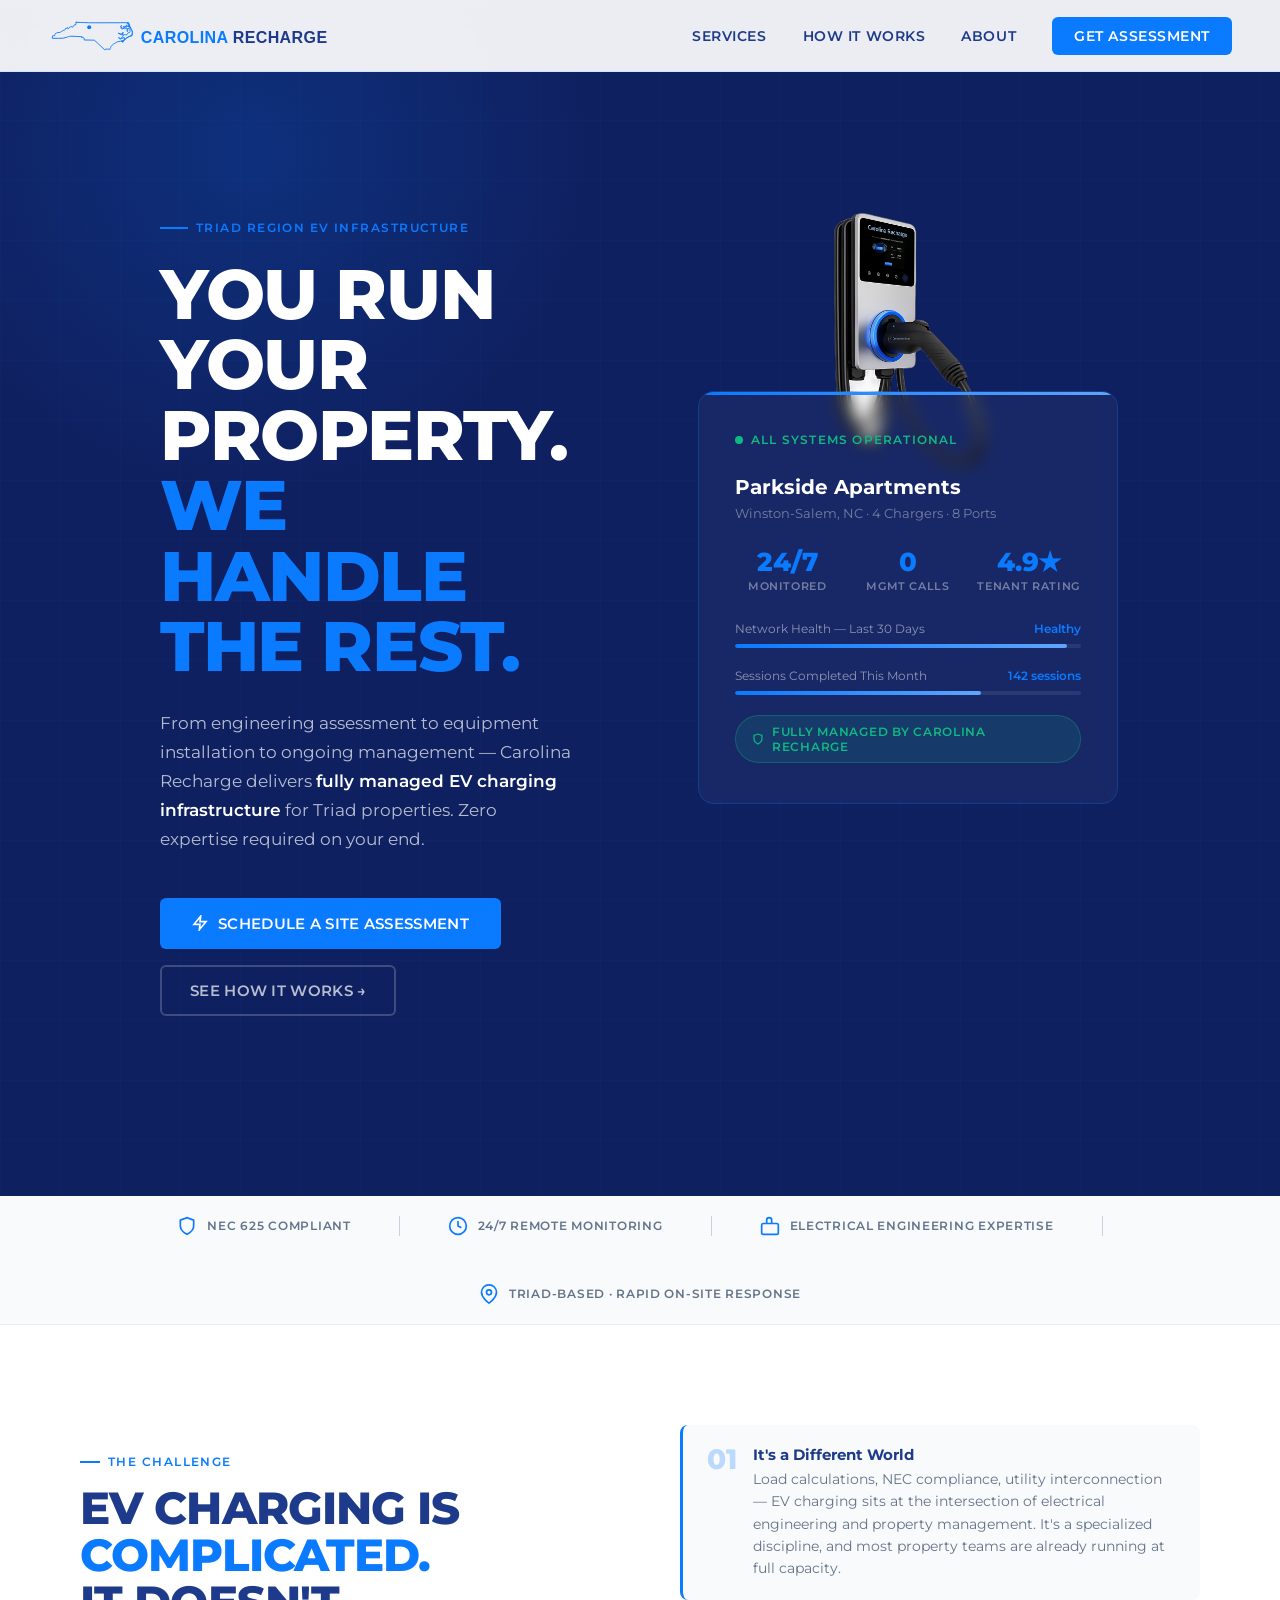
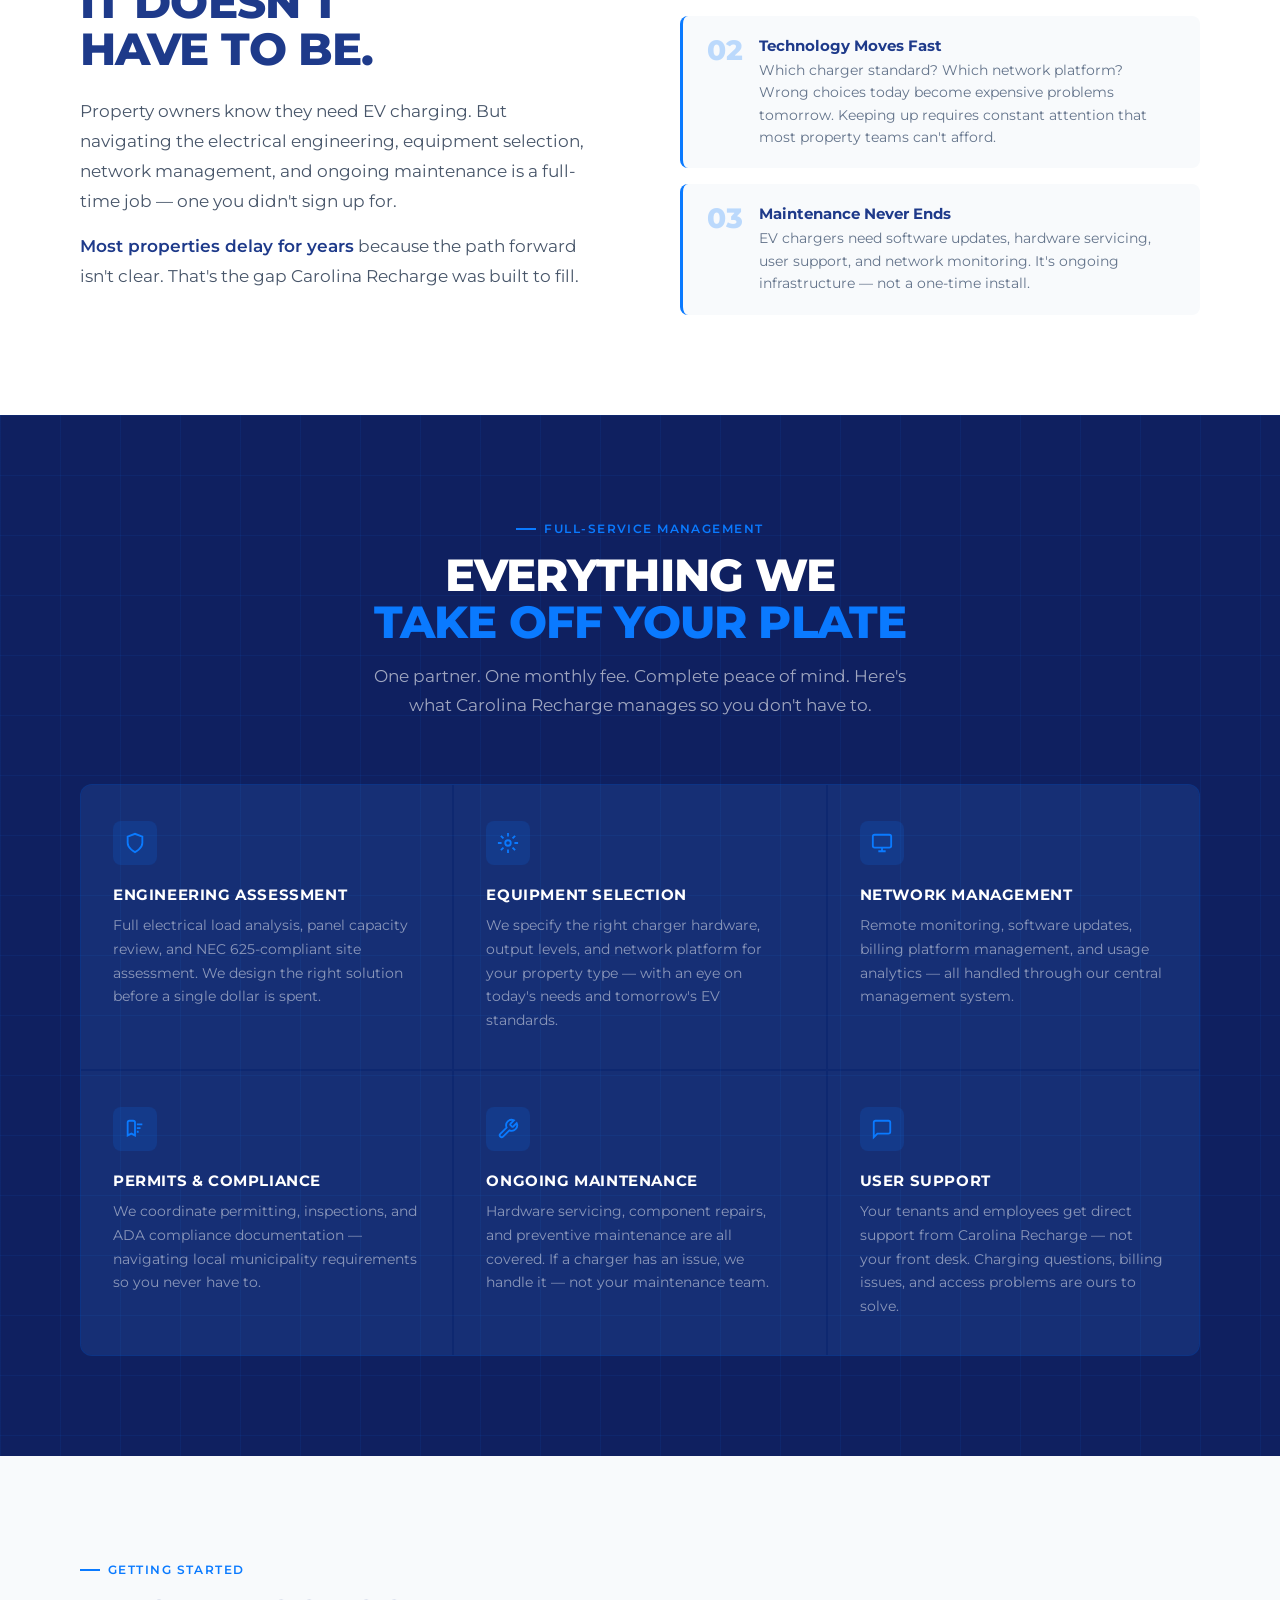
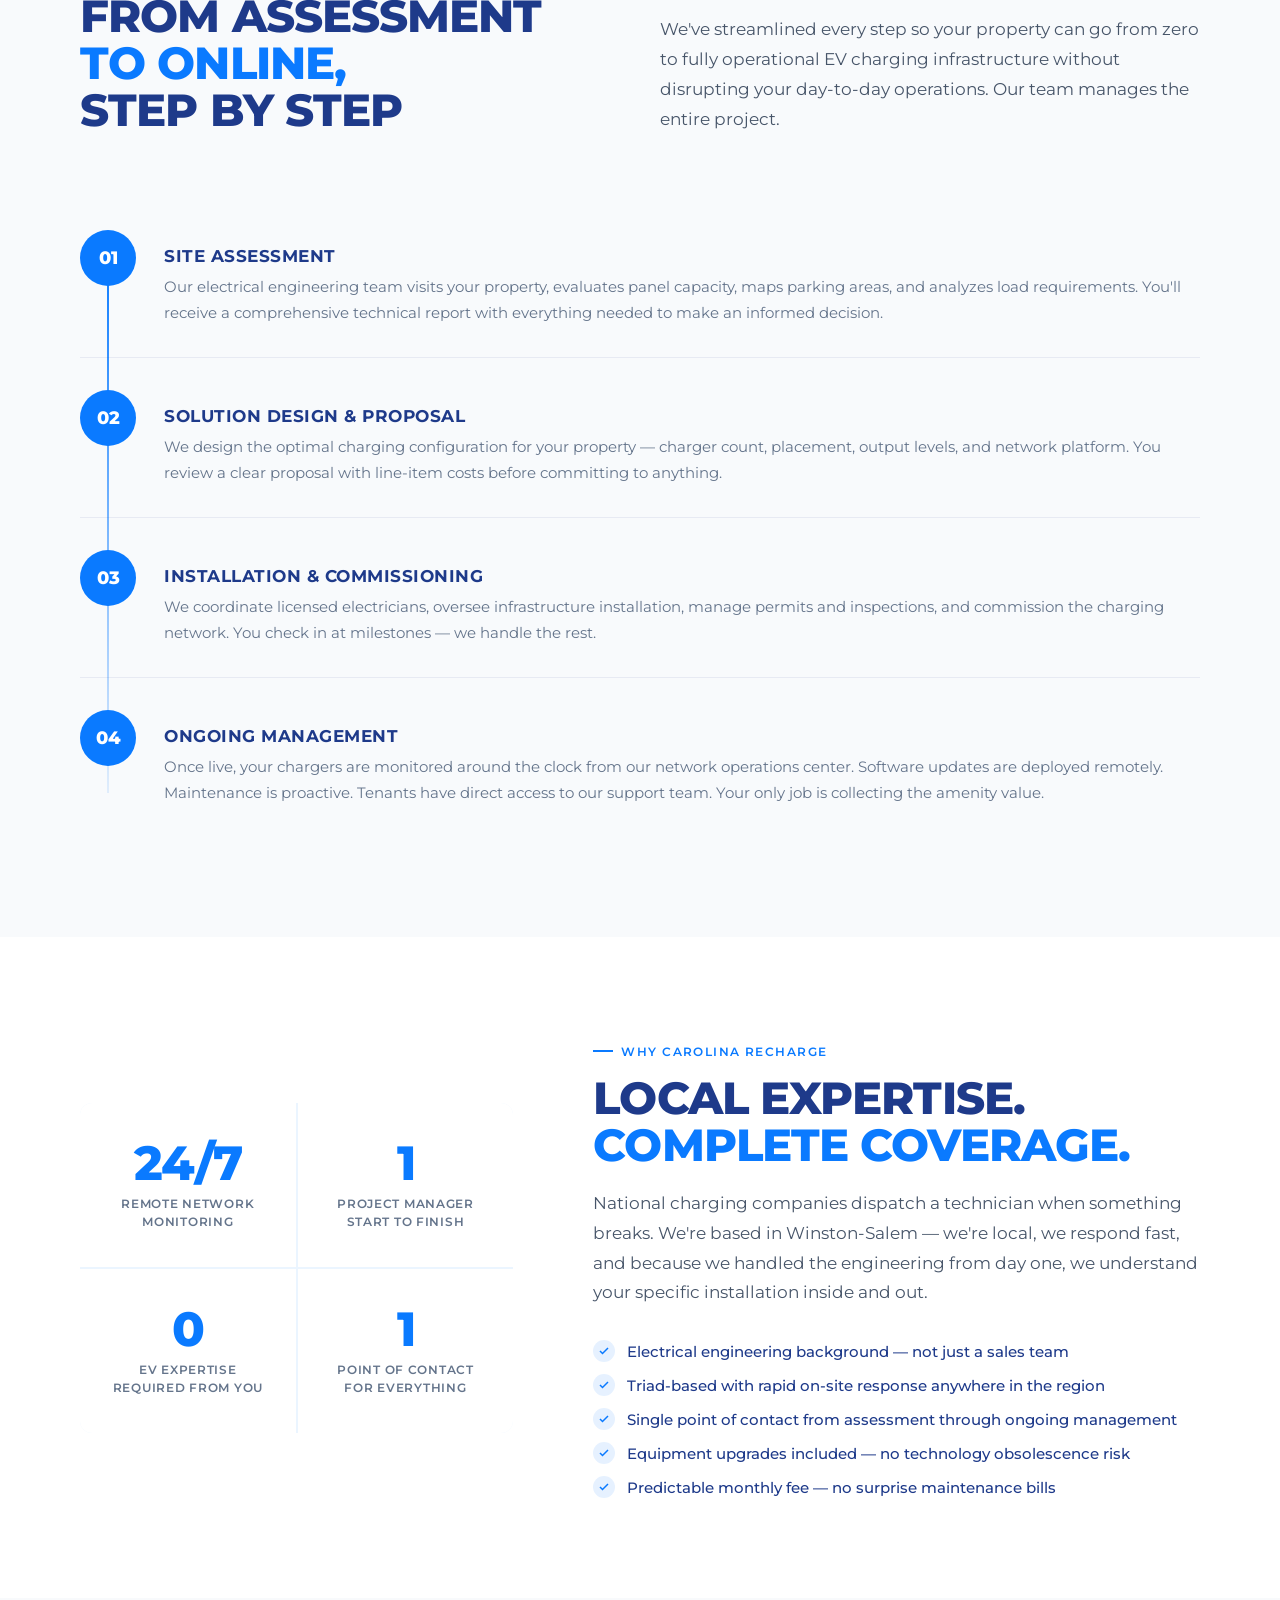
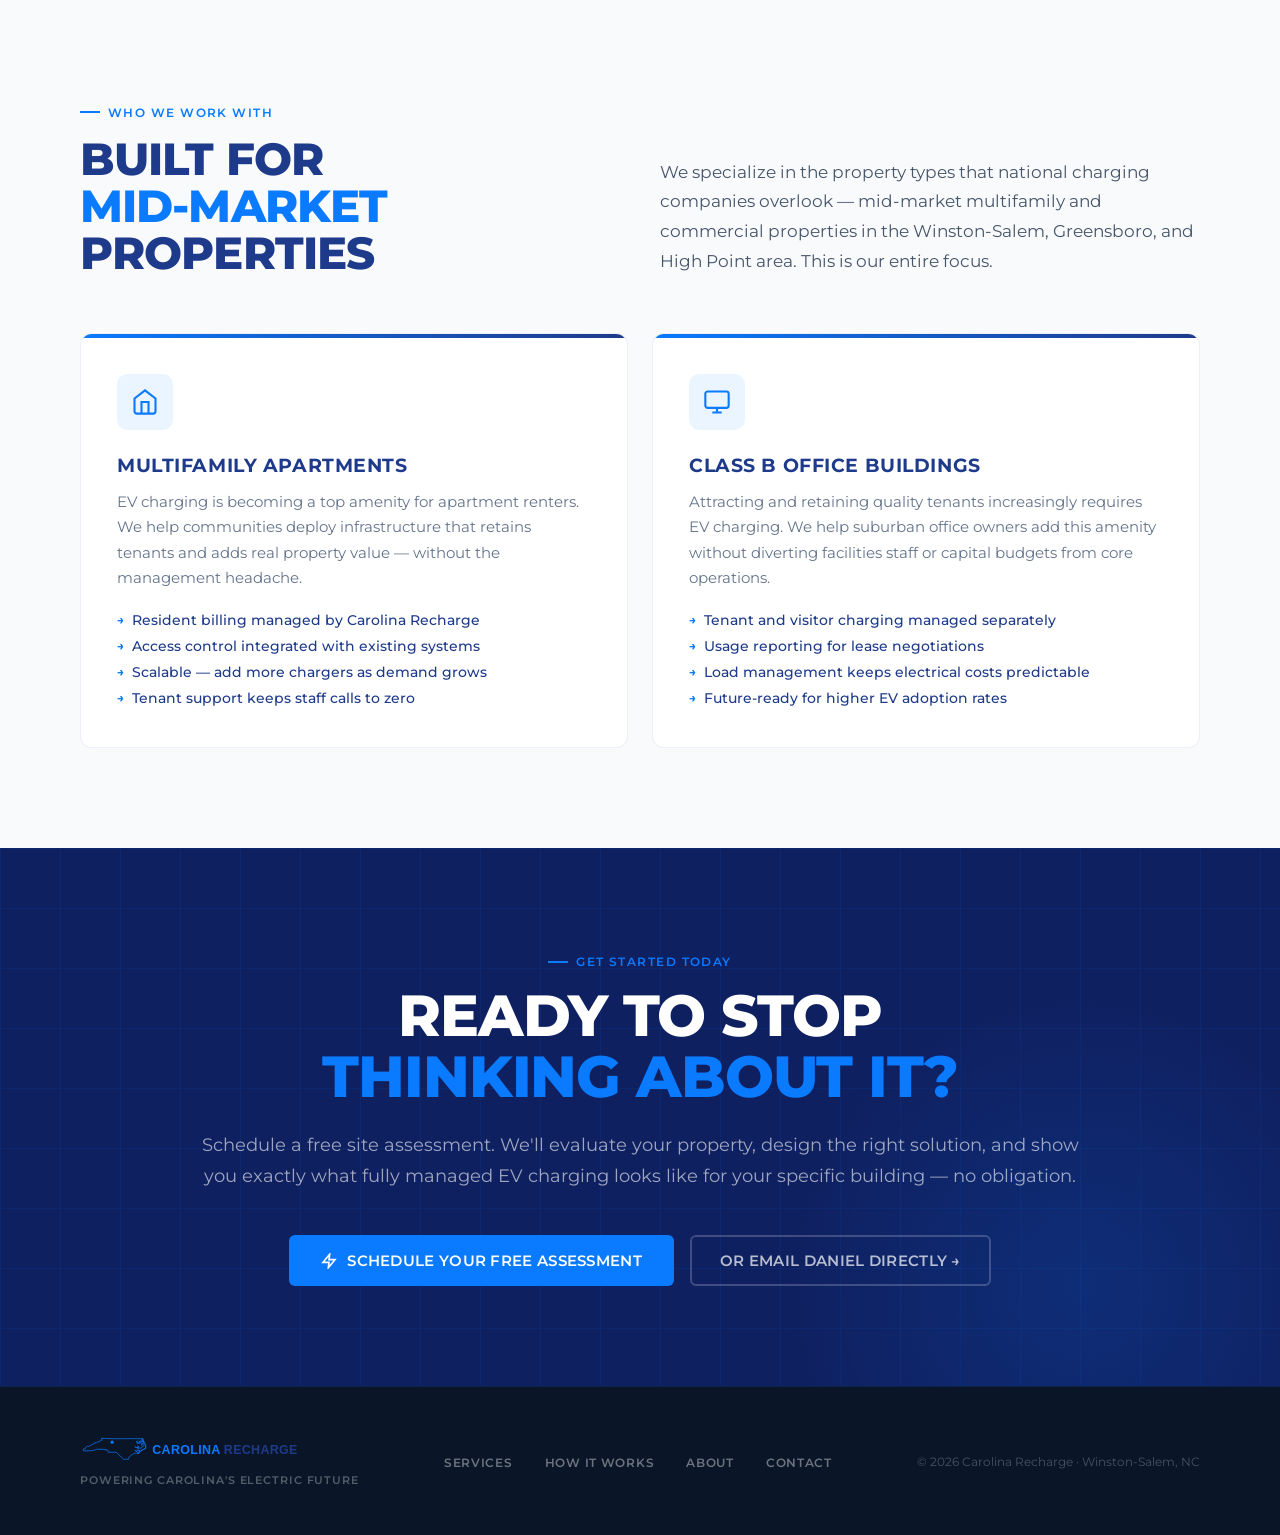
==== index.html @ 9d15b465 "Use transparent PNG charger image with real background removal Replaces the JPEG + mix-blend-mode ha" ====
<!DOCTYPE html>
<html lang="en">
<head>
<meta charset="UTF-8">
<meta name="viewport" content="width=device-width, initial-scale=1.0">
<title>Carolina Recharge — Powering Carolina's Electric Future</title>
<link rel="preconnect" href="https://fonts.googleapis.com">
<link rel="preconnect" href="https://fonts.gstatic.com" crossorigin>
<link href="https://fonts.googleapis.com/css2?family=Montserrat:wght@400;600;700;800&display=swap" rel="stylesheet">
<link rel="stylesheet" href="styles.css">
</head>
<body>

<!-- NAV -->
<nav>
  <a href="#" class="nav-logo">
    <img src="images/logo-horizontal.svg" alt="Carolina Recharge">
  </a>
  <ul class="nav-links">
    <li><a href="#services">Services</a></li>
    <li><a href="#process">How It Works</a></li>
    <li><a href="#about">About</a></li>
    <li><a href="#contact" class="nav-cta">Get Assessment</a></li>
  </ul>
</nav>

<!-- HERO -->
<section class="hero">
  <div class="hero-left">
    <div class="hero-eyebrow">Triad Region EV Infrastructure</div>
    <h1 class="hero-headline">
      You Run<br>Your Property.
      <em>We Handle<br>The Rest.</em>
    </h1>
    <p class="hero-sub">
      From engineering assessment to equipment installation to ongoing management — Carolina Recharge delivers <strong>fully managed EV charging infrastructure</strong> for Triad properties. Zero expertise required on your end.
    </p>
    <div class="hero-actions">
      <a href="#contact" class="btn-primary">
        <svg width="16" height="16" viewBox="0 0 24 24" fill="none" stroke="currentColor" stroke-width="2.5"><path d="M13 2L3 14h9l-1 8 10-12h-9l1-8z"/></svg>
        Schedule a Site Assessment
      </a>
      <a href="#process" class="btn-ghost">See How It Works →</a>
    </div>
  </div>

  <div class="hero-right">
    <div class="hero-visual">

      <img src="images/charger-unit.png" alt="" class="charger-unit-img" aria-hidden="true">

      <div class="charger-card">
        <div class="charger-status">
          <div class="status-dot"></div>
          <span class="status-label">All Systems Operational</span>
        </div>
        <div class="charger-title">Parkside Apartments</div>
        <div class="charger-address">Winston-Salem, NC · 4 Chargers · 8 Ports</div>
        <div class="charger-stats">
          <div class="stat-item">
            <div class="stat-value">24/7</div>
            <div class="stat-label">Monitored</div>
          </div>
          <div class="stat-item">
            <div class="stat-value">0</div>
            <div class="stat-label">Mgmt Calls</div>
          </div>
          <div class="stat-item">
            <div class="stat-value">4.9★</div>
            <div class="stat-label">Tenant Rating</div>
          </div>
        </div>
        <div class="charger-bar-wrap">
          <div class="bar-header">
            <span class="bar-label">Network Health — Last 30 Days</span>
            <span class="bar-val">Healthy</span>
          </div>
          <div class="bar-track"><div class="bar-fill" style="--fill-width: 96%"></div></div>
        </div>
        <div class="charger-bar-wrap">
          <div class="bar-header">
            <span class="bar-label">Sessions Completed This Month</span>
            <span class="bar-val">142 sessions</span>
          </div>
          <div class="bar-track"><div class="bar-fill" style="--fill-width: 71%; animation-delay: 1.5s"></div></div>
        </div>
        <div class="managed-badge">
          <svg width="12" height="12" viewBox="0 0 24 24" fill="none" stroke="currentColor" stroke-width="2.5"><path d="M12 22s8-4 8-10V5l-8-3-8 3v7c0 6 8 10 8 10z"/></svg>
          Fully Managed by Carolina Recharge
        </div>
      </div>

    </div>
  </div>
</section>

<!-- TRUST BAR -->
<div class="trust-bar">
  <div class="trust-item">
    <svg class="trust-icon" viewBox="0 0 24 24" fill="none" stroke="currentColor" stroke-width="2"><path d="M12 22s8-4 8-10V5l-8-3-8 3v7c0 6 8 10 8 10z"/></svg>
    <span class="trust-text">NEC 625 Compliant</span>
  </div>
  <div class="trust-divider"></div>
  <div class="trust-item">
    <svg class="trust-icon" viewBox="0 0 24 24" fill="none" stroke="currentColor" stroke-width="2"><circle cx="12" cy="12" r="10"/><path d="M12 6v6l4 2"/></svg>
    <span class="trust-text">24/7 Remote Monitoring</span>
  </div>
  <div class="trust-divider"></div>
  <div class="trust-item">
    <svg class="trust-icon" viewBox="0 0 24 24" fill="none" stroke="currentColor" stroke-width="2"><path d="M14 9V5a3 3 0 0 0-6 0v4"/><rect x="2" y="9" width="20" height="13" rx="2"/></svg>
    <span class="trust-text">Electrical Engineering Expertise</span>
  </div>
  <div class="trust-divider"></div>
  <div class="trust-item">
    <svg class="trust-icon" viewBox="0 0 24 24" fill="none" stroke="currentColor" stroke-width="2"><path d="M21 10c0 7-9 13-9 13s-9-6-9-13a9 9 0 0 1 18 0z"/><circle cx="12" cy="10" r="3"/></svg>
    <span class="trust-text">Triad-Based · Rapid On-Site Response</span>
  </div>

</div>

<!-- PROBLEM -->
<section class="problem" id="services">
  <div class="problem-inner">
    <div>
      <div class="section-eyebrow reveal">The Challenge</div>
      <h2 class="section-title reveal reveal-delay-1">EV Charging is<br><em>Complicated.</em><br>It Doesn't<br>Have to Be.</h2>
      <div class="problem-body reveal reveal-delay-2">
        <p>Property owners know they need EV charging. But navigating the electrical engineering, equipment selection, network management, and ongoing maintenance is a full-time job — one you didn't sign up for.</p>
        <p><strong>Most properties delay for years</strong> because the path forward isn't clear. That's the gap Carolina Recharge was built to fill.</p>
      </div>
    </div>
    <ul class="pain-list">
      <li class="pain-item reveal reveal-delay-1">
        <div class="pain-num">01</div>
        <div class="pain-content">
          <h4>It's a Different World</h4>
          <p>Load calculations, NEC compliance, utility interconnection — EV charging sits at the intersection of electrical engineering and property management. It's a specialized discipline, and most property teams are already running at full capacity.</p>
        </div>
      </li>
      <li class="pain-item reveal reveal-delay-2">
        <div class="pain-num">02</div>
        <div class="pain-content">
          <h4>Technology Moves Fast</h4>
          <p>Which charger standard? Which network platform? Wrong choices today become expensive problems tomorrow. Keeping up requires constant attention that most property teams can't afford.</p>
        </div>
      </li>
      <li class="pain-item reveal reveal-delay-3">
        <div class="pain-num">03</div>
        <div class="pain-content">
          <h4>Maintenance Never Ends</h4>
          <p>EV chargers need software updates, hardware servicing, user support, and network monitoring. It's ongoing infrastructure — not a one-time install.</p>
        </div>
      </li>
    </ul>
  </div>
</section>

<!-- WHAT WE HANDLE -->
<section class="handled" id="managed">
  <div class="handled-inner">
    <div class="handled-header reveal">
      <div class="section-eyebrow">Full-Service Management</div>
      <h2 class="section-title">Everything We<br><em>Take Off Your Plate</em></h2>
      <p class="handled-subtitle">One partner. One monthly fee. Complete peace of mind. Here's what Carolina Recharge manages so you don't have to.</p>
    </div>
    <div class="handled-grid">
      <div class="handle-card reveal reveal-delay-1">
        <div class="handle-icon">
          <svg width="22" height="22" viewBox="0 0 24 24" fill="none" stroke="currentColor" stroke-width="2"><path d="M12 22s8-4 8-10V5l-8-3-8 3v7c0 6 8 10 8 10z"/></svg>
        </div>
        <div class="handle-title">Engineering Assessment</div>
        <p class="handle-desc">Full electrical load analysis, panel capacity review, and NEC 625-compliant site assessment. We design the right solution before a single dollar is spent.</p>
      </div>
      <div class="handle-card reveal reveal-delay-2">
        <div class="handle-icon">
          <svg width="22" height="22" viewBox="0 0 24 24" fill="none" stroke="currentColor" stroke-width="2"><circle cx="12" cy="12" r="3"/><path d="M12 1v4M12 19v4M4.22 4.22l2.83 2.83M16.95 16.95l2.83 2.83M1 12h4M19 12h4M4.22 19.78l2.83-2.83M16.95 7.05l2.83-2.83"/></svg>
        </div>
        <div class="handle-title">Equipment Selection</div>
        <p class="handle-desc">We specify the right charger hardware, output levels, and network platform for your property type — with an eye on today's needs and tomorrow's EV standards.</p>
      </div>
      <div class="handle-card reveal reveal-delay-3">
        <div class="handle-icon">
          <svg width="22" height="22" viewBox="0 0 24 24" fill="none" stroke="currentColor" stroke-width="2"><rect x="2" y="3" width="20" height="14" rx="2"/><path d="M8 21h8M12 17v4"/></svg>
        </div>
        <div class="handle-title">Network Management</div>
        <p class="handle-desc">Remote monitoring, software updates, billing platform management, and usage analytics — all handled through our central management system.</p>
      </div>
      <div class="handle-card reveal reveal-delay-1">
        <div class="handle-icon">
          <svg width="22" height="22" viewBox="0 0 24 24" fill="none" stroke="currentColor" stroke-width="2"><path d="M14 7h6m-6 4h4m-4 4h2M10 3H6a2 2 0 0 0-2 2v14l4-2 4 2V5a2 2 0 0 0-2-2z"/></svg>
        </div>
        <div class="handle-title">Permits &amp; Compliance</div>
        <p class="handle-desc">We coordinate permitting, inspections, and ADA compliance documentation — navigating local municipality requirements so you never have to.</p>
      </div>
      <div class="handle-card reveal reveal-delay-2">
        <div class="handle-icon">
          <svg width="22" height="22" viewBox="0 0 24 24" fill="none" stroke="currentColor" stroke-width="2"><path d="M14.7 6.3a1 1 0 0 0 0 1.4l1.6 1.6a1 1 0 0 0 1.4 0l3.77-3.77a6 6 0 0 1-7.94 7.94l-6.91 6.91a2.12 2.12 0 0 1-3-3l6.91-6.91a6 6 0 0 1 7.94-7.94l-3.76 3.76z"/></svg>
        </div>
        <div class="handle-title">Ongoing Maintenance</div>
        <p class="handle-desc">Hardware servicing, component repairs, and preventive maintenance are all covered. If a charger has an issue, we handle it — not your maintenance team.</p>
      </div>
      <div class="handle-card reveal reveal-delay-3">
        <div class="handle-icon">
          <svg width="22" height="22" viewBox="0 0 24 24" fill="none" stroke="currentColor" stroke-width="2"><path d="M21 15a2 2 0 0 1-2 2H7l-4 4V5a2 2 0 0 1 2-2h14a2 2 0 0 1 2 2z"/></svg>
        </div>
        <div class="handle-title">User Support</div>
        <p class="handle-desc">Your tenants and employees get direct support from Carolina Recharge — not your front desk. Charging questions, billing issues, and access problems are ours to solve.</p>
      </div>
    </div>
  </div>
</section>

<!-- PROCESS -->
<section class="process" id="process">
  <div class="process-inner">
    <div class="process-header">
      <div>
        <div class="section-eyebrow reveal">Getting Started</div>
        <h2 class="section-title reveal reveal-delay-1">From Assessment<br><em>to Online,</em><br>Step by Step</h2>
      </div>
      <p class="process-desc reveal reveal-delay-2">
        We've streamlined every step so your property can go from zero to fully operational EV charging infrastructure without disrupting your day-to-day operations. Our team manages the entire project.
      </p>
    </div>
    <div class="steps">
      <div class="step reveal">
        <div class="step-num">01</div>
        <div class="step-content">
          <h3>Site Assessment</h3>
          <p>Our electrical engineering team visits your property, evaluates panel capacity, maps parking areas, and analyzes load requirements. You'll receive a comprehensive technical report with everything needed to make an informed decision.</p>
        </div>
      </div>
      <div class="step reveal reveal-delay-1">
        <div class="step-num">02</div>
        <div class="step-content">
          <h3>Solution Design &amp; Proposal</h3>
          <p>We design the optimal charging configuration for your property — charger count, placement, output levels, and network platform. You review a clear proposal with line-item costs before committing to anything.</p>
        </div>
      </div>
      <div class="step reveal reveal-delay-2">
        <div class="step-num">03</div>
        <div class="step-content">
          <h3>Installation &amp; Commissioning</h3>
          <p>We coordinate licensed electricians, oversee infrastructure installation, manage permits and inspections, and commission the charging network. You check in at milestones — we handle the rest.</p>
        </div>
      </div>
      <div class="step reveal reveal-delay-3">
        <div class="step-num">04</div>
        <div class="step-content">
          <h3>Ongoing Management</h3>
          <p>Once live, your chargers are monitored around the clock from our network operations center. Software updates are deployed remotely. Maintenance is proactive. Tenants have direct access to our support team. Your only job is collecting the amenity value.</p>
        </div>
      </div>
    </div>
  </div>
</section>

<!-- PROOF -->
<section class="proof">
  <div class="proof-inner">
    <div class="proof-stats reveal">
      <div class="proof-stat">
        <div class="proof-stat-val">24/7</div>
        <div class="proof-stat-label">Remote Network<br>Monitoring</div>
      </div>
      <div class="proof-stat">
        <div class="proof-stat-val">1</div>
        <div class="proof-stat-label">Project Manager<br>Start to Finish</div>
      </div>
      <div class="proof-stat">
        <div class="proof-stat-val">0</div>
        <div class="proof-stat-label">EV Expertise<br>Required From You</div>
      </div>
      <div class="proof-stat">
        <div class="proof-stat-val">1</div>
        <div class="proof-stat-label">Point of Contact<br>for Everything</div>
      </div>
    </div>
    <div class="proof-content">
      <div class="section-eyebrow reveal">Why Carolina Recharge</div>
      <h2 class="section-title reveal reveal-delay-1">Local Expertise.<br><em>Complete Coverage.</em></h2>
      <p class="proof-body reveal reveal-delay-2">
        National charging companies dispatch a technician when something breaks. We're based in Winston-Salem — we're local, we respond fast, and because we handled the engineering from day one, we understand your specific installation inside and out.
      </p>
      <ul class="proof-items reveal reveal-delay-3">
        <li class="proof-item">
          <div class="check"><svg width="12" height="12" viewBox="0 0 24 24" fill="none" stroke="currentColor" stroke-width="3"><polyline points="20 6 9 17 4 12"/></svg></div>
          Electrical engineering background — not just a sales team
        </li>
        <li class="proof-item">
          <div class="check"><svg width="12" height="12" viewBox="0 0 24 24" fill="none" stroke="currentColor" stroke-width="3"><polyline points="20 6 9 17 4 12"/></svg></div>
          Triad-based with rapid on-site response anywhere in the region
        </li>
        <li class="proof-item">
          <div class="check"><svg width="12" height="12" viewBox="0 0 24 24" fill="none" stroke="currentColor" stroke-width="3"><polyline points="20 6 9 17 4 12"/></svg></div>
          Single point of contact from assessment through ongoing management
        </li>
        <li class="proof-item">
          <div class="check"><svg width="12" height="12" viewBox="0 0 24 24" fill="none" stroke="currentColor" stroke-width="3"><polyline points="20 6 9 17 4 12"/></svg></div>
          Equipment upgrades included — no technology obsolescence risk
        </li>
        <li class="proof-item">
          <div class="check"><svg width="12" height="12" viewBox="0 0 24 24" fill="none" stroke="currentColor" stroke-width="3"><polyline points="20 6 9 17 4 12"/></svg></div>
          Predictable monthly fee — no surprise maintenance bills
        </li>
      </ul>
    </div>
  </div>
</section>

<!-- WHO WE SERVE -->
<section class="who" id="about">
  <div class="who-inner">
    <div class="who-header">
      <div>
        <div class="section-eyebrow reveal">Who We Work With</div>
        <h2 class="section-title reveal reveal-delay-1">Built for<br><em>Mid-Market</em><br>Properties</h2>
      </div>
      <p class="process-desc reveal reveal-delay-2">
        We specialize in the property types that national charging companies overlook — mid-market multifamily and commercial properties in the Winston-Salem, Greensboro, and High Point area. This is our entire focus.
      </p>
    </div>
    <div class="who-cards">
      <div class="who-card reveal">
        <div class="who-icon">
          <svg width="28" height="28" viewBox="0 0 24 24" fill="none" stroke="currentColor" stroke-width="1.8"><path d="M3 9l9-7 9 7v11a2 2 0 0 1-2 2H5a2 2 0 0 1-2-2z"/><polyline points="9 22 9 12 15 12 15 22"/></svg>
        </div>
        <h3>Multifamily Apartments</h3>
        <p>EV charging is becoming a top amenity for apartment renters. We help communities deploy infrastructure that retains tenants and adds real property value — without the management headache.</p>
        <ul class="who-features">
          <li>Resident billing managed by Carolina Recharge</li>
          <li>Access control integrated with existing systems</li>
          <li>Scalable — add more chargers as demand grows</li>
          <li>Tenant support keeps staff calls to zero</li>
        </ul>
      </div>
      <div class="who-card reveal reveal-delay-1">
        <div class="who-icon">
          <svg width="28" height="28" viewBox="0 0 24 24" fill="none" stroke="currentColor" stroke-width="1.8"><rect x="2" y="3" width="20" height="14" rx="2"/><path d="M8 21h8M12 17v4"/></svg>
        </div>
        <h3>Class B Office Buildings</h3>
        <p>Attracting and retaining quality tenants increasingly requires EV charging. We help suburban office owners add this amenity without diverting facilities staff or capital budgets from core operations.</p>
        <ul class="who-features">
          <li>Tenant and visitor charging managed separately</li>
          <li>Usage reporting for lease negotiations</li>
          <li>Load management keeps electrical costs predictable</li>
          <li>Future-ready for higher EV adoption rates</li>
        </ul>
      </div>
    </div>
  </div>
</section>

<!-- CTA -->
<section class="cta-section" id="contact">
  <div class="cta-inner">
    <div class="section-eyebrow reveal">Get Started Today</div>
    <h2 class="cta-title reveal reveal-delay-1">
      Ready to Stop<br><em>Thinking About It?</em>
    </h2>
    <p class="cta-sub reveal reveal-delay-2">
      Schedule a free site assessment. We'll evaluate your property, design the right solution, and show you exactly what fully managed EV charging looks like for your specific building — no obligation.
    </p>
    <div class="cta-actions reveal reveal-delay-3">
      <a href="mailto:daniel.black@carolinarecharge.com" class="btn-primary">
        <svg width="16" height="16" viewBox="0 0 24 24" fill="none" stroke="currentColor" stroke-width="2.5"><path d="M13 2L3 14h9l-1 8 10-12h-9l1-8z"/></svg>
        Schedule Your Free Assessment
      </a>
      <a href="mailto:daniel.black@carolinarecharge.com" class="btn-ghost">Or Email Daniel Directly →</a>
    </div>
  </div>
</section>

<!-- FOOTER -->
<footer>
  <div class="footer-logo">
    <img src="images/logo-horizontal.svg" alt="Carolina Recharge">
    <div class="footer-tagline">Powering Carolina's Electric Future</div>
  </div>
  <ul class="footer-links">
    <li><a href="#services">Services</a></li>
    <li><a href="#process">How It Works</a></li>
    <li><a href="#about">About</a></li>
    <li><a href="#contact">Contact</a></li>
  </ul>
  <div class="footer-copy">© 2026 Carolina Recharge · Winston-Salem, NC</div>
</footer>

<script>
  const reveals = document.querySelectorAll('.reveal');
  const observer = new IntersectionObserver((entries) => {
    entries.forEach(e => { if (e.isIntersecting) e.target.classList.add('visible'); });
  }, { threshold: 0.12 });
  reveals.forEach(el => observer.observe(el));

  const nav = document.querySelector('nav');
  window.addEventListener('scroll', () => {
    nav.style.boxShadow = window.scrollY > 40 ? '0 4px 24px rgba(0,0,0,0.08)' : 'none';
  });
</script>
</body>
</html>
---- styles.css ----
:root {
  --color-electric-blue: #0A7AFF;
  --color-deep-navy:     #1E3A8A;
  --color-white:         #FFFFFF;
  --color-cloud-white:   #F8FAFC;
  --color-slate-gray:    #64748B;
  --color-energy-green:  #10B981;
  --color-charge-orange: #F59E0B;
  --navy-dark:           #0F2060;
  --grid-line:           rgba(10, 122, 255, 0.08);
}

* { margin: 0; padding: 0; box-sizing: border-box; }
html { scroll-behavior: smooth; }
body {
  font-family: 'Montserrat', Inter, Arial, sans-serif;
  background: var(--color-white);
  color: var(--color-deep-navy);
  overflow-x: hidden;
}

/* ── NAV ── */
nav {
  position: fixed;
  top: 0; left: 0; right: 0;
  z-index: 100;
  padding: 0 48px;
  height: 72px;
  display: flex;
  align-items: center;
  justify-content: space-between;
  background: rgba(255,255,255,0.92);
  backdrop-filter: blur(12px);
  border-bottom: 1px solid rgba(10,122,255,0.1);
  transition: box-shadow 0.3s;
}
.nav-logo { display: flex; align-items: center; text-decoration: none; }
.nav-logo img { height: 36px; width: auto; }
.nav-links { display: flex; align-items: center; gap: 36px; list-style: none; }
.nav-links a {
  font-family: 'Montserrat', sans-serif;
  font-weight: 600;
  font-size: 14px;
  letter-spacing: 0.04em;
  text-transform: uppercase;
  color: var(--color-deep-navy);
  text-decoration: none;
  transition: color 0.2s;
}
.nav-links a:hover { color: var(--color-electric-blue); }
.nav-cta {
  background: var(--color-electric-blue) !important;
  color: var(--color-white) !important;
  padding: 10px 22px;
  border-radius: 6px;
}
.nav-cta:hover { background: var(--color-deep-navy) !important; color: var(--color-white) !important; }

/* ── HERO ── */
.hero {
  min-height: 100vh;
  background: var(--navy-dark);
  display: grid;
  grid-template-columns: 1fr 1fr;
  position: relative;
  overflow: hidden;
}
.hero::before {
  content: '';
  position: absolute; inset: 0;
  background-image:
    linear-gradient(var(--grid-line) 1px, transparent 1px),
    linear-gradient(90deg, var(--grid-line) 1px, transparent 1px);
  background-size: 60px 60px;
  opacity: 0.6;
}
.hero::after {
  content: '';
  position: absolute;
  top: -200px; left: -100px;
  width: 700px; height: 700px;
  background: radial-gradient(circle, rgba(10,122,255,0.18) 0%, transparent 70%);
  pointer-events: none;
}
.hero-left {
  display: flex;
  flex-direction: column;
  justify-content: center;
  padding: 120px 64px 80px 80px;
  position: relative;
  z-index: 2;
}
.hero-eyebrow {
  display: inline-flex;
  align-items: center;
  gap: 8px;
  font-size: 12px;
  font-weight: 600;
  letter-spacing: 0.12em;
  text-transform: uppercase;
  color: var(--color-electric-blue);
  margin-bottom: 24px;
  opacity: 0;
  animation: fadeUp 0.6s ease forwards 0.2s;
}
.hero-eyebrow::before {
  content: '';
  display: block;
  width: 28px; height: 2px;
  background: var(--color-electric-blue);
}
.hero-headline {
  font-family: 'Montserrat', sans-serif;
  font-weight: 800;
  font-size: clamp(44px, 5.5vw, 80px);
  line-height: 1.0;
  color: var(--color-white);
  text-transform: uppercase;
  letter-spacing: -0.02em;
  margin-bottom: 28px;
  opacity: 0;
  animation: fadeUp 0.7s ease forwards 0.35s;
}
.hero-headline em { font-style: normal; color: var(--color-electric-blue); display: block; }
.hero-sub {
  font-size: 17px;
  font-weight: 400;
  line-height: 1.7;
  color: rgba(255,255,255,0.7);
  max-width: 440px;
  margin-bottom: 44px;
  opacity: 0;
  animation: fadeUp 0.7s ease forwards 0.5s;
}
.hero-sub strong { color: var(--color-white); font-weight: 600; }
.hero-actions {
  display: flex;
  gap: 16px;
  flex-wrap: wrap;
  opacity: 0;
  animation: fadeUp 0.7s ease forwards 0.65s;
}
.btn-primary {
  display: inline-flex;
  align-items: center;
  gap: 10px;
  background: var(--color-electric-blue);
  color: var(--color-white);
  padding: 16px 32px;
  font-family: 'Montserrat', sans-serif;
  font-weight: 600;
  font-size: 15px;
  letter-spacing: 0.02em;
  text-transform: uppercase;
  text-decoration: none;
  border-radius: 6px;
  border: none;
  cursor: pointer;
  transition: all 0.2s;
}
.btn-primary:hover {
  background: var(--color-deep-navy);
  transform: translateY(-2px);
  box-shadow: 0 8px 32px rgba(10,122,255,0.35);
}
.btn-ghost {
  display: inline-flex;
  align-items: center;
  gap: 10px;
  background: transparent;
  color: rgba(255,255,255,0.7);
  padding: 14px 28px;
  font-family: 'Montserrat', sans-serif;
  font-weight: 600;
  font-size: 15px;
  letter-spacing: 0.02em;
  text-transform: uppercase;
  text-decoration: none;
  border: 2px solid rgba(255,255,255,0.2);
  border-radius: 6px;
  transition: all 0.2s;
}
.btn-ghost:hover { border-color: rgba(255,255,255,0.5); color: var(--color-white); }

/* Hero right panel */
.hero-right {
  position: relative;
  z-index: 2;
  display: flex;
  align-items: center;
  justify-content: center;
  padding: 80px 48px 80px 24px;
  overflow: visible;
}
.hero-visual {
  position: relative;
  width: 100%;
  max-width: 420px;
  opacity: 0;
  animation: fadeIn 1s ease forwards 0.8s;
  overflow: visible;
}
.charger-unit-img {
  position: absolute;
  top: -180px;
  left: 50%;
  transform: translateX(-50%);
  width: 260px;
  z-index: 0;
  pointer-events: none;
  opacity: 0;
  animation: fadeIn 1s ease forwards 1.4s;
}
.charger-card {
  background: rgba(255,255,255,0.04);
  border: 1px solid rgba(10,122,255,0.25);
  border-radius: 16px;
  padding: 40px 36px;
  backdrop-filter: blur(8px);
  position: relative;
  z-index: 1;
  overflow: hidden;
}
.charger-card::before {
  content: '';
  position: absolute;
  top: 0; left: 0; right: 0;
  height: 3px;
  background: linear-gradient(90deg, var(--color-electric-blue), #60a5fa);
}
.charger-status { display: flex; align-items: center; gap: 8px; margin-bottom: 28px; }
.status-dot {
  width: 8px; height: 8px;
  background: var(--color-energy-green);
  border-radius: 50%;
  animation: pulse 2s ease infinite;
}
.status-label {
  font-size: 12px; font-weight: 600;
  letter-spacing: 0.1em; text-transform: uppercase;
  color: var(--color-energy-green);
}
.charger-title { font-weight: 700; font-size: 20px; color: var(--color-white); margin-bottom: 6px; }
.charger-address { font-size: 13px; color: rgba(255,255,255,0.4); margin-bottom: 28px; }
.charger-stats { display: grid; grid-template-columns: 1fr 1fr 1fr; gap: 16px; margin-bottom: 28px; }
.stat-item { text-align: center; }
.stat-value {
  font-size: 26px; font-weight: 800;
  color: var(--color-electric-blue);
  line-height: 1; margin-bottom: 4px; letter-spacing: -0.02em;
}
.stat-label { font-size: 11px; color: rgba(255,255,255,0.4); text-transform: uppercase; letter-spacing: 0.06em; font-weight: 600; }
.charger-bar-wrap { margin-bottom: 20px; }
.bar-header { display: flex; justify-content: space-between; margin-bottom: 8px; }
.bar-label { font-size: 12px; color: rgba(255,255,255,0.5); font-weight: 400; }
.bar-val { font-size: 12px; color: var(--color-electric-blue); font-weight: 600; }
.bar-track { height: 4px; background: rgba(255,255,255,0.08); border-radius: 2px; overflow: hidden; }
.bar-fill {
  height: 100%;
  background: linear-gradient(90deg, var(--color-electric-blue), #60a5fa);
  border-radius: 2px;
  animation: fillBar 2s ease forwards 1.2s;
  width: 0;
}
.managed-badge {
  display: inline-flex;
  align-items: center;
  gap: 8px;
  background: rgba(16,185,129,0.12);
  border: 1px solid rgba(16,185,129,0.3);
  border-radius: 100px;
  padding: 8px 16px;
  font-size: 12px; font-weight: 600;
  color: var(--color-energy-green);
  letter-spacing: 0.06em; text-transform: uppercase;
}

/* ── TRUST BAR ── */
.trust-bar {
  background: var(--color-cloud-white);
  border-bottom: 1px solid rgba(30,58,138,0.08);
  padding: 20px 80px;
  display: flex;
  align-items: center;
  justify-content: center;
  gap: 48px;
  flex-wrap: wrap;
}
.trust-item { display: flex; align-items: center; gap: 10px; white-space: nowrap; flex-shrink: 0; }
.trust-icon { width: 20px; height: 20px; color: var(--color-electric-blue); }
.trust-text { font-size: 12px; font-weight: 600; letter-spacing: 0.06em; text-transform: uppercase; color: var(--color-slate-gray); }
.trust-divider { width: 1px; height: 20px; background: rgba(100,116,139,0.3); flex-shrink: 0; }

/* ── SECTIONS SHARED ── */
section { padding: 100px 80px; }
.section-eyebrow {
  display: inline-flex;
  align-items: center;
  gap: 8px;
  font-size: 12px; font-weight: 600;
  letter-spacing: 0.12em; text-transform: uppercase;
  color: var(--color-electric-blue);
  margin-bottom: 16px;
}
.section-eyebrow::before { content: ''; display: block; width: 20px; height: 2px; background: var(--color-electric-blue); }
.section-title {
  font-family: 'Montserrat', sans-serif;
  font-weight: 800;
  font-size: clamp(32px, 3.5vw, 52px);
  line-height: 1.05;
  text-transform: uppercase;
  color: var(--color-deep-navy);
  letter-spacing: -0.02em;
}
.section-title em { font-style: normal; color: var(--color-electric-blue); }

/* ── PROBLEM ── */
.problem { background: var(--color-white); }
.problem-inner {
  max-width: 1200px; margin: 0 auto;
  display: grid; grid-template-columns: 1fr 1fr;
  gap: 80px; align-items: center;
}
.problem-body { font-size: 17px; font-weight: 400; line-height: 1.75; color: #475569; margin-top: 24px; }
.problem-body p + p { margin-top: 16px; }
.problem-body strong { color: var(--color-deep-navy); font-weight: 600; }
.pain-list { list-style: none; display: flex; flex-direction: column; gap: 16px; }
.pain-item {
  display: flex; gap: 16px; align-items: flex-start;
  padding: 20px 24px;
  background: var(--color-cloud-white);
  border-radius: 8px;
  border-left: 3px solid var(--color-electric-blue);
}
.pain-num { font-size: 28px; font-weight: 800; color: var(--color-electric-blue); opacity: 0.25; line-height: 1; flex-shrink: 0; }
.pain-content h4 { font-size: 15px; font-weight: 700; color: var(--color-deep-navy); margin-bottom: 4px; }
.pain-content p { font-size: 14px; color: var(--color-slate-gray); line-height: 1.6; font-weight: 400; }

/* ── HANDLED ── */
.handled { background: var(--navy-dark); position: relative; overflow: hidden; }
.handled::before {
  content: ''; position: absolute; inset: 0;
  background-image:
    linear-gradient(var(--grid-line) 1px, transparent 1px),
    linear-gradient(90deg, var(--grid-line) 1px, transparent 1px);
  background-size: 60px 60px;
}
.handled-inner { max-width: 1200px; margin: 0 auto; position: relative; z-index: 2; }
.handled-header { text-align: center; margin-bottom: 64px; }
.handled-header .section-title { color: var(--color-white); }
.handled-header .section-eyebrow { justify-content: center; }
.handled-subtitle {
  margin-top: 16px; font-size: 17px; font-weight: 400;
  color: rgba(255,255,255,0.6);
  max-width: 560px; margin-left: auto; margin-right: auto; line-height: 1.7;
}
.handled-grid {
  display: grid; grid-template-columns: repeat(3, 1fr);
  gap: 2px;
  background: rgba(10,122,255,0.1);
  border: 1px solid rgba(10,122,255,0.15);
  border-radius: 12px; overflow: hidden;
}
.handle-card {
  background: rgba(255,255,255,0.03);
  padding: 36px 32px;
  transition: background 0.25s;
  position: relative; overflow: hidden;
}
.handle-card::after {
  content: ''; position: absolute; bottom: 0; left: 0; right: 0;
  height: 2px;
  background: linear-gradient(90deg, var(--color-electric-blue), transparent);
  opacity: 0; transition: opacity 0.25s;
}
.handle-card:hover { background: rgba(10,122,255,0.08); }
.handle-card:hover::after { opacity: 1; }
.handle-icon {
  width: 44px; height: 44px;
  background: rgba(10,122,255,0.15);
  border-radius: 8px;
  display: flex; align-items: center; justify-content: center;
  margin-bottom: 20px; color: var(--color-electric-blue);
}
.handle-title { font-size: 15px; font-weight: 700; color: var(--color-white); text-transform: uppercase; letter-spacing: 0.04em; margin-bottom: 10px; }
.handle-desc { font-size: 14px; font-weight: 400; line-height: 1.7; color: rgba(255,255,255,0.5); }

/* ── PROCESS ── */
.process { background: var(--color-cloud-white); }
.process-inner { max-width: 1200px; margin: 0 auto; }
.process-header { margin-bottom: 64px; display: grid; grid-template-columns: 1fr 1fr; gap: 40px; align-items: end; }
.process-desc { font-size: 17px; font-weight: 400; line-height: 1.75; color: #475569; }
.steps { display: flex; flex-direction: column; position: relative; }
.steps::before {
  content: ''; position: absolute;
  left: 27px; top: 44px; bottom: 44px;
  width: 2px;
  background: linear-gradient(180deg, var(--color-electric-blue) 0%, rgba(10,122,255,0.1) 100%);
}
.step {
  display: grid; grid-template-columns: 56px 1fr;
  gap: 28px; align-items: flex-start;
  padding: 32px 0;
  border-bottom: 1px solid rgba(30,58,138,0.08);
  position: relative;
}
.step:last-child { border-bottom: none; }
.step-num {
  width: 56px; height: 56px;
  background: var(--color-electric-blue);
  border-radius: 50%;
  display: flex; align-items: center; justify-content: center;
  font-size: 18px; font-weight: 800;
  color: var(--color-white);
  flex-shrink: 0; position: relative; z-index: 1;
}
.step-content h3 {
  font-size: 17px; font-weight: 700;
  text-transform: uppercase;
  color: var(--color-deep-navy);
  letter-spacing: 0.03em; margin-bottom: 8px; margin-top: 16px;
}
.step-content p { font-size: 15px; font-weight: 400; line-height: 1.7; color: var(--color-slate-gray); }

/* ── PROOF ── */
.proof { background: var(--color-white); }
.proof-inner {
  max-width: 1200px; margin: 0 auto;
  display: grid; grid-template-columns: 1fr 1.4fr;
  gap: 80px; align-items: center;
}
.proof-stats {
  display: grid; grid-template-columns: 1fr 1fr;
  gap: 2px;
  background: rgba(10,122,255,0.08);
  border-radius: 12px; overflow: hidden;
}
.proof-stat { background: var(--color-white); padding: 36px 28px; text-align: center; }
.proof-stat-val { font-size: 48px; font-weight: 800; color: var(--color-electric-blue); line-height: 1; margin-bottom: 8px; letter-spacing: -0.03em; }
.proof-stat-label { font-size: 12px; font-weight: 600; color: var(--color-slate-gray); text-transform: uppercase; letter-spacing: 0.06em; line-height: 1.5; }
.proof-content .section-title { margin-bottom: 20px; }
.proof-body { font-size: 17px; font-weight: 400; color: #475569; line-height: 1.75; margin-bottom: 32px; }
.proof-items { display: flex; flex-direction: column; gap: 12px; }
.proof-item { display: flex; align-items: center; gap: 12px; font-size: 15px; color: var(--color-deep-navy); font-weight: 500; }
.check {
  width: 22px; height: 22px;
  background: rgba(10,122,255,0.1);
  border-radius: 50%;
  display: flex; align-items: center; justify-content: center;
  flex-shrink: 0; color: var(--color-electric-blue);
}

/* ── WHO WE SERVE ── */
.who { background: var(--color-cloud-white); }
.who-inner { max-width: 1200px; margin: 0 auto; }
.who-header { display: grid; grid-template-columns: 1fr 1fr; gap: 40px; align-items: end; margin-bottom: 56px; }
.who-cards { display: grid; grid-template-columns: 1fr 1fr; gap: 24px; }
.who-card {
  background: var(--color-white);
  border-radius: 12px; padding: 40px 36px;
  border: 1px solid rgba(30,58,138,0.08);
  position: relative; overflow: hidden;
  transition: box-shadow 0.25s, transform 0.25s;
}
.who-card:hover { box-shadow: 0 12px 48px rgba(10,122,255,0.1); transform: translateY(-4px); }
.who-card::before {
  content: ''; position: absolute; top: 0; left: 0; right: 0;
  height: 4px;
  background: linear-gradient(90deg, var(--color-electric-blue), var(--color-deep-navy));
}
.who-icon {
  width: 56px; height: 56px;
  background: rgba(10,122,255,0.08);
  border-radius: 10px;
  display: flex; align-items: center; justify-content: center;
  margin-bottom: 24px; color: var(--color-electric-blue);
}
.who-card h3 { font-size: 19px; font-weight: 700; text-transform: uppercase; color: var(--color-deep-navy); letter-spacing: 0.03em; margin-bottom: 12px; }
.who-card p { font-size: 15px; font-weight: 400; line-height: 1.7; color: var(--color-slate-gray); margin-bottom: 20px; }
.who-features { list-style: none; display: flex; flex-direction: column; gap: 8px; }
.who-features li { font-size: 14px; color: var(--color-deep-navy); font-weight: 500; display: flex; align-items: center; gap: 8px; }
.who-features li::before { content: '→'; color: var(--color-electric-blue); font-weight: 700; font-size: 12px; }

/* ── CTA ── */
.cta-section { background: var(--navy-dark); position: relative; overflow: hidden; }
.cta-section::before {
  content: ''; position: absolute; inset: 0;
  background-image:
    linear-gradient(var(--grid-line) 1px, transparent 1px),
    linear-gradient(90deg, var(--grid-line) 1px, transparent 1px);
  background-size: 60px 60px;
}
.cta-section::after {
  content: ''; position: absolute; bottom: -200px; right: -100px;
  width: 600px; height: 600px;
  background: radial-gradient(circle, rgba(10,122,255,0.15) 0%, transparent 70%);
  pointer-events: none;
}
.cta-inner { max-width: 900px; margin: 0 auto; text-align: center; position: relative; z-index: 2; }
.cta-inner .section-eyebrow { justify-content: center; }
.cta-title {
  font-weight: 800;
  font-size: clamp(36px, 4.5vw, 64px);
  line-height: 1.05; text-transform: uppercase;
  color: var(--color-white); letter-spacing: -0.02em; margin-bottom: 24px;
}
.cta-title em { font-style: normal; color: var(--color-electric-blue); }
.cta-sub { font-size: 18px; font-weight: 400; color: rgba(255,255,255,0.6); margin-bottom: 44px; line-height: 1.7; }
.cta-actions { display: flex; gap: 16px; justify-content: center; flex-wrap: wrap; }

/* ── FOOTER ── */
footer {
  background: #0a1628;
  padding: 48px 80px;
  display: flex; align-items: center; justify-content: space-between;
  border-top: 1px solid rgba(10,122,255,0.15);
}
.footer-logo img { height: 28px; width: auto; }
.footer-tagline { font-size: 11px; color: rgba(255,255,255,0.3); letter-spacing: 0.08em; text-transform: uppercase; margin-top: 6px; font-weight: 600; }
.footer-links { display: flex; gap: 32px; list-style: none; }
.footer-links a { font-size: 12px; color: rgba(255,255,255,0.4); text-decoration: none; font-weight: 600; letter-spacing: 0.06em; text-transform: uppercase; transition: color 0.2s; }
.footer-links a:hover { color: var(--color-electric-blue); }
.footer-copy { font-size: 12px; color: rgba(255,255,255,0.25); font-weight: 400; }

/* ── ANIMATIONS ── */
@keyframes fadeUp {
  from { opacity: 0; transform: translateY(24px); }
  to   { opacity: 1; transform: translateY(0); }
}
@keyframes fadeIn {
  from { opacity: 0; }
  to   { opacity: 1; }
}
@keyframes float {
  0%, 100% { transform: translateY(0); }
  50%       { transform: translateY(-10px); }
}
@keyframes pulse {
  0%, 100% { opacity: 1; box-shadow: 0 0 0 0 rgba(16,185,129,0.4); }
  50%       { opacity: 0.8; box-shadow: 0 0 0 6px rgba(16,185,129,0); }
}
@keyframes fillBar {
  to { width: var(--fill-width, 75%); }
}

/* Scroll reveal */
.reveal { opacity: 0; transform: translateY(32px); transition: opacity 0.7s ease, transform 0.7s ease; }
.reveal.visible { opacity: 1; transform: translateY(0); }
.reveal-delay-1 { transition-delay: 0.1s; }
.reveal-delay-2 { transition-delay: 0.2s; }
.reveal-delay-3 { transition-delay: 0.3s; }
.reveal-delay-4 { transition-delay: 0.4s; }
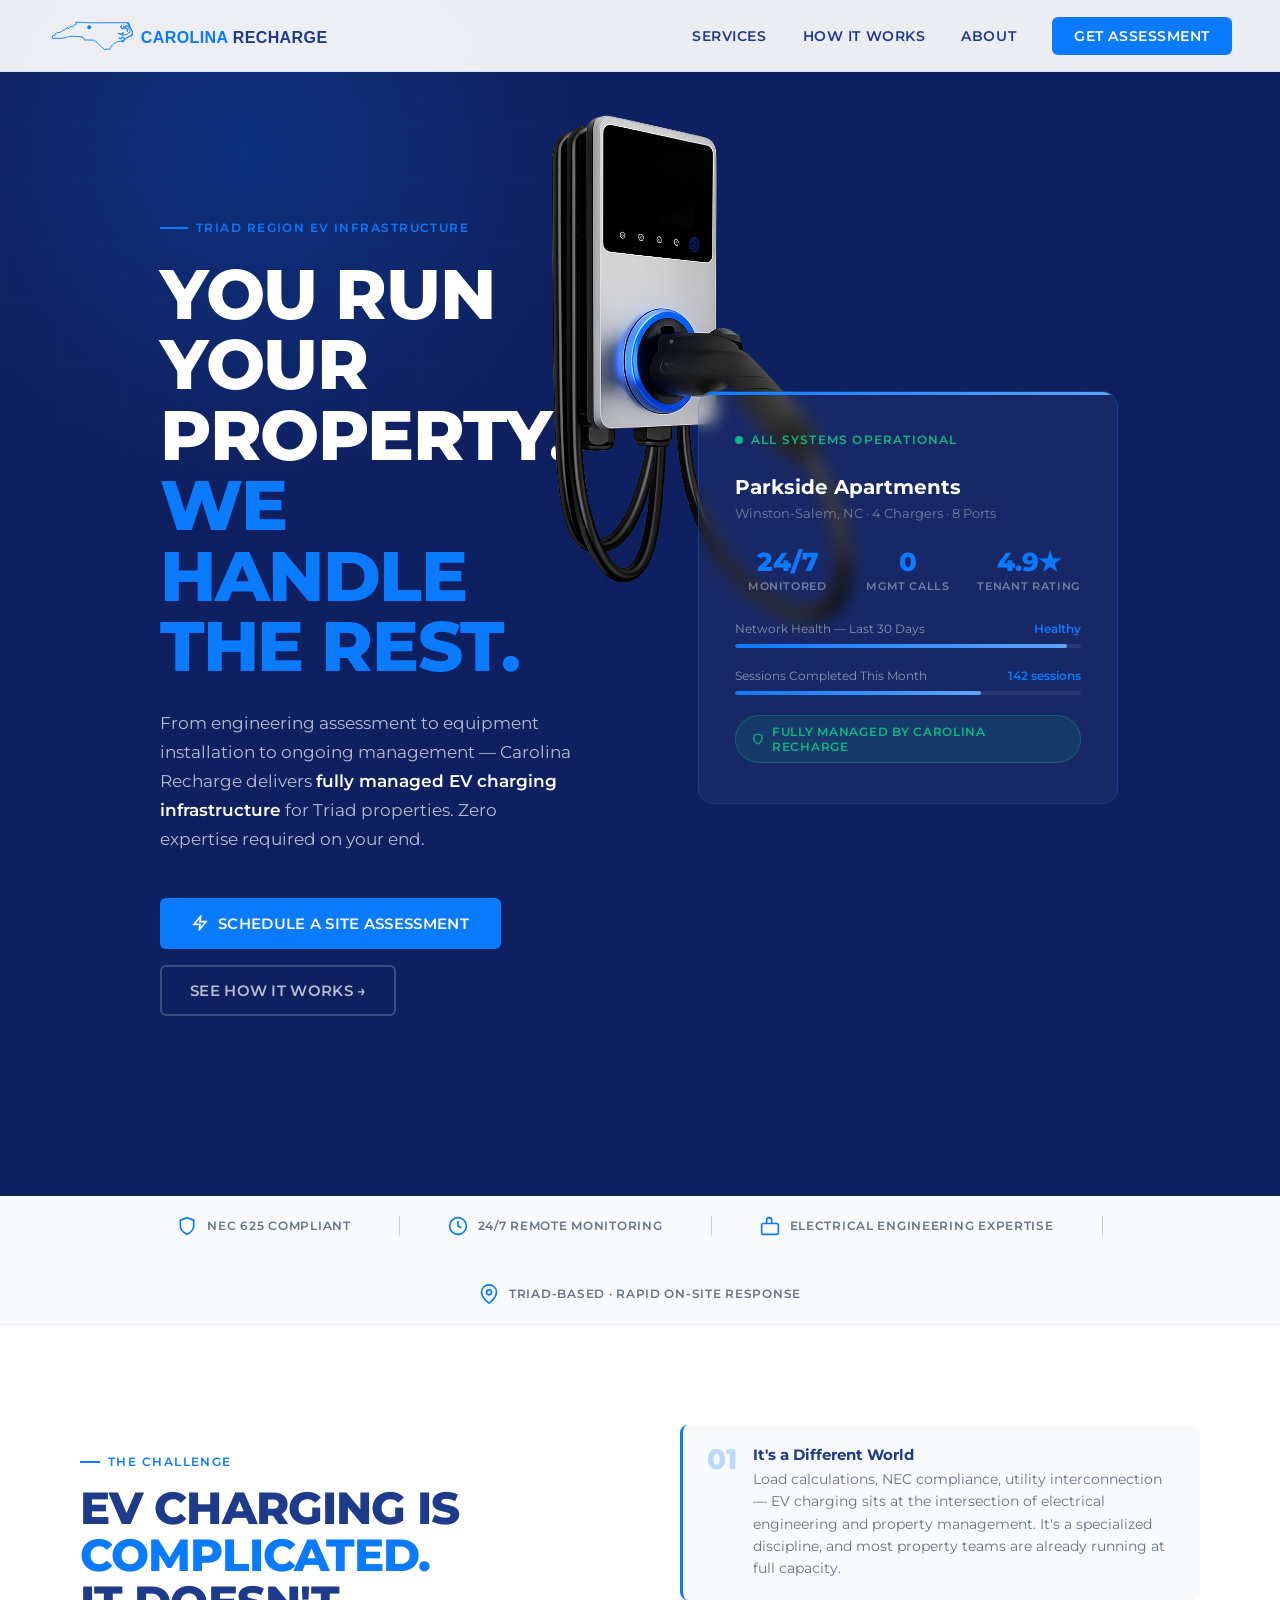
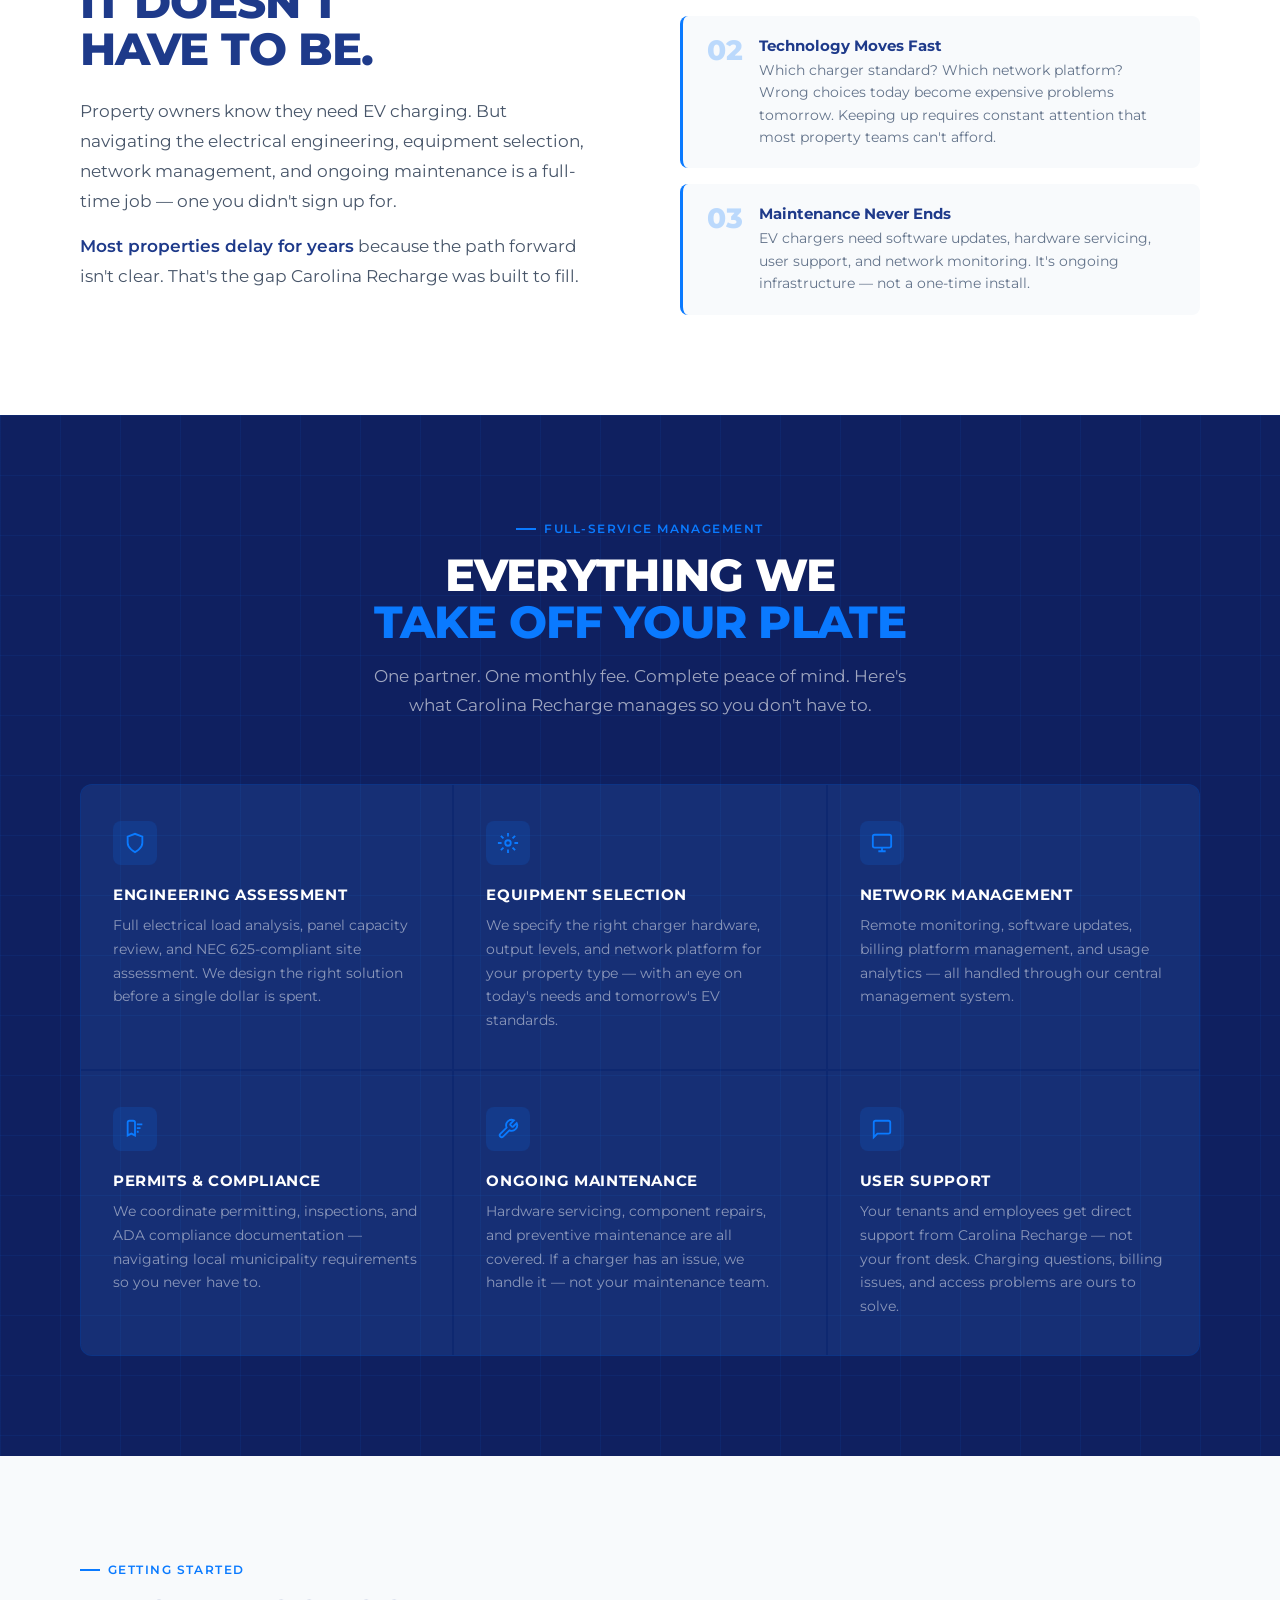
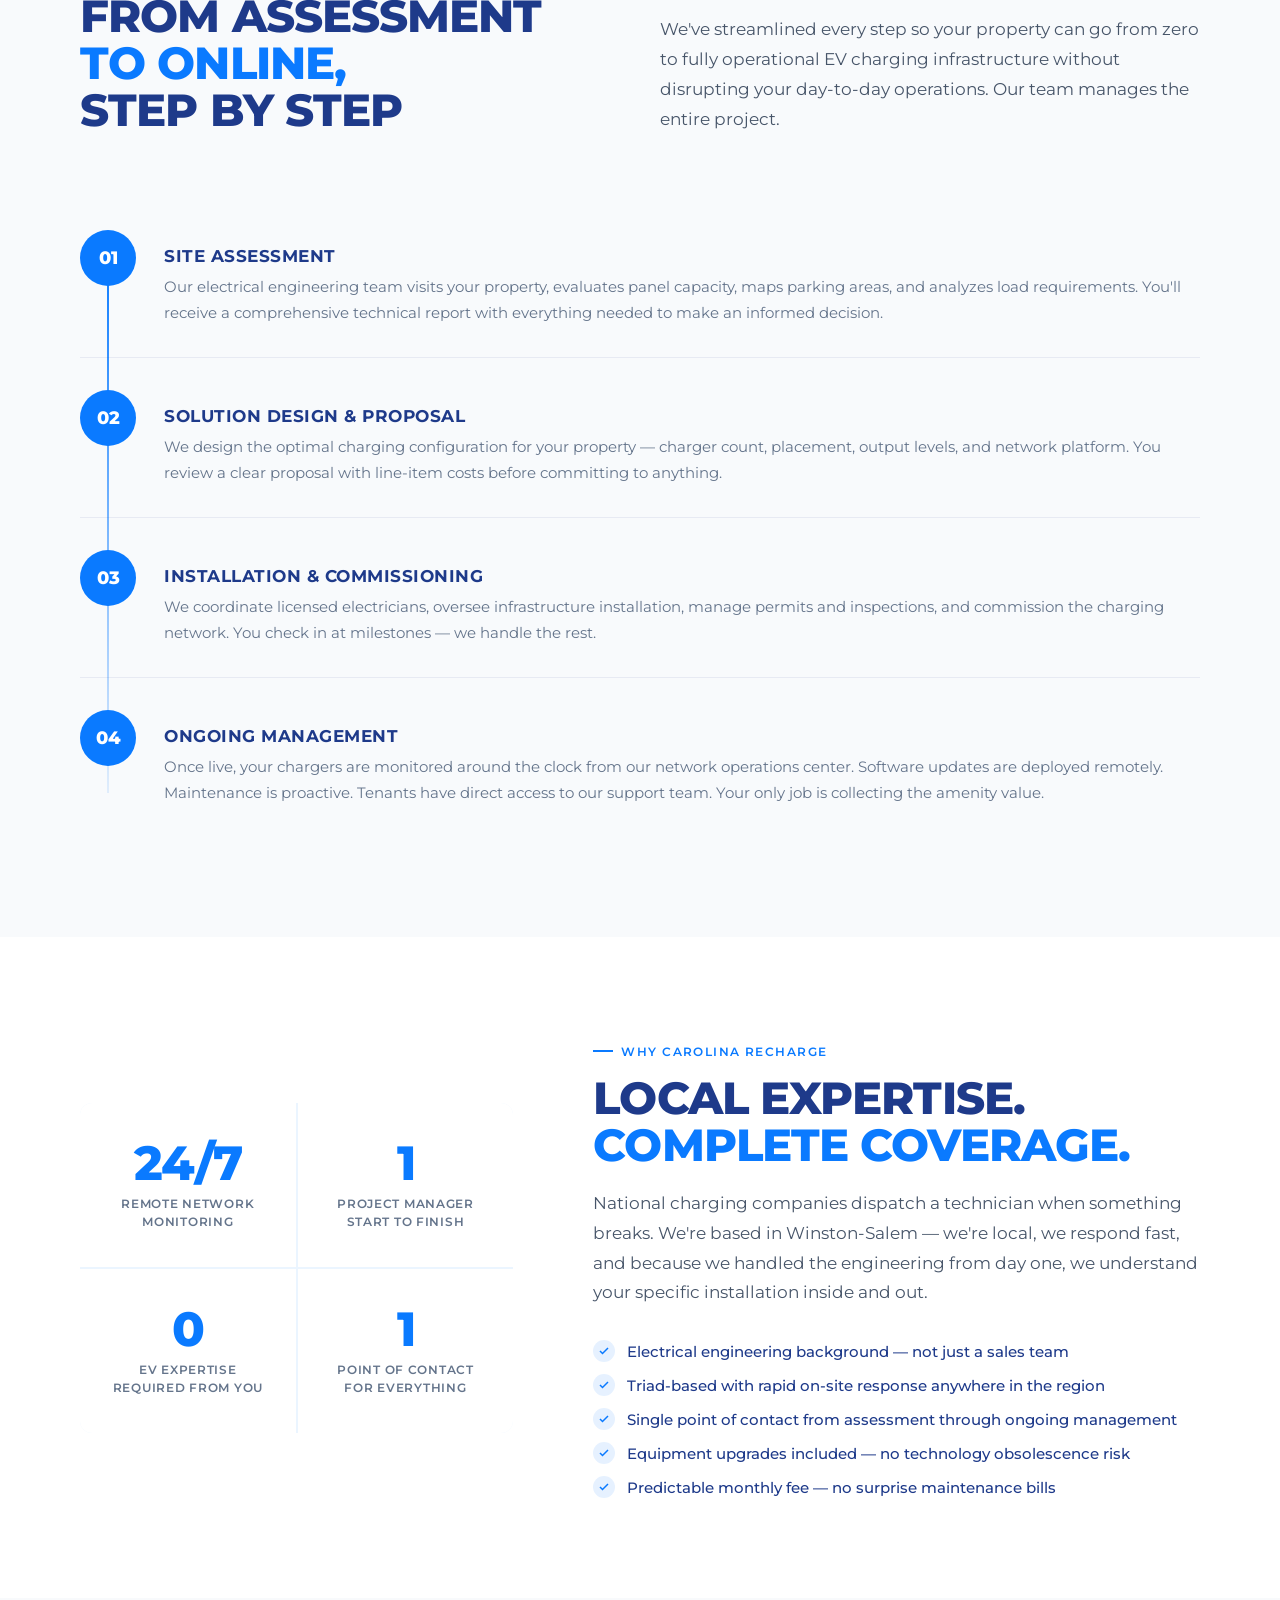
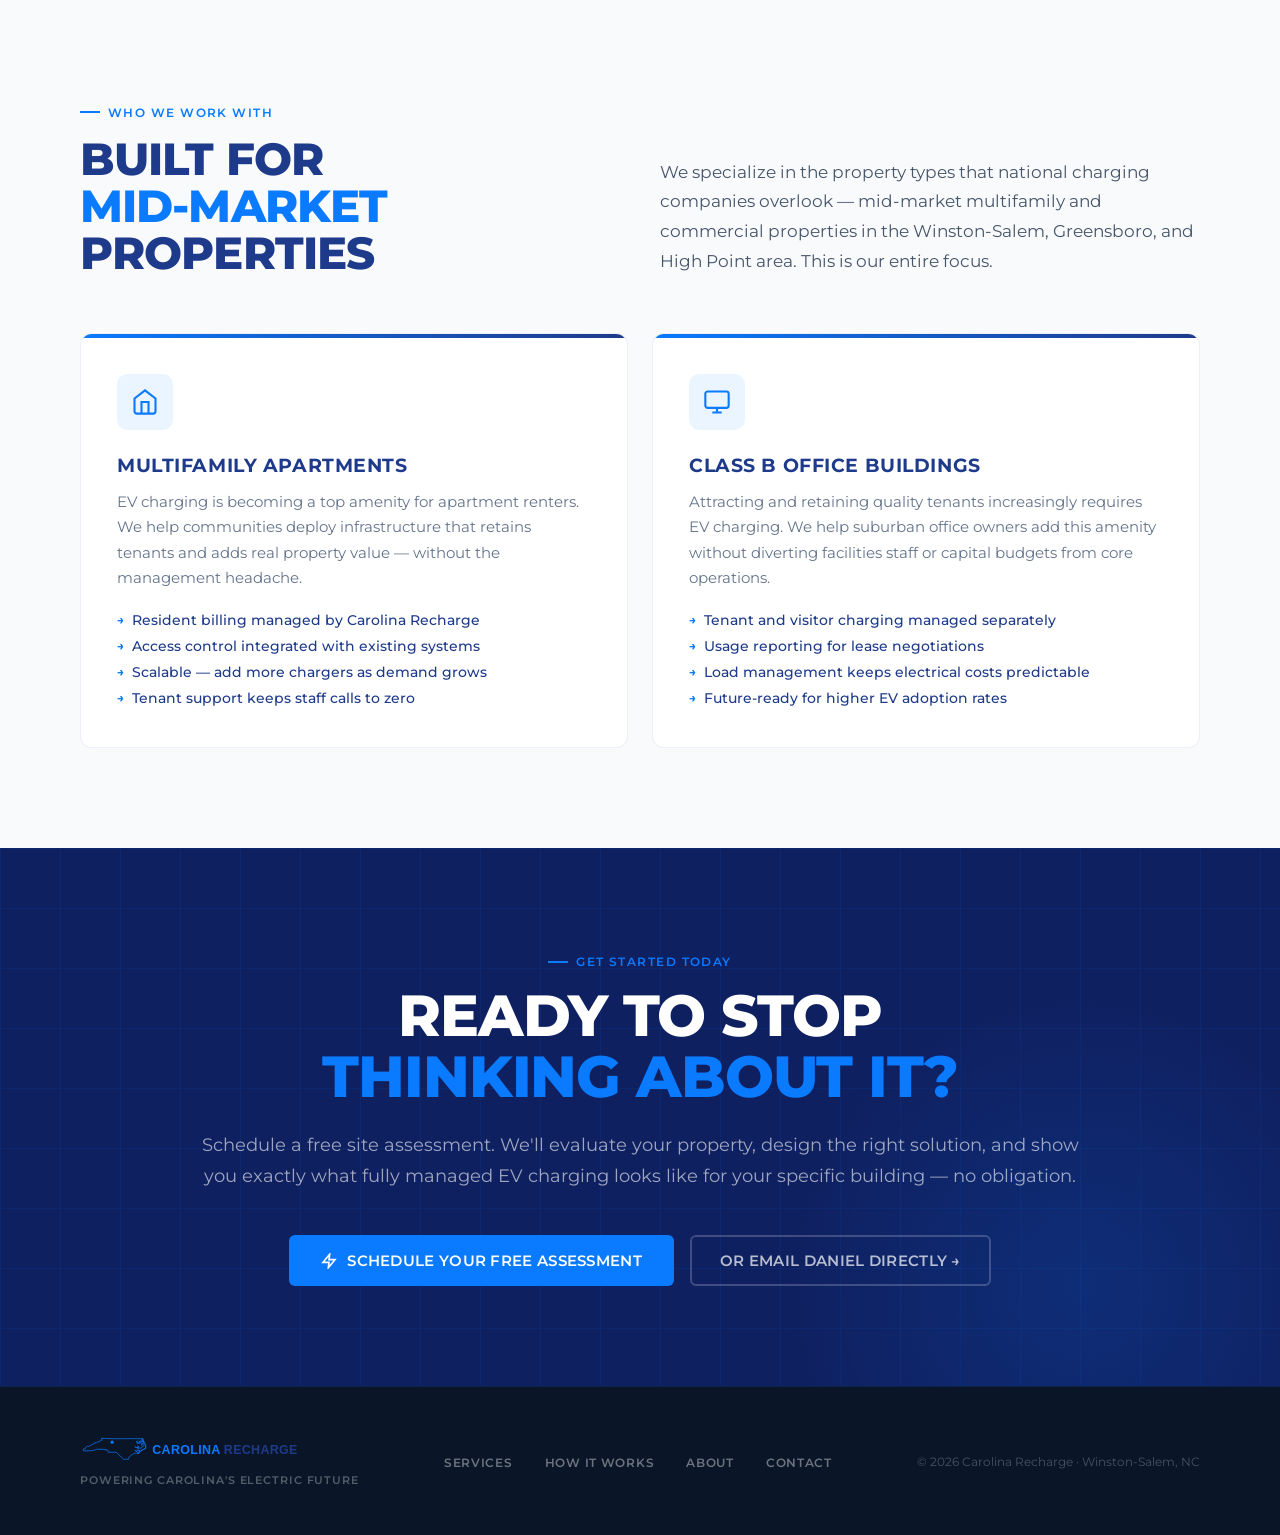
==== commit 56aaffcb: "Switch charger image to wall-charger.png https://claude.ai/code/session_01S3ttFJa6kh2sc9DhVtathg" ====
--- a/index.html
+++ b/index.html
@@ -47,7 +47,7 @@
   <div class="hero-right">
     <div class="hero-visual">
 
-      <img src="images/charger-unit.png" alt="" class="charger-unit-img" aria-hidden="true">
+      <img src="images/wall-charger.png" alt="" class="charger-unit-img" aria-hidden="true">
 
       <div class="charger-card">
         <div class="charger-status">
--- a/styles.css
+++ b/styles.css
@@ -202,10 +202,10 @@
 }
 .charger-unit-img {
   position: absolute;
-  top: -180px;
+  top: -280px;
   left: 50%;
-  transform: translateX(-50%);
-  width: 260px;
+  transform: translateX(-90%);
+  width: 520px;
   z-index: 0;
   pointer-events: none;
   opacity: 0;
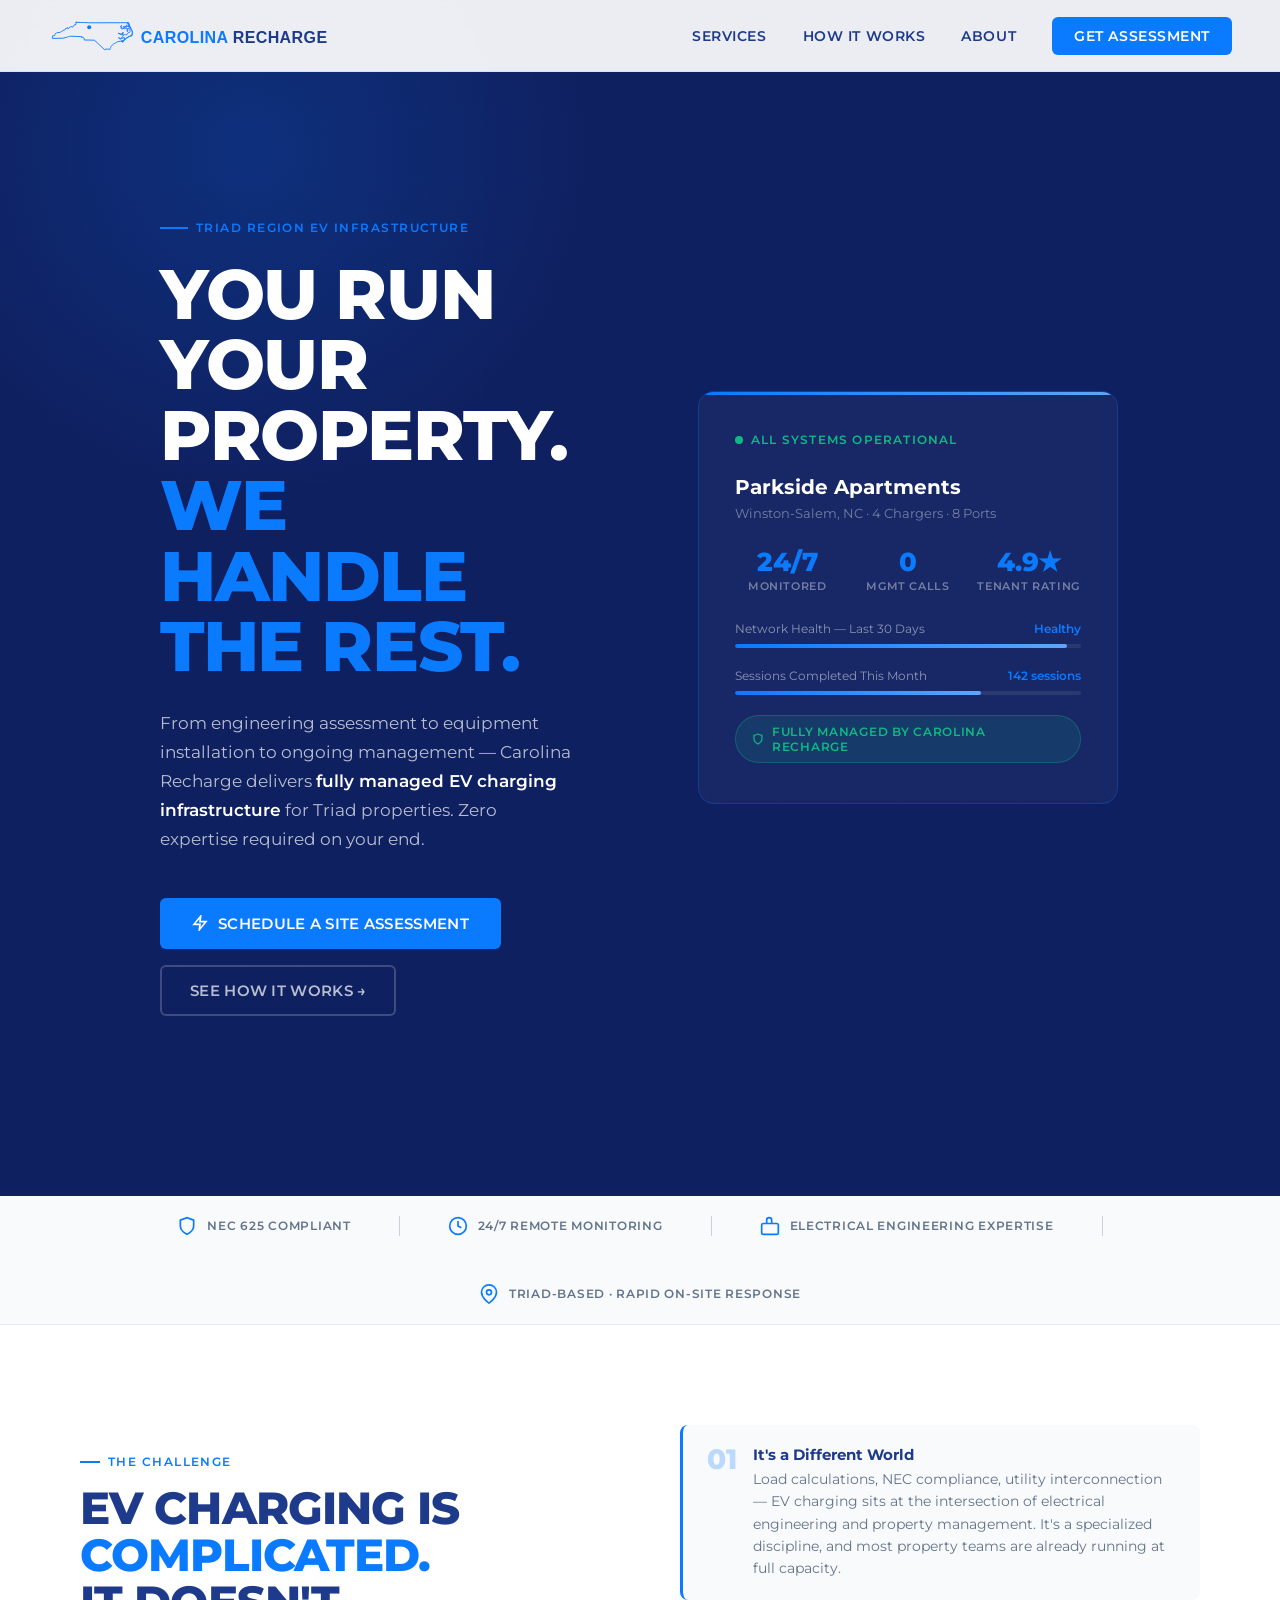
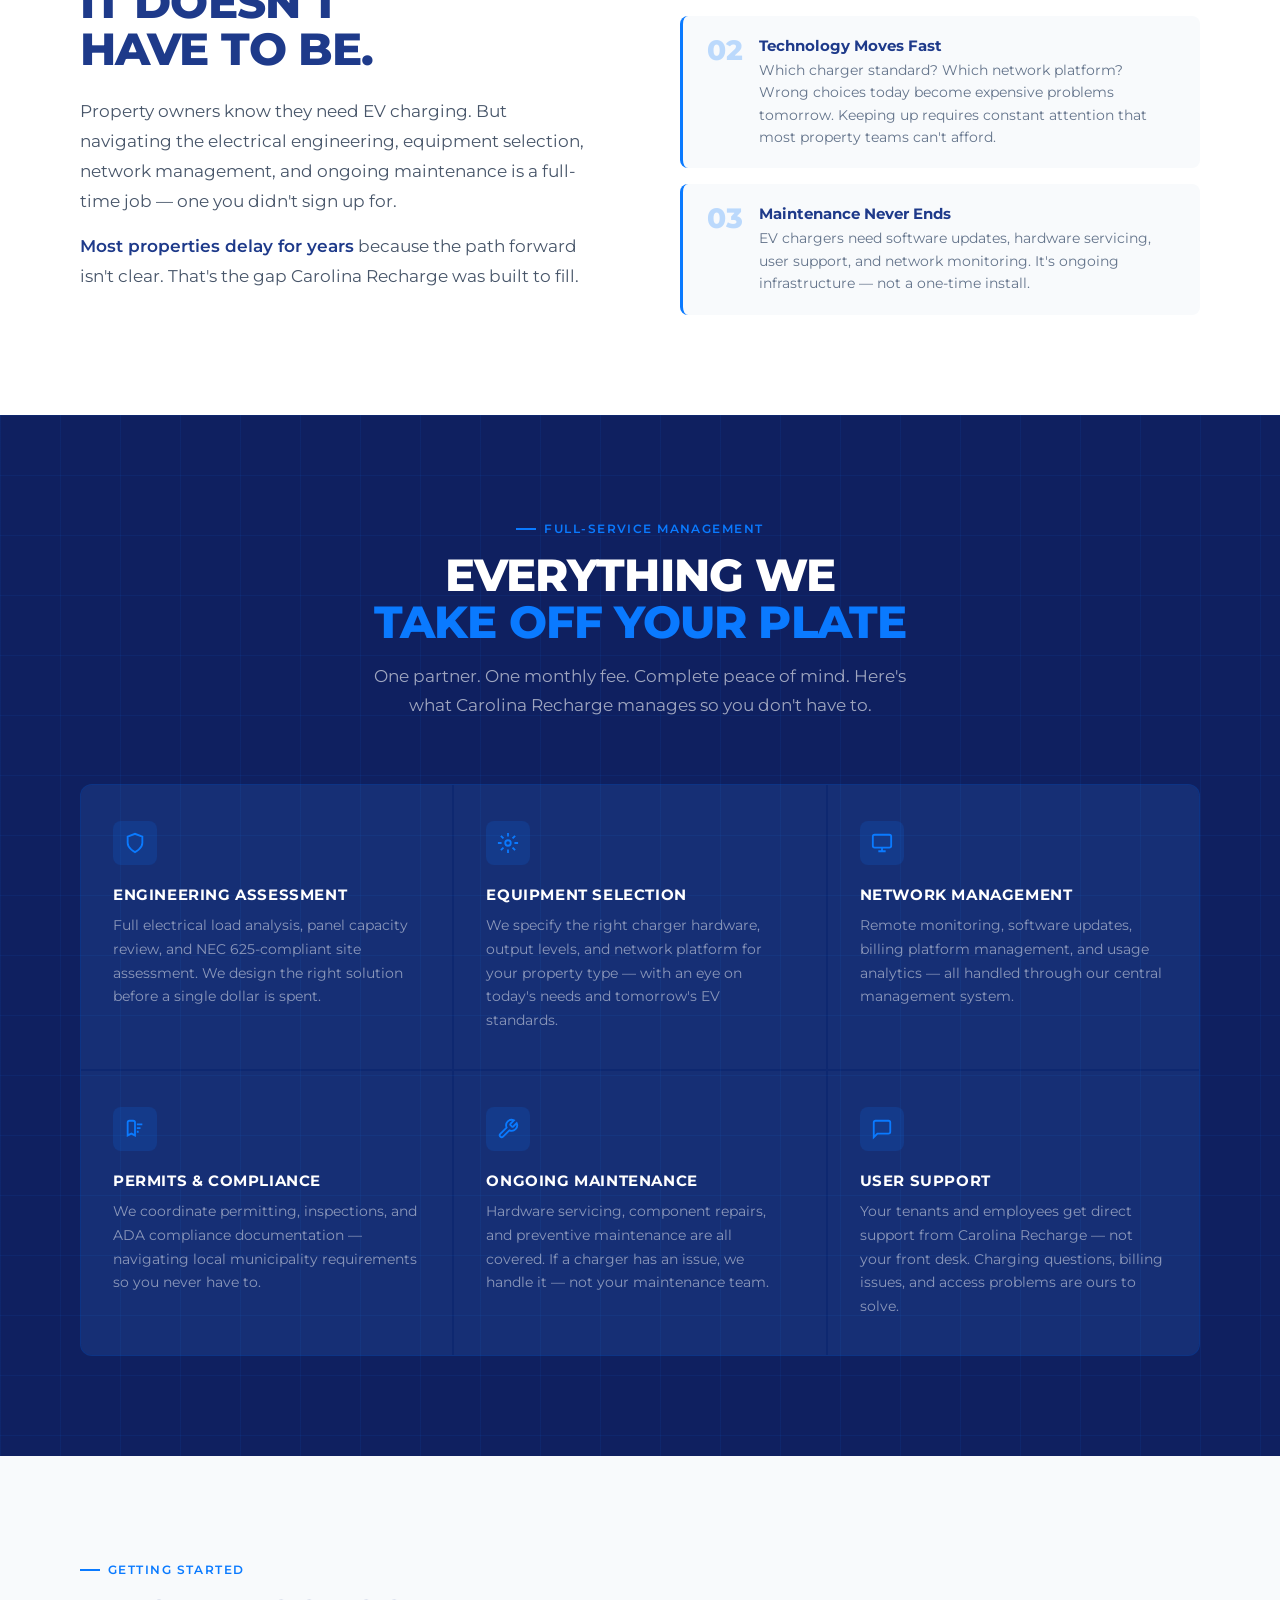
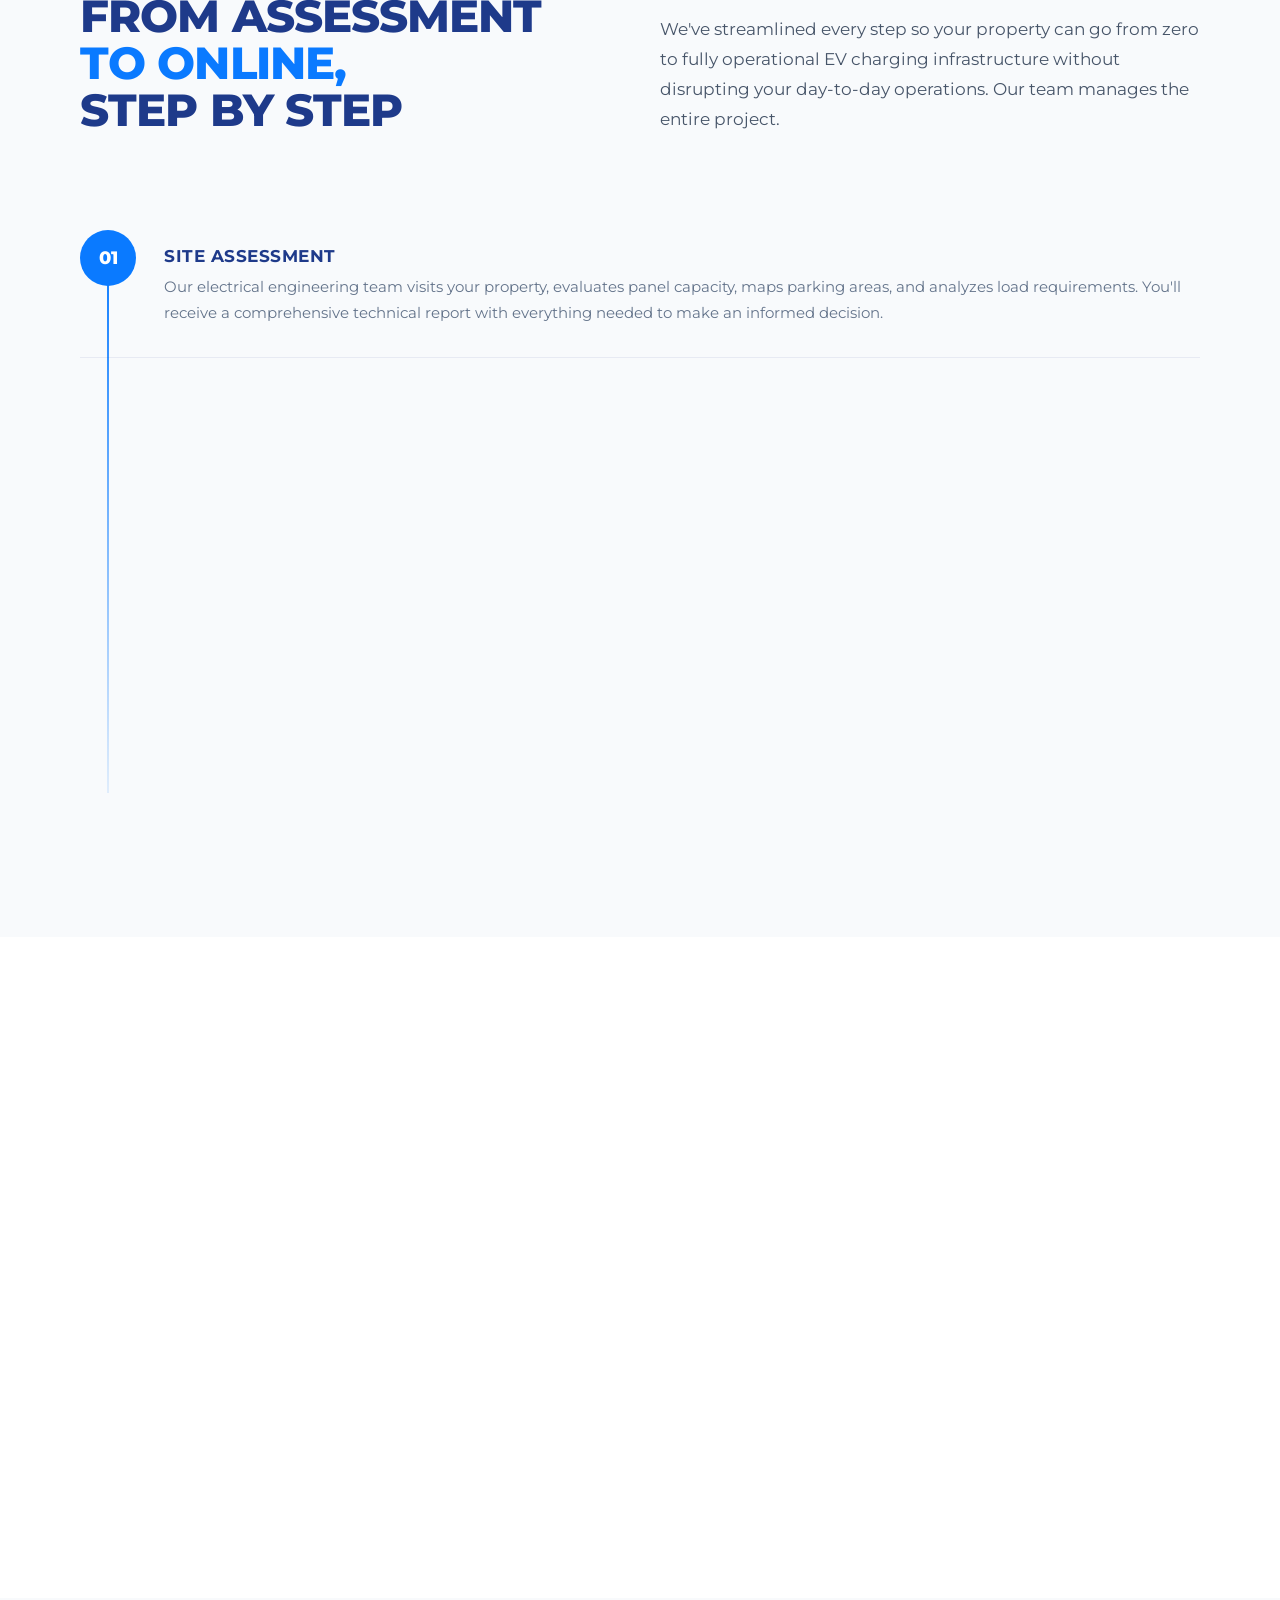
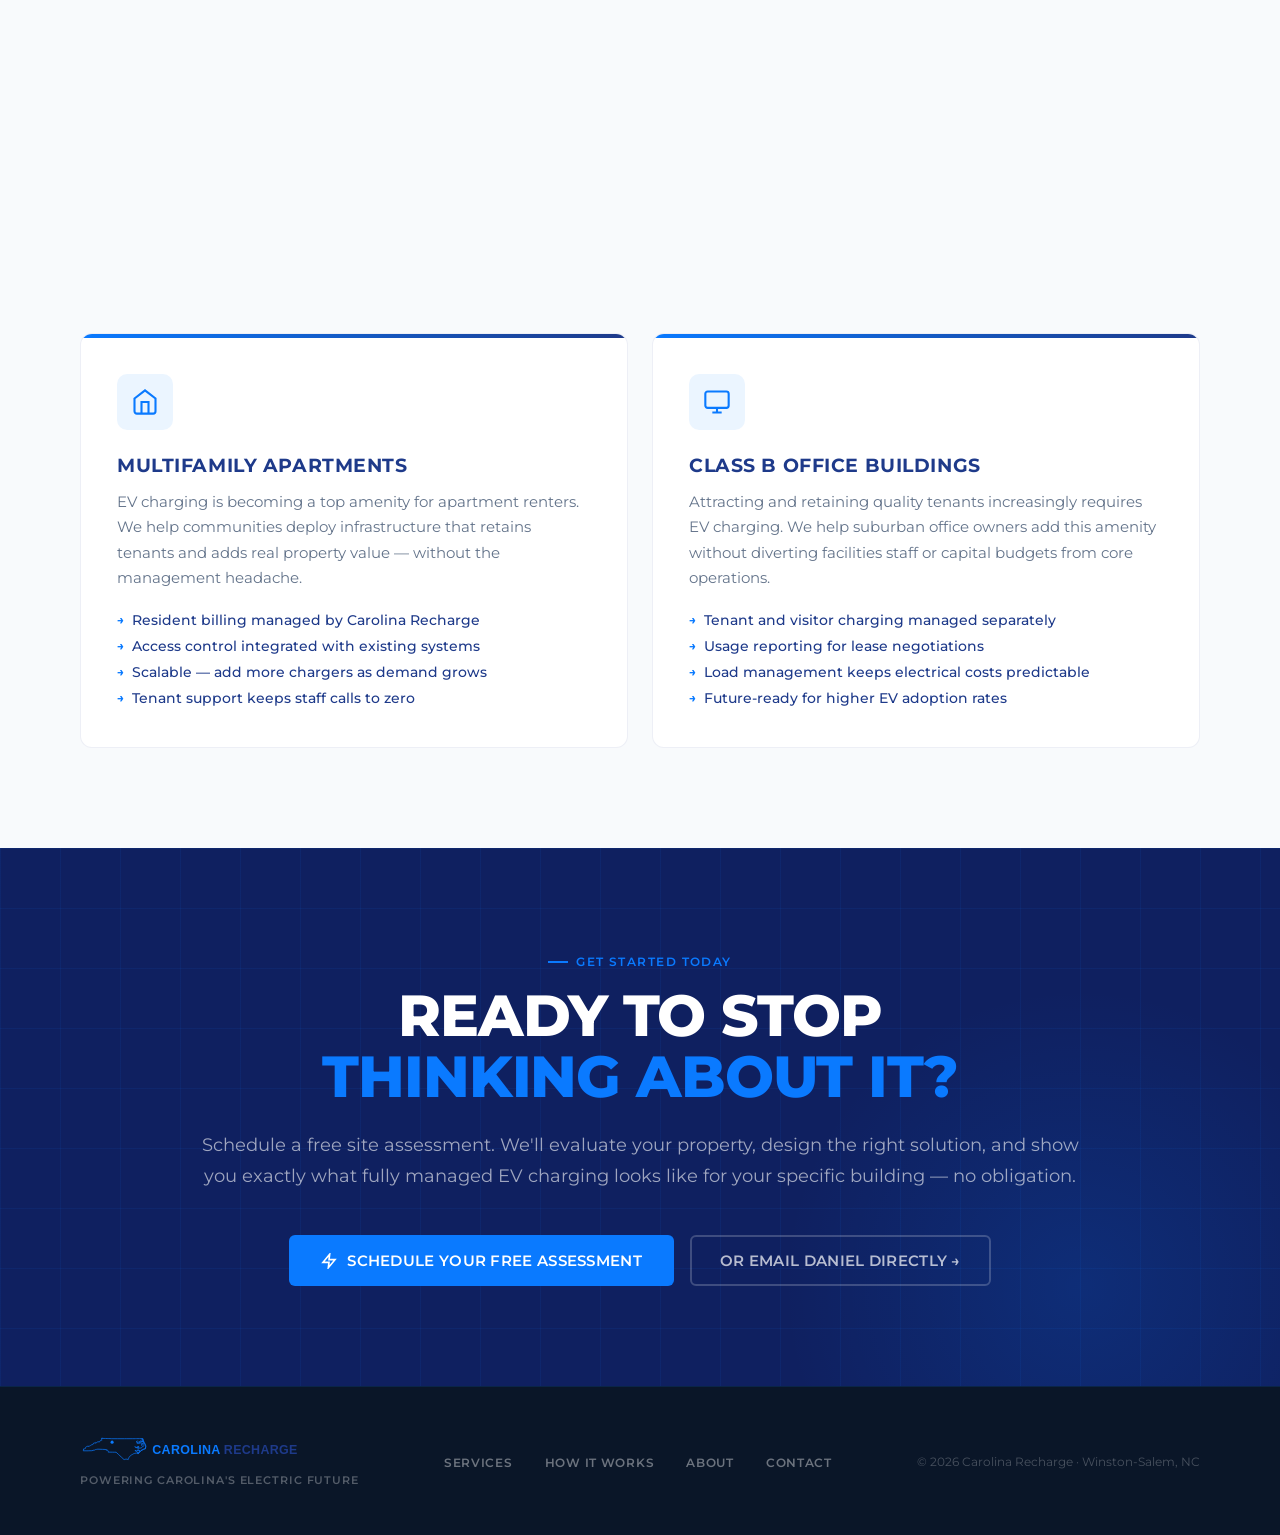
==== commit 916107be: "Replace hero wall-charger.png with parking-garage photo background Removes the wall-charger.png imag" ====
--- a/index.html
+++ b/index.html
@@ -46,8 +46,6 @@
 
   <div class="hero-right">
     <div class="hero-visual">
-
-      <img src="images/wall-charger.png" alt="" class="charger-unit-img" aria-hidden="true">
 
       <div class="charger-card">
         <div class="charger-status">
--- a/styles.css
+++ b/styles.css
@@ -59,7 +59,12 @@
 /* ── HERO ── */
 .hero {
   min-height: 100vh;
-  background: var(--navy-dark);
+  background-color: var(--navy-dark);
+  background-image:
+    linear-gradient(to right, rgba(15,32,96,0.90) 0%, rgba(15,32,96,0.70) 52%, rgba(15,32,96,0.45) 100%),
+    url('images/hero-bg.jpg');
+  background-size: cover;
+  background-position: center;
   display: grid;
   grid-template-columns: 1fr 1fr;
   position: relative;
@@ -72,7 +77,7 @@
     linear-gradient(var(--grid-line) 1px, transparent 1px),
     linear-gradient(90deg, var(--grid-line) 1px, transparent 1px);
   background-size: 60px 60px;
-  opacity: 0.6;
+  opacity: 0.25;
 }
 .hero::after {
   content: '';
@@ -199,17 +204,6 @@
   opacity: 0;
   animation: fadeIn 1s ease forwards 0.8s;
   overflow: visible;
-}
-.charger-unit-img {
-  position: absolute;
-  top: -280px;
-  left: 50%;
-  transform: translateX(-90%);
-  width: 520px;
-  z-index: 0;
-  pointer-events: none;
-  opacity: 0;
-  animation: fadeIn 1s ease forwards 1.4s;
 }
 .charger-card {
   background: rgba(255,255,255,0.04);
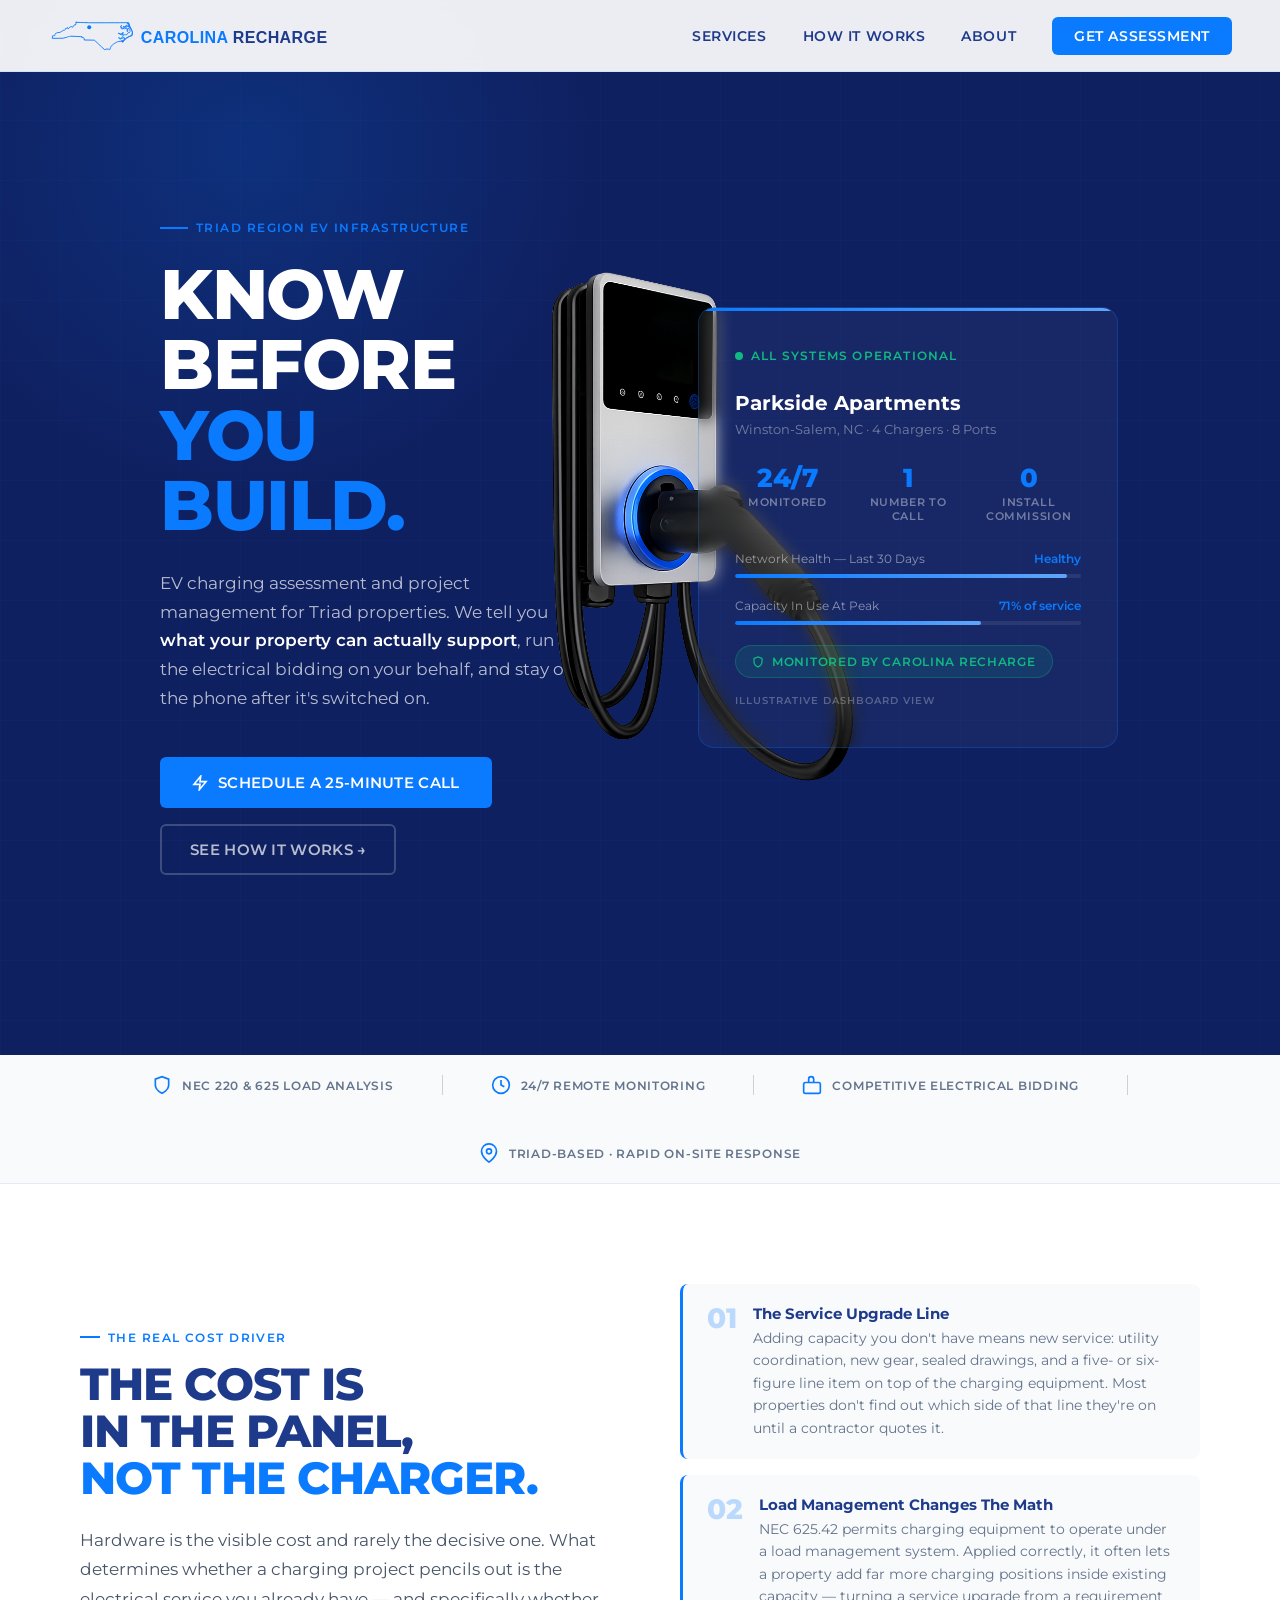
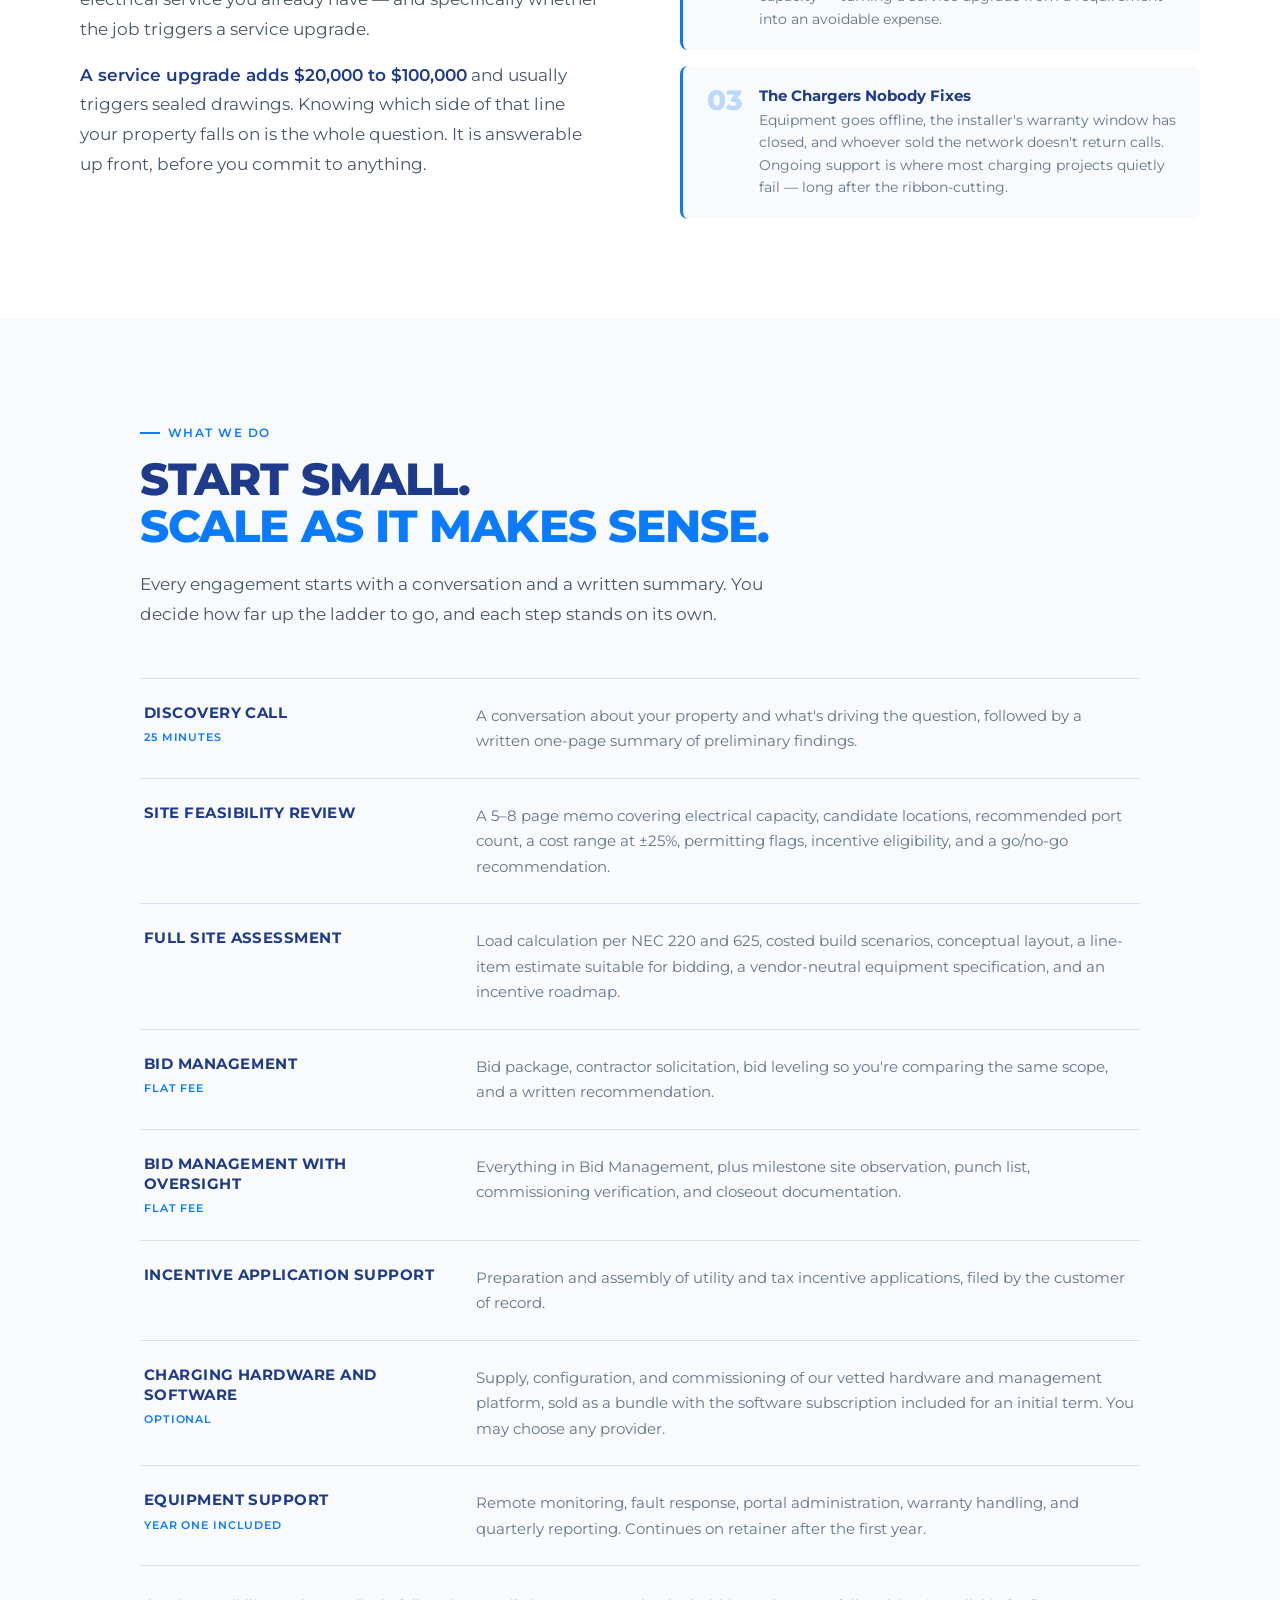
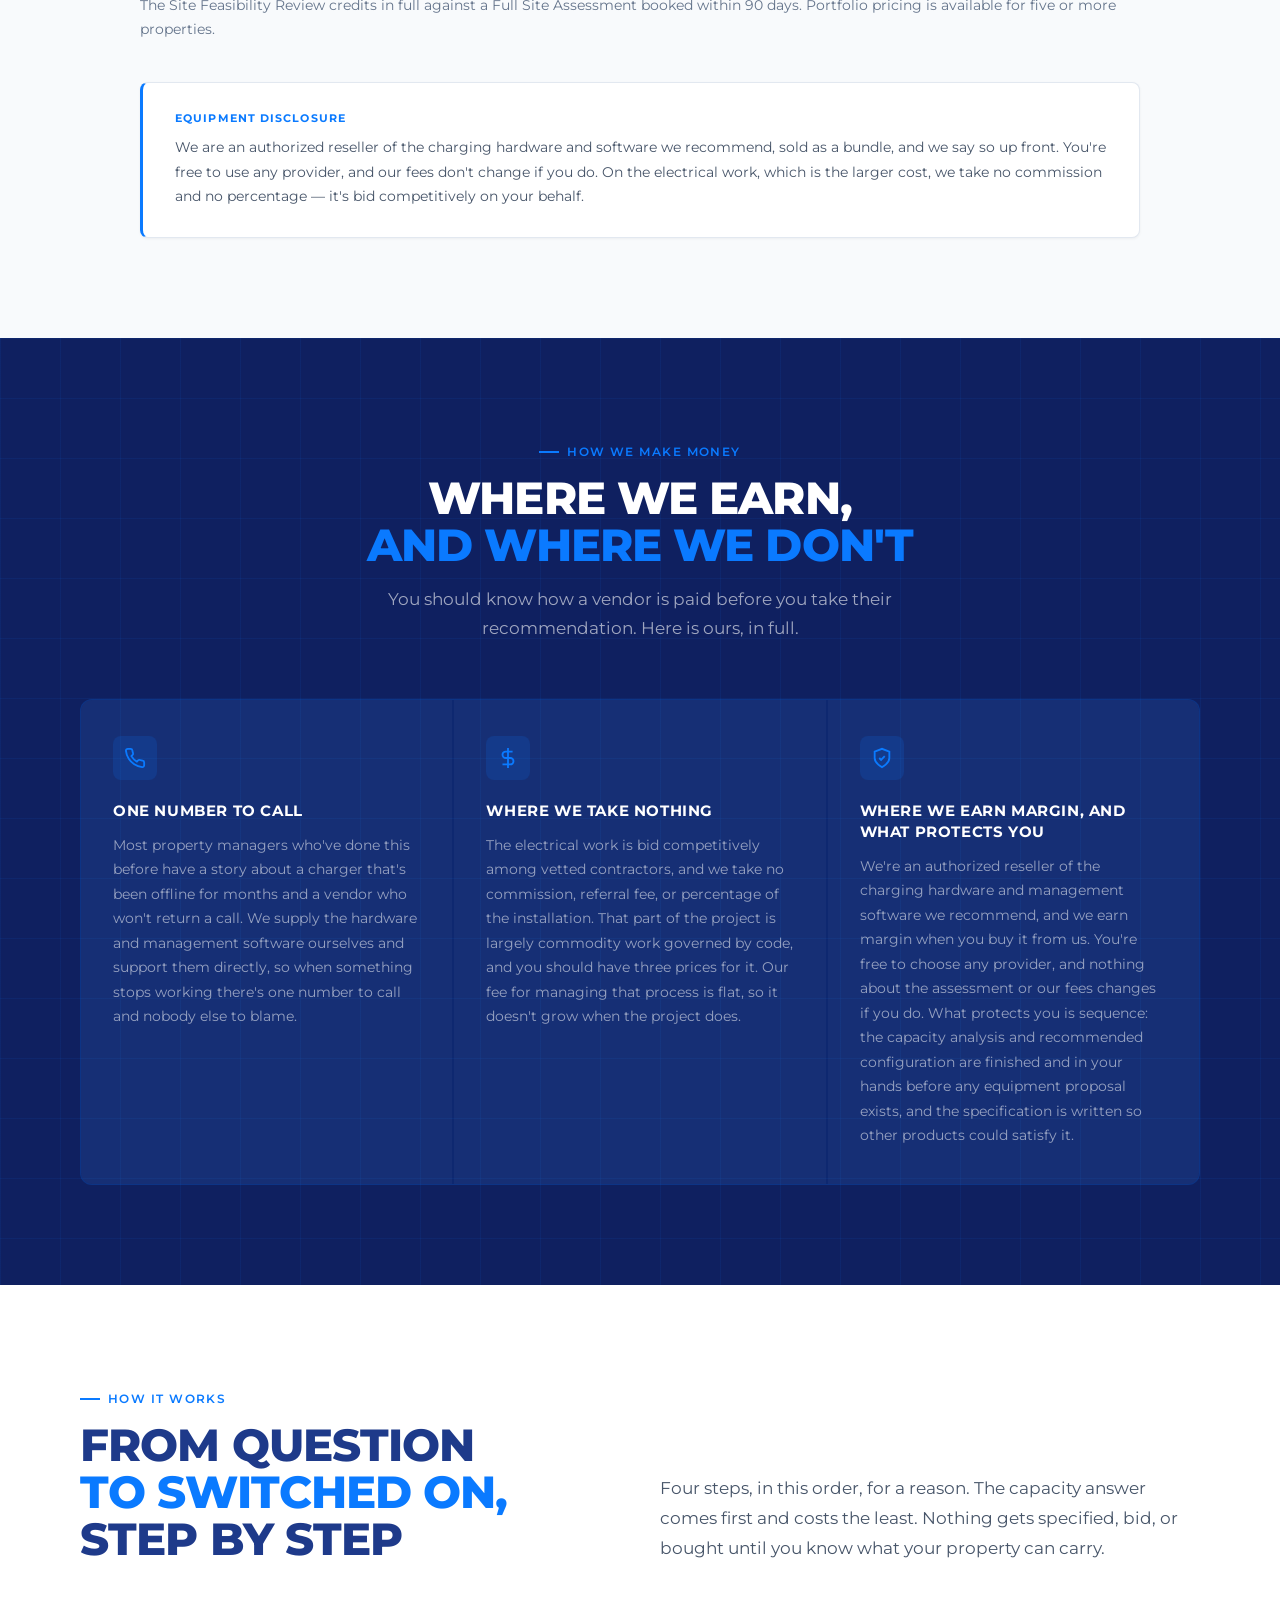
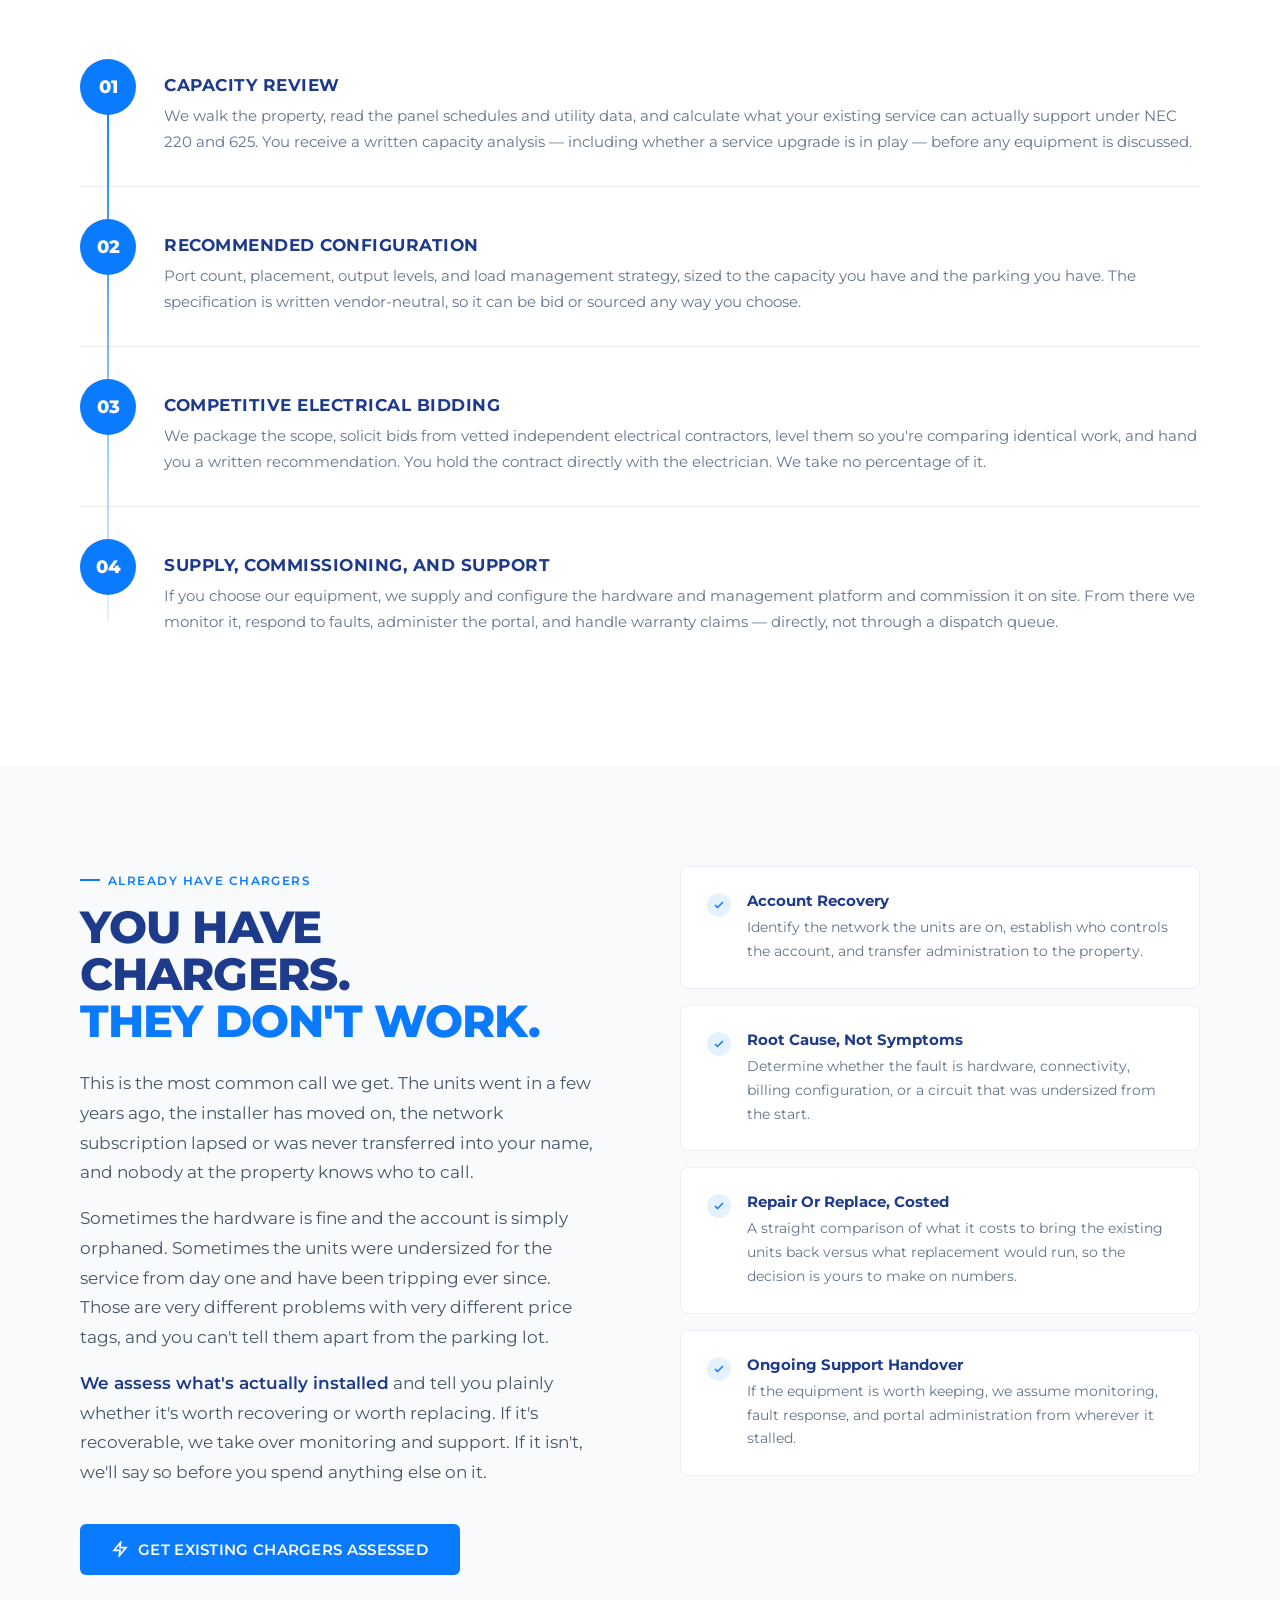
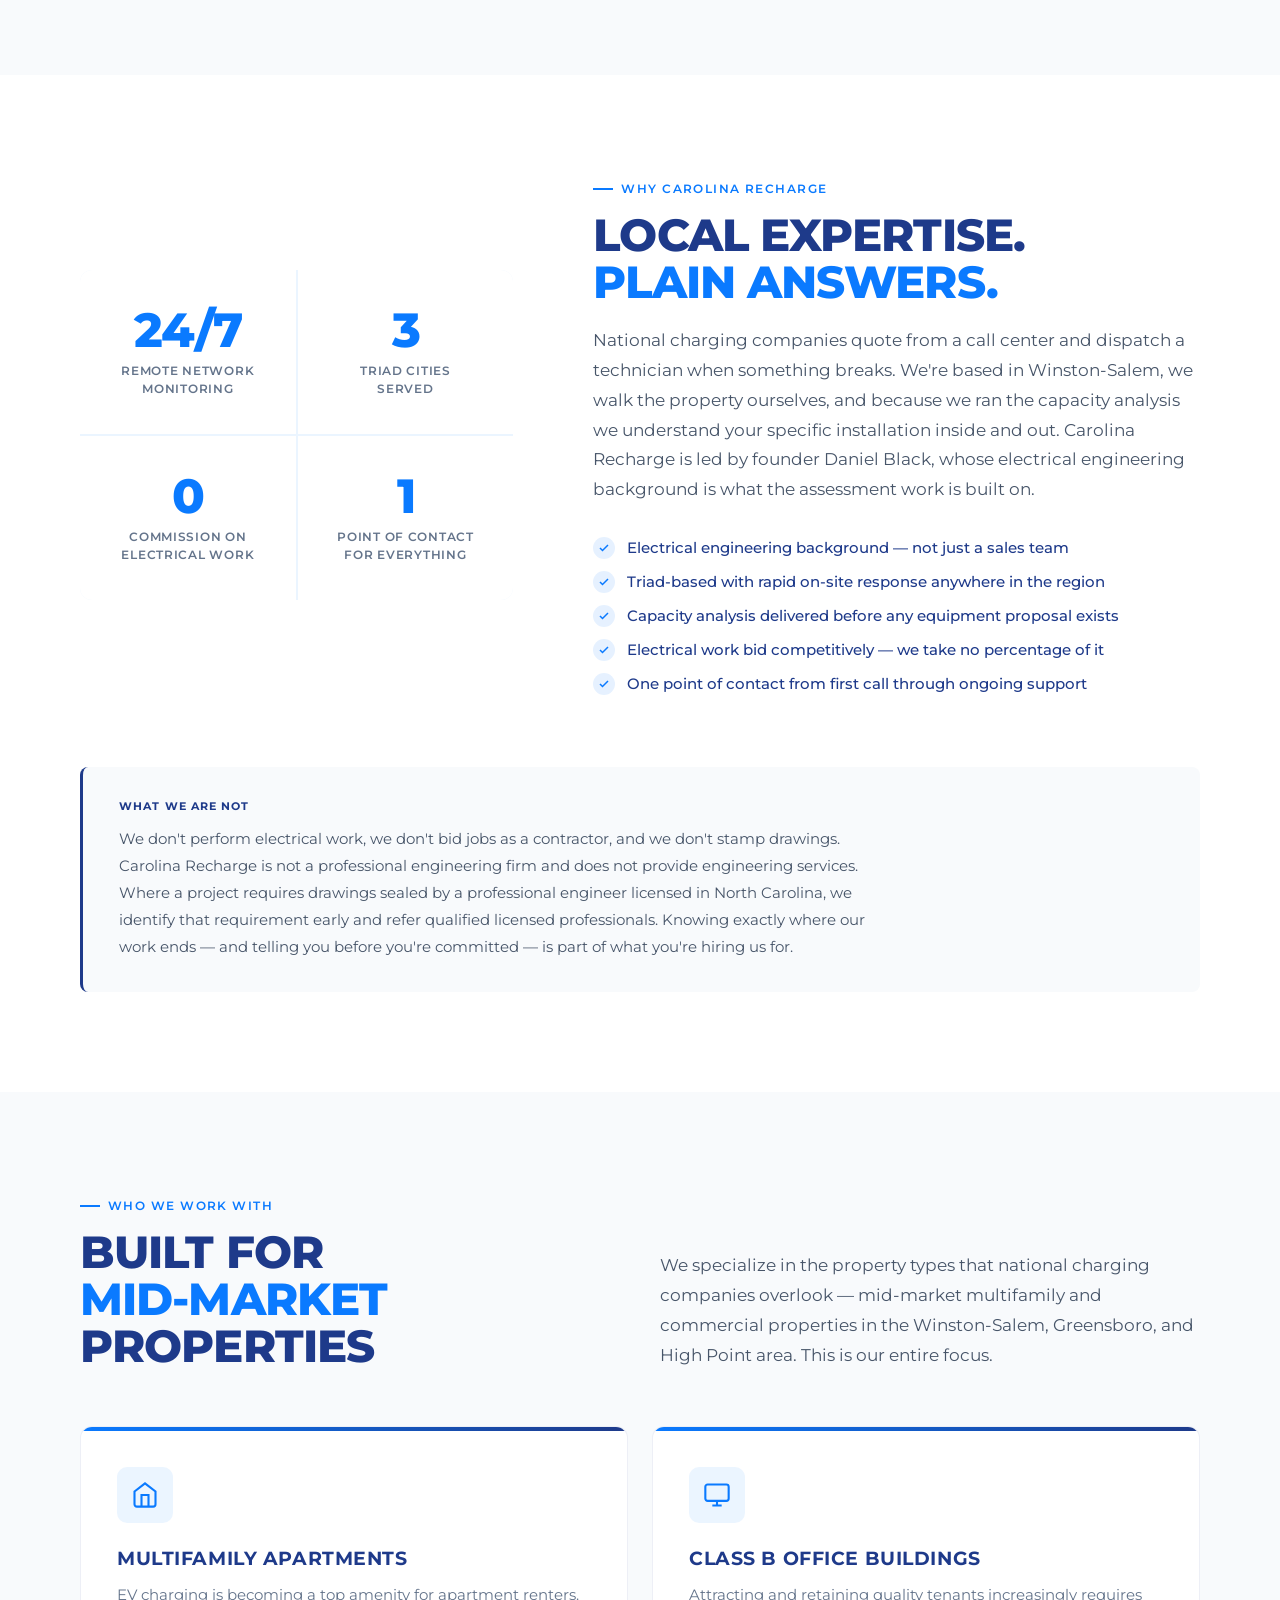
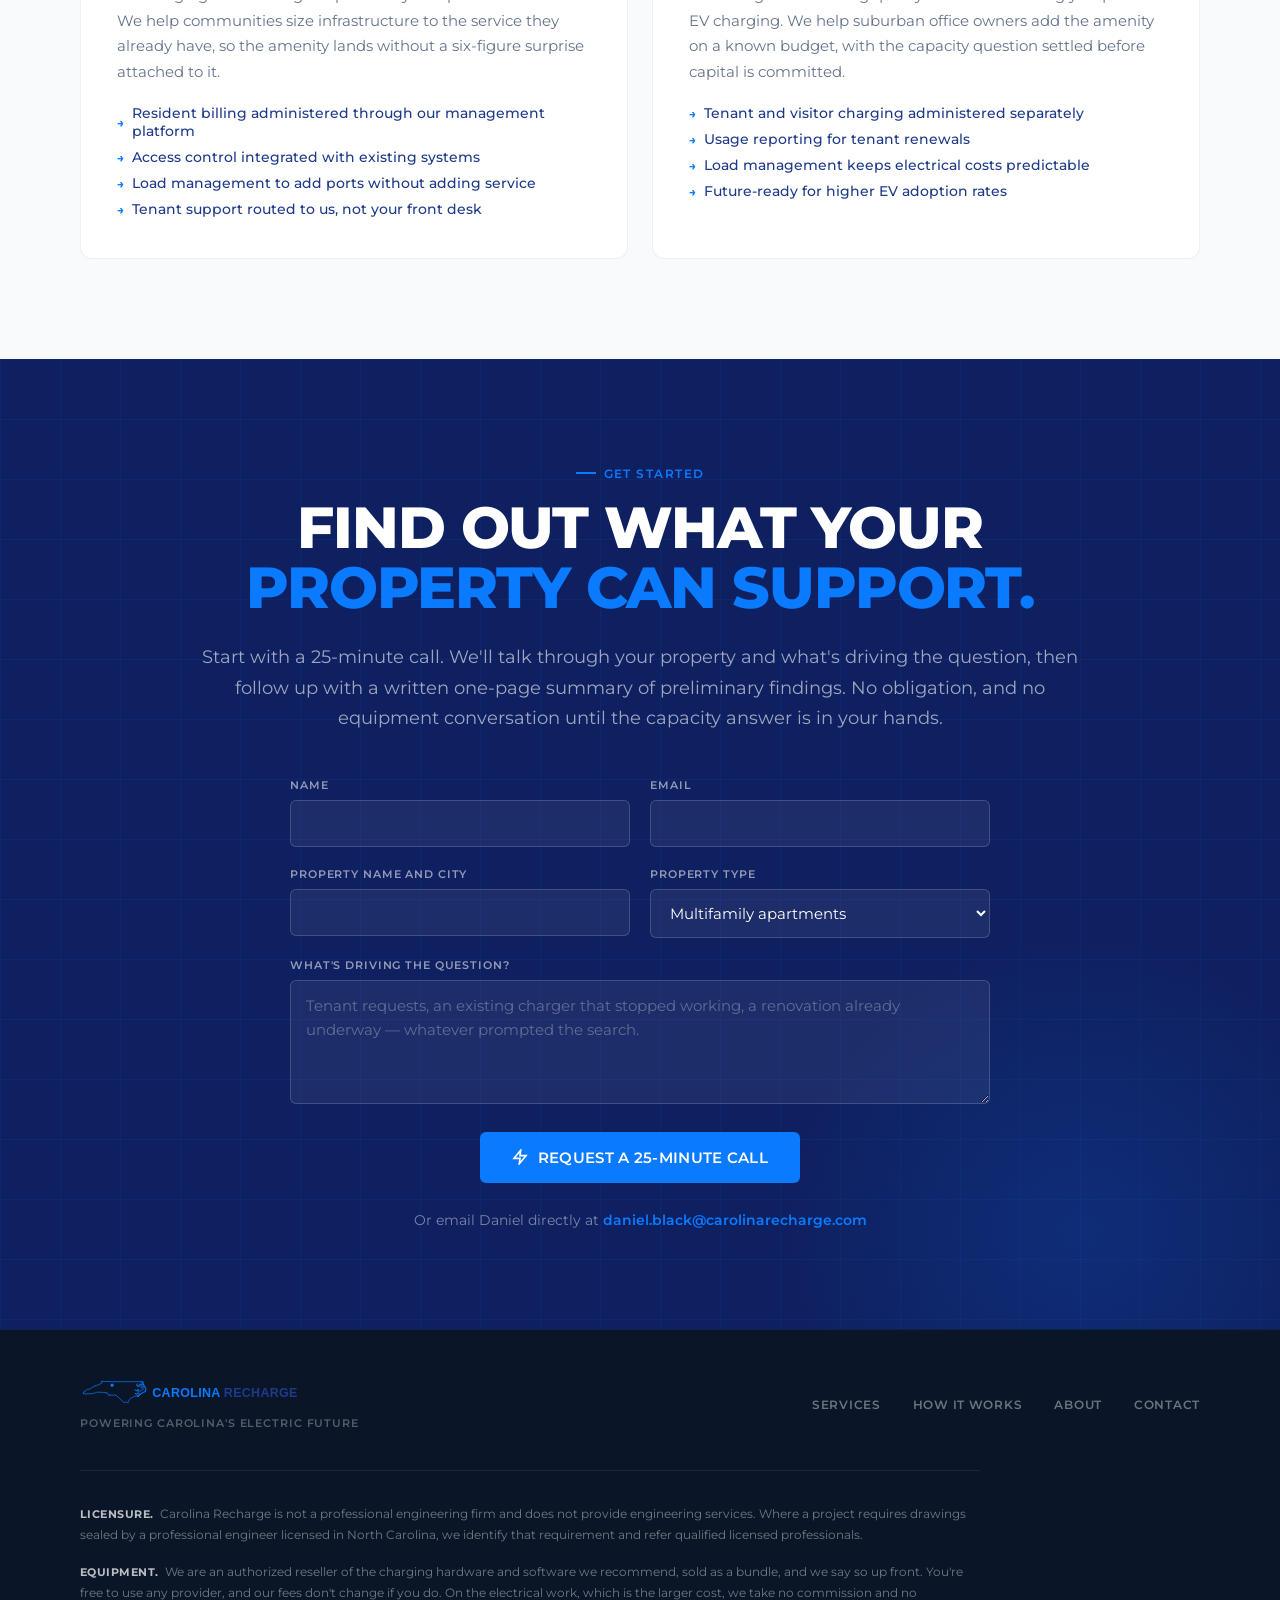
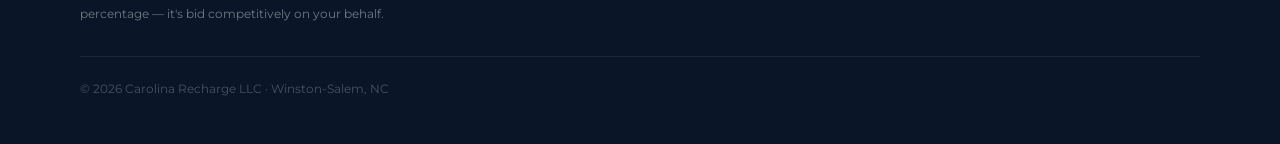
==== commit 088e408e: "Update site for revised business model The site advertised engineering services, was built on the re" ====
--- a/index.html
+++ b/index.html
@@ -4,6 +4,7 @@
 <meta charset="UTF-8">
 <meta name="viewport" content="width=device-width, initial-scale=1.0">
 <title>Carolina Recharge — Powering Carolina's Electric Future</title>
+<meta name="description" content="EV charging assessment and project management for Triad properties. We tell you what your property can actually support, run the electrical bidding on your behalf, and stay on the phone after it's switched on.">
 <link rel="preconnect" href="https://fonts.googleapis.com">
 <link rel="preconnect" href="https://fonts.gstatic.com" crossorigin>
 <link href="https://fonts.googleapis.com/css2?family=Montserrat:wght@400;600;700;800&display=swap" rel="stylesheet">
@@ -29,16 +30,16 @@
   <div class="hero-left">
     <div class="hero-eyebrow">Triad Region EV Infrastructure</div>
     <h1 class="hero-headline">
-      You Run<br>Your Property.
-      <em>We Handle<br>The Rest.</em>
+      Know Before<br>
+      <em>You Build.</em>
     </h1>
     <p class="hero-sub">
-      From engineering assessment to equipment installation to ongoing management — Carolina Recharge delivers <strong>fully managed EV charging infrastructure</strong> for Triad properties. Zero expertise required on your end.
+      EV charging assessment and project management for Triad properties. We tell you <strong>what your property can actually support</strong>, run the electrical bidding on your behalf, and stay on the phone after it's switched on.
     </p>
     <div class="hero-actions">
       <a href="#contact" class="btn-primary">
         <svg width="16" height="16" viewBox="0 0 24 24" fill="none" stroke="currentColor" stroke-width="2.5"><path d="M13 2L3 14h9l-1 8 10-12h-9l1-8z"/></svg>
-        Schedule a Site Assessment
+        Schedule a 25-Minute Call
       </a>
       <a href="#process" class="btn-ghost">See How It Works →</a>
     </div>
@@ -46,6 +47,8 @@
 
   <div class="hero-right">
     <div class="hero-visual">
+
+      <img src="images/wall-charger.png" alt="" class="charger-unit-img" aria-hidden="true">
 
       <div class="charger-card">
         <div class="charger-status">
@@ -60,12 +63,12 @@
             <div class="stat-label">Monitored</div>
           </div>
           <div class="stat-item">
-            <div class="stat-value">0</div>
-            <div class="stat-label">Mgmt Calls</div>
+            <div class="stat-value">1</div>
+            <div class="stat-label">Number To Call</div>
           </div>
           <div class="stat-item">
-            <div class="stat-value">4.9★</div>
-            <div class="stat-label">Tenant Rating</div>
+            <div class="stat-value">0</div>
+            <div class="stat-label">Install Commission</div>
           </div>
         </div>
         <div class="charger-bar-wrap">
@@ -77,15 +80,16 @@
         </div>
         <div class="charger-bar-wrap">
           <div class="bar-header">
-            <span class="bar-label">Sessions Completed This Month</span>
-            <span class="bar-val">142 sessions</span>
+            <span class="bar-label">Capacity In Use At Peak</span>
+            <span class="bar-val">71% of service</span>
           </div>
           <div class="bar-track"><div class="bar-fill" style="--fill-width: 71%; animation-delay: 1.5s"></div></div>
         </div>
         <div class="managed-badge">
           <svg width="12" height="12" viewBox="0 0 24 24" fill="none" stroke="currentColor" stroke-width="2.5"><path d="M12 22s8-4 8-10V5l-8-3-8 3v7c0 6 8 10 8 10z"/></svg>
-          Fully Managed by Carolina Recharge
-        </div>
+          Monitored by Carolina Recharge
+        </div>
+        <div class="charger-note">Illustrative dashboard view</div>
       </div>
 
     </div>
@@ -96,7 +100,7 @@
 <div class="trust-bar">
   <div class="trust-item">
     <svg class="trust-icon" viewBox="0 0 24 24" fill="none" stroke="currentColor" stroke-width="2"><path d="M12 22s8-4 8-10V5l-8-3-8 3v7c0 6 8 10 8 10z"/></svg>
-    <span class="trust-text">NEC 625 Compliant</span>
+    <span class="trust-text">NEC 220 &amp; 625 Load Analysis</span>
   </div>
   <div class="trust-divider"></div>
   <div class="trust-item">
@@ -106,7 +110,7 @@
   <div class="trust-divider"></div>
   <div class="trust-item">
     <svg class="trust-icon" viewBox="0 0 24 24" fill="none" stroke="currentColor" stroke-width="2"><path d="M14 9V5a3 3 0 0 0-6 0v4"/><rect x="2" y="9" width="20" height="13" rx="2"/></svg>
-    <span class="trust-text">Electrical Engineering Expertise</span>
+    <span class="trust-text">Competitive Electrical Bidding</span>
   </div>
   <div class="trust-divider"></div>
   <div class="trust-item">
@@ -117,92 +121,124 @@
 </div>
 
 <!-- PROBLEM -->
-<section class="problem" id="services">
+<section class="problem">
   <div class="problem-inner">
     <div>
-      <div class="section-eyebrow reveal">The Challenge</div>
-      <h2 class="section-title reveal reveal-delay-1">EV Charging is<br><em>Complicated.</em><br>It Doesn't<br>Have to Be.</h2>
+      <div class="section-eyebrow reveal">The Real Cost Driver</div>
+      <h2 class="section-title reveal reveal-delay-1">The Cost Is<br>In The Panel,<br><em>Not The Charger.</em></h2>
       <div class="problem-body reveal reveal-delay-2">
-        <p>Property owners know they need EV charging. But navigating the electrical engineering, equipment selection, network management, and ongoing maintenance is a full-time job — one you didn't sign up for.</p>
-        <p><strong>Most properties delay for years</strong> because the path forward isn't clear. That's the gap Carolina Recharge was built to fill.</p>
+        <p>Hardware is the visible cost and rarely the decisive one. What determines whether a charging project pencils out is the electrical service you already have — and specifically whether the job triggers a service upgrade.</p>
+        <p><strong>A service upgrade adds $20,000 to $100,000</strong> and usually triggers sealed drawings. Knowing which side of that line your property falls on is the whole question. It is answerable up front, before you commit to anything.</p>
       </div>
     </div>
     <ul class="pain-list">
       <li class="pain-item reveal reveal-delay-1">
         <div class="pain-num">01</div>
         <div class="pain-content">
-          <h4>It's a Different World</h4>
-          <p>Load calculations, NEC compliance, utility interconnection — EV charging sits at the intersection of electrical engineering and property management. It's a specialized discipline, and most property teams are already running at full capacity.</p>
+          <h4>The Service Upgrade Line</h4>
+          <p>Adding capacity you don't have means new service: utility coordination, new gear, sealed drawings, and a five- or six-figure line item on top of the charging equipment. Most properties don't find out which side of that line they're on until a contractor quotes it.</p>
         </div>
       </li>
       <li class="pain-item reveal reveal-delay-2">
         <div class="pain-num">02</div>
         <div class="pain-content">
-          <h4>Technology Moves Fast</h4>
-          <p>Which charger standard? Which network platform? Wrong choices today become expensive problems tomorrow. Keeping up requires constant attention that most property teams can't afford.</p>
+          <h4>Load Management Changes The Math</h4>
+          <p>NEC 625.42 permits charging equipment to operate under a load management system. Applied correctly, it often lets a property add far more charging positions inside existing capacity — turning a service upgrade from a requirement into an avoidable expense.</p>
         </div>
       </li>
       <li class="pain-item reveal reveal-delay-3">
         <div class="pain-num">03</div>
         <div class="pain-content">
-          <h4>Maintenance Never Ends</h4>
-          <p>EV chargers need software updates, hardware servicing, user support, and network monitoring. It's ongoing infrastructure — not a one-time install.</p>
+          <h4>The Chargers Nobody Fixes</h4>
+          <p>Equipment goes offline, the installer's warranty window has closed, and whoever sold the network doesn't return calls. Ongoing support is where most charging projects quietly fail — long after the ribbon-cutting.</p>
         </div>
       </li>
     </ul>
   </div>
 </section>
 
-<!-- WHAT WE HANDLE -->
-<section class="handled" id="managed">
-  <div class="handled-inner">
-    <div class="handled-header reveal">
-      <div class="section-eyebrow">Full-Service Management</div>
-      <h2 class="section-title">Everything We<br><em>Take Off Your Plate</em></h2>
-      <p class="handled-subtitle">One partner. One monthly fee. Complete peace of mind. Here's what Carolina Recharge manages so you don't have to.</p>
-    </div>
-    <div class="handled-grid">
-      <div class="handle-card reveal reveal-delay-1">
-        <div class="handle-icon">
-          <svg width="22" height="22" viewBox="0 0 24 24" fill="none" stroke="currentColor" stroke-width="2"><path d="M12 22s8-4 8-10V5l-8-3-8 3v7c0 6 8 10 8 10z"/></svg>
-        </div>
-        <div class="handle-title">Engineering Assessment</div>
-        <p class="handle-desc">Full electrical load analysis, panel capacity review, and NEC 625-compliant site assessment. We design the right solution before a single dollar is spent.</p>
-      </div>
-      <div class="handle-card reveal reveal-delay-2">
-        <div class="handle-icon">
-          <svg width="22" height="22" viewBox="0 0 24 24" fill="none" stroke="currentColor" stroke-width="2"><circle cx="12" cy="12" r="3"/><path d="M12 1v4M12 19v4M4.22 4.22l2.83 2.83M16.95 16.95l2.83 2.83M1 12h4M19 12h4M4.22 19.78l2.83-2.83M16.95 7.05l2.83-2.83"/></svg>
-        </div>
-        <div class="handle-title">Equipment Selection</div>
-        <p class="handle-desc">We specify the right charger hardware, output levels, and network platform for your property type — with an eye on today's needs and tomorrow's EV standards.</p>
-      </div>
-      <div class="handle-card reveal reveal-delay-3">
-        <div class="handle-icon">
-          <svg width="22" height="22" viewBox="0 0 24 24" fill="none" stroke="currentColor" stroke-width="2"><rect x="2" y="3" width="20" height="14" rx="2"/><path d="M8 21h8M12 17v4"/></svg>
-        </div>
-        <div class="handle-title">Network Management</div>
-        <p class="handle-desc">Remote monitoring, software updates, billing platform management, and usage analytics — all handled through our central management system.</p>
-      </div>
-      <div class="handle-card reveal reveal-delay-1">
-        <div class="handle-icon">
-          <svg width="22" height="22" viewBox="0 0 24 24" fill="none" stroke="currentColor" stroke-width="2"><path d="M14 7h6m-6 4h4m-4 4h2M10 3H6a2 2 0 0 0-2 2v14l4-2 4 2V5a2 2 0 0 0-2-2z"/></svg>
-        </div>
-        <div class="handle-title">Permits &amp; Compliance</div>
-        <p class="handle-desc">We coordinate permitting, inspections, and ADA compliance documentation — navigating local municipality requirements so you never have to.</p>
-      </div>
-      <div class="handle-card reveal reveal-delay-2">
-        <div class="handle-icon">
-          <svg width="22" height="22" viewBox="0 0 24 24" fill="none" stroke="currentColor" stroke-width="2"><path d="M14.7 6.3a1 1 0 0 0 0 1.4l1.6 1.6a1 1 0 0 0 1.4 0l3.77-3.77a6 6 0 0 1-7.94 7.94l-6.91 6.91a2.12 2.12 0 0 1-3-3l6.91-6.91a6 6 0 0 1 7.94-7.94l-3.76 3.76z"/></svg>
-        </div>
-        <div class="handle-title">Ongoing Maintenance</div>
-        <p class="handle-desc">Hardware servicing, component repairs, and preventive maintenance are all covered. If a charger has an issue, we handle it — not your maintenance team.</p>
-      </div>
-      <div class="handle-card reveal reveal-delay-3">
-        <div class="handle-icon">
-          <svg width="22" height="22" viewBox="0 0 24 24" fill="none" stroke="currentColor" stroke-width="2"><path d="M21 15a2 2 0 0 1-2 2H7l-4 4V5a2 2 0 0 1 2-2h14a2 2 0 0 1 2 2z"/></svg>
-        </div>
-        <div class="handle-title">User Support</div>
-        <p class="handle-desc">Your tenants and employees get direct support from Carolina Recharge — not your front desk. Charging questions, billing issues, and access problems are ours to solve.</p>
+<!-- SERVICE LADDER -->
+<section class="ladder" id="services">
+  <div class="ladder-inner">
+    <div class="ladder-header reveal">
+      <div class="section-eyebrow">What We Do</div>
+      <h2 class="section-title">Start Small.<br><em>Scale As It Makes Sense.</em></h2>
+      <p class="ladder-subtitle">Every engagement starts with a conversation and a written summary. You decide how far up the ladder to go, and each step stands on its own.</p>
+    </div>
+
+    <ul class="ladder-list">
+      <li class="ladder-row reveal">
+        <div class="ladder-name">Discovery Call<span class="ladder-meta">25 minutes</span></div>
+        <p class="ladder-desc">A conversation about your property and what's driving the question, followed by a written one-page summary of preliminary findings.</p>
+      </li>
+      <li class="ladder-row reveal">
+        <div class="ladder-name">Site Feasibility Review</div>
+        <p class="ladder-desc">A 5–8 page memo covering electrical capacity, candidate locations, recommended port count, a cost range at ±25%, permitting flags, incentive eligibility, and a go/no-go recommendation.</p>
+      </li>
+      <li class="ladder-row reveal">
+        <div class="ladder-name">Full Site Assessment</div>
+        <p class="ladder-desc">Load calculation per NEC 220 and 625, costed build scenarios, conceptual layout, a line-item estimate suitable for bidding, a vendor-neutral equipment specification, and an incentive roadmap.</p>
+      </li>
+      <li class="ladder-row reveal">
+        <div class="ladder-name">Bid Management<span class="ladder-meta">Flat fee</span></div>
+        <p class="ladder-desc">Bid package, contractor solicitation, bid leveling so you're comparing the same scope, and a written recommendation.</p>
+      </li>
+      <li class="ladder-row reveal">
+        <div class="ladder-name">Bid Management with Oversight<span class="ladder-meta">Flat fee</span></div>
+        <p class="ladder-desc">Everything in Bid Management, plus milestone site observation, punch list, commissioning verification, and closeout documentation.</p>
+      </li>
+      <li class="ladder-row reveal">
+        <div class="ladder-name">Incentive Application Support</div>
+        <p class="ladder-desc">Preparation and assembly of utility and tax incentive applications, filed by the customer of record.</p>
+      </li>
+      <li class="ladder-row reveal">
+        <div class="ladder-name">Charging Hardware and Software<span class="ladder-meta">Optional</span></div>
+        <p class="ladder-desc">Supply, configuration, and commissioning of our vetted hardware and management platform, sold as a bundle with the software subscription included for an initial term. You may choose any provider.</p>
+      </li>
+      <li class="ladder-row reveal">
+        <div class="ladder-name">Equipment Support<span class="ladder-meta">Year one included</span></div>
+        <p class="ladder-desc">Remote monitoring, fault response, portal administration, warranty handling, and quarterly reporting. Continues on retainer after the first year.</p>
+      </li>
+    </ul>
+
+    <p class="ladder-note reveal">The Site Feasibility Review credits in full against a Full Site Assessment booked within 90 days. Portfolio pricing is available for five or more properties.</p>
+
+    <div class="disclosure reveal">
+      <div class="disclosure-label">Equipment Disclosure</div>
+      <p>We are an authorized reseller of the charging hardware and software we recommend, sold as a bundle, and we say so up front. You're free to use any provider, and our fees don't change if you do. On the electrical work, which is the larger cost, we take no commission and no percentage — it's bid competitively on your behalf.</p>
+    </div>
+  </div>
+</section>
+
+<!-- POSITIONING -->
+<section class="positioning">
+  <div class="positioning-inner">
+    <div class="positioning-header reveal">
+      <div class="section-eyebrow">How We Make Money</div>
+      <h2 class="section-title">Where We Earn,<br><em>And Where We Don't</em></h2>
+      <p class="positioning-subtitle">You should know how a vendor is paid before you take their recommendation. Here is ours, in full.</p>
+    </div>
+    <div class="positioning-grid">
+      <div class="position-card reveal reveal-delay-1">
+        <div class="position-icon">
+          <svg width="22" height="22" viewBox="0 0 24 24" fill="none" stroke="currentColor" stroke-width="2"><path d="M22 16.92v3a2 2 0 0 1-2.18 2 19.79 19.79 0 0 1-8.63-3.07 19.5 19.5 0 0 1-6-6 19.79 19.79 0 0 1-3.07-8.67A2 2 0 0 1 4.11 2h3a2 2 0 0 1 2 1.72c.13.96.36 1.9.7 2.81a2 2 0 0 1-.45 2.11L8.09 9.91a16 16 0 0 0 6 6l1.27-1.27a2 2 0 0 1 2.11-.45c.9.34 1.85.57 2.81.7A2 2 0 0 1 22 16.92z"/></svg>
+        </div>
+        <h3>One Number To Call</h3>
+        <p>Most property managers who've done this before have a story about a charger that's been offline for months and a vendor who won't return a call. We supply the hardware and management software ourselves and support them directly, so when something stops working there's one number to call and nobody else to blame.</p>
+      </div>
+      <div class="position-card reveal reveal-delay-2">
+        <div class="position-icon">
+          <svg width="22" height="22" viewBox="0 0 24 24" fill="none" stroke="currentColor" stroke-width="2"><path d="M12 1v22M17 5H9.5a3.5 3.5 0 0 0 0 7h5a3.5 3.5 0 0 1 0 7H6"/></svg>
+        </div>
+        <h3>Where We Take Nothing</h3>
+        <p>The electrical work is bid competitively among vetted contractors, and we take no commission, referral fee, or percentage of the installation. That part of the project is largely commodity work governed by code, and you should have three prices for it. Our fee for managing that process is flat, so it doesn't grow when the project does.</p>
+      </div>
+      <div class="position-card reveal reveal-delay-3">
+        <div class="position-icon">
+          <svg width="22" height="22" viewBox="0 0 24 24" fill="none" stroke="currentColor" stroke-width="2"><path d="M12 22s8-4 8-10V5l-8-3-8 3v7c0 6 8 10 8 10z"/><polyline points="9 12 11 14 15 10"/></svg>
+        </div>
+        <h3>Where We Earn Margin, And What Protects You</h3>
+        <p>We're an authorized reseller of the charging hardware and management software we recommend, and we earn margin when you buy it from us. You're free to choose any provider, and nothing about the assessment or our fees changes if you do. What protects you is sequence: the capacity analysis and recommended configuration are finished and in your hands before any equipment proposal exists, and the specification is written so other products could satisfy it.</p>
       </div>
     </div>
   </div>
@@ -213,48 +249,97 @@
   <div class="process-inner">
     <div class="process-header">
       <div>
-        <div class="section-eyebrow reveal">Getting Started</div>
-        <h2 class="section-title reveal reveal-delay-1">From Assessment<br><em>to Online,</em><br>Step by Step</h2>
+        <div class="section-eyebrow reveal">How It Works</div>
+        <h2 class="section-title reveal reveal-delay-1">From Question<br><em>to Switched On,</em><br>Step by Step</h2>
       </div>
       <p class="process-desc reveal reveal-delay-2">
-        We've streamlined every step so your property can go from zero to fully operational EV charging infrastructure without disrupting your day-to-day operations. Our team manages the entire project.
+        Four steps, in this order, for a reason. The capacity answer comes first and costs the least. Nothing gets specified, bid, or bought until you know what your property can carry.
       </p>
     </div>
     <div class="steps">
       <div class="step reveal">
         <div class="step-num">01</div>
         <div class="step-content">
-          <h3>Site Assessment</h3>
-          <p>Our electrical engineering team visits your property, evaluates panel capacity, maps parking areas, and analyzes load requirements. You'll receive a comprehensive technical report with everything needed to make an informed decision.</p>
+          <h3>Capacity Review</h3>
+          <p>We walk the property, read the panel schedules and utility data, and calculate what your existing service can actually support under NEC 220 and 625. You receive a written capacity analysis — including whether a service upgrade is in play — before any equipment is discussed.</p>
         </div>
       </div>
       <div class="step reveal reveal-delay-1">
         <div class="step-num">02</div>
         <div class="step-content">
-          <h3>Solution Design &amp; Proposal</h3>
-          <p>We design the optimal charging configuration for your property — charger count, placement, output levels, and network platform. You review a clear proposal with line-item costs before committing to anything.</p>
+          <h3>Recommended Configuration</h3>
+          <p>Port count, placement, output levels, and load management strategy, sized to the capacity you have and the parking you have. The specification is written vendor-neutral, so it can be bid or sourced any way you choose.</p>
         </div>
       </div>
       <div class="step reveal reveal-delay-2">
         <div class="step-num">03</div>
         <div class="step-content">
-          <h3>Installation &amp; Commissioning</h3>
-          <p>We coordinate licensed electricians, oversee infrastructure installation, manage permits and inspections, and commission the charging network. You check in at milestones — we handle the rest.</p>
+          <h3>Competitive Electrical Bidding</h3>
+          <p>We package the scope, solicit bids from vetted independent electrical contractors, level them so you're comparing identical work, and hand you a written recommendation. You hold the contract directly with the electrician. We take no percentage of it.</p>
         </div>
       </div>
       <div class="step reveal reveal-delay-3">
         <div class="step-num">04</div>
         <div class="step-content">
-          <h3>Ongoing Management</h3>
-          <p>Once live, your chargers are monitored around the clock from our network operations center. Software updates are deployed remotely. Maintenance is proactive. Tenants have direct access to our support team. Your only job is collecting the amenity value.</p>
-        </div>
-      </div>
-    </div>
-  </div>
-</section>
-
-<!-- PROOF -->
-<section class="proof">
+          <h3>Supply, Commissioning, and Support</h3>
+          <p>If you choose our equipment, we supply and configure the hardware and management platform and commission it on site. From there we monitor it, respond to faults, administer the portal, and handle warranty claims — directly, not through a dispatch queue.</p>
+        </div>
+      </div>
+    </div>
+  </div>
+</section>
+
+<!-- TAKEOVER -->
+<section class="takeover">
+  <div class="takeover-inner">
+    <div class="takeover-content">
+      <div class="section-eyebrow reveal">Already Have Chargers</div>
+      <h2 class="section-title reveal reveal-delay-1">You Have Chargers.<br><em>They Don't Work.</em></h2>
+      <div class="takeover-body reveal reveal-delay-2">
+        <p>This is the most common call we get. The units went in a few years ago, the installer has moved on, the network subscription lapsed or was never transferred into your name, and nobody at the property knows who to call.</p>
+        <p>Sometimes the hardware is fine and the account is simply orphaned. Sometimes the units were undersized for the service from day one and have been tripping ever since. Those are very different problems with very different price tags, and you can't tell them apart from the parking lot.</p>
+        <p><strong>We assess what's actually installed</strong> and tell you plainly whether it's worth recovering or worth replacing. If it's recoverable, we take over monitoring and support. If it isn't, we'll say so before you spend anything else on it.</p>
+      </div>
+      <a href="#contact" class="btn-primary reveal reveal-delay-3">
+        <svg width="16" height="16" viewBox="0 0 24 24" fill="none" stroke="currentColor" stroke-width="2.5"><path d="M13 2L3 14h9l-1 8 10-12h-9l1-8z"/></svg>
+        Get Existing Chargers Assessed
+      </a>
+    </div>
+    <ul class="takeover-list">
+      <li class="takeover-item reveal reveal-delay-1">
+        <div class="takeover-check"><svg width="12" height="12" viewBox="0 0 24 24" fill="none" stroke="currentColor" stroke-width="3"><polyline points="20 6 9 17 4 12"/></svg></div>
+        <div>
+          <h4>Account Recovery</h4>
+          <p>Identify the network the units are on, establish who controls the account, and transfer administration to the property.</p>
+        </div>
+      </li>
+      <li class="takeover-item reveal reveal-delay-2">
+        <div class="takeover-check"><svg width="12" height="12" viewBox="0 0 24 24" fill="none" stroke="currentColor" stroke-width="3"><polyline points="20 6 9 17 4 12"/></svg></div>
+        <div>
+          <h4>Root Cause, Not Symptoms</h4>
+          <p>Determine whether the fault is hardware, connectivity, billing configuration, or a circuit that was undersized from the start.</p>
+        </div>
+      </li>
+      <li class="takeover-item reveal reveal-delay-3">
+        <div class="takeover-check"><svg width="12" height="12" viewBox="0 0 24 24" fill="none" stroke="currentColor" stroke-width="3"><polyline points="20 6 9 17 4 12"/></svg></div>
+        <div>
+          <h4>Repair Or Replace, Costed</h4>
+          <p>A straight comparison of what it costs to bring the existing units back versus what replacement would run, so the decision is yours to make on numbers.</p>
+        </div>
+      </li>
+      <li class="takeover-item reveal reveal-delay-4">
+        <div class="takeover-check"><svg width="12" height="12" viewBox="0 0 24 24" fill="none" stroke="currentColor" stroke-width="3"><polyline points="20 6 9 17 4 12"/></svg></div>
+        <div>
+          <h4>Ongoing Support Handover</h4>
+          <p>If the equipment is worth keeping, we assume monitoring, fault response, and portal administration from wherever it stalled.</p>
+        </div>
+      </li>
+    </ul>
+  </div>
+</section>
+
+<!-- ABOUT / PROOF -->
+<section class="proof" id="about">
   <div class="proof-inner">
     <div class="proof-stats reveal">
       <div class="proof-stat">
@@ -262,12 +347,12 @@
         <div class="proof-stat-label">Remote Network<br>Monitoring</div>
       </div>
       <div class="proof-stat">
-        <div class="proof-stat-val">1</div>
-        <div class="proof-stat-label">Project Manager<br>Start to Finish</div>
+        <div class="proof-stat-val">3</div>
+        <div class="proof-stat-label">Triad Cities<br>Served</div>
       </div>
       <div class="proof-stat">
         <div class="proof-stat-val">0</div>
-        <div class="proof-stat-label">EV Expertise<br>Required From You</div>
+        <div class="proof-stat-label">Commission On<br>Electrical Work</div>
       </div>
       <div class="proof-stat">
         <div class="proof-stat-val">1</div>
@@ -276,9 +361,9 @@
     </div>
     <div class="proof-content">
       <div class="section-eyebrow reveal">Why Carolina Recharge</div>
-      <h2 class="section-title reveal reveal-delay-1">Local Expertise.<br><em>Complete Coverage.</em></h2>
+      <h2 class="section-title reveal reveal-delay-1">Local Expertise.<br><em>Plain Answers.</em></h2>
       <p class="proof-body reveal reveal-delay-2">
-        National charging companies dispatch a technician when something breaks. We're based in Winston-Salem — we're local, we respond fast, and because we handled the engineering from day one, we understand your specific installation inside and out.
+        National charging companies quote from a call center and dispatch a technician when something breaks. We're based in Winston-Salem, we walk the property ourselves, and because we ran the capacity analysis we understand your specific installation inside and out. Carolina Recharge is led by founder Daniel Black, whose electrical engineering background is what the assessment work is built on.
       </p>
       <ul class="proof-items reveal reveal-delay-3">
         <li class="proof-item">
@@ -291,23 +376,28 @@
         </li>
         <li class="proof-item">
           <div class="check"><svg width="12" height="12" viewBox="0 0 24 24" fill="none" stroke="currentColor" stroke-width="3"><polyline points="20 6 9 17 4 12"/></svg></div>
-          Single point of contact from assessment through ongoing management
+          Capacity analysis delivered before any equipment proposal exists
         </li>
         <li class="proof-item">
           <div class="check"><svg width="12" height="12" viewBox="0 0 24 24" fill="none" stroke="currentColor" stroke-width="3"><polyline points="20 6 9 17 4 12"/></svg></div>
-          Equipment upgrades included — no technology obsolescence risk
+          Electrical work bid competitively — we take no percentage of it
         </li>
         <li class="proof-item">
           <div class="check"><svg width="12" height="12" viewBox="0 0 24 24" fill="none" stroke="currentColor" stroke-width="3"><polyline points="20 6 9 17 4 12"/></svg></div>
-          Predictable monthly fee — no surprise maintenance bills
+          One point of contact from first call through ongoing support
         </li>
       </ul>
     </div>
   </div>
+
+  <div class="not-block reveal">
+    <div class="not-label">What We Are Not</div>
+    <p>We don't perform electrical work, we don't bid jobs as a contractor, and we don't stamp drawings. Carolina Recharge is not a professional engineering firm and does not provide engineering services. Where a project requires drawings sealed by a professional engineer licensed in North Carolina, we identify that requirement early and refer qualified licensed professionals. Knowing exactly where our work ends — and telling you before you're committed — is part of what you're hiring us for.</p>
+  </div>
 </section>
 
 <!-- WHO WE SERVE -->
-<section class="who" id="about">
+<section class="who">
   <div class="who-inner">
     <div class="who-header">
       <div>
@@ -324,12 +414,12 @@
           <svg width="28" height="28" viewBox="0 0 24 24" fill="none" stroke="currentColor" stroke-width="1.8"><path d="M3 9l9-7 9 7v11a2 2 0 0 1-2 2H5a2 2 0 0 1-2-2z"/><polyline points="9 22 9 12 15 12 15 22"/></svg>
         </div>
         <h3>Multifamily Apartments</h3>
-        <p>EV charging is becoming a top amenity for apartment renters. We help communities deploy infrastructure that retains tenants and adds real property value — without the management headache.</p>
+        <p>EV charging is becoming a top amenity for apartment renters. We help communities size infrastructure to the service they already have, so the amenity lands without a six-figure surprise attached to it.</p>
         <ul class="who-features">
-          <li>Resident billing managed by Carolina Recharge</li>
+          <li>Resident billing administered through our management platform</li>
           <li>Access control integrated with existing systems</li>
-          <li>Scalable — add more chargers as demand grows</li>
-          <li>Tenant support keeps staff calls to zero</li>
+          <li>Load management to add ports without adding service</li>
+          <li>Tenant support routed to us, not your front desk</li>
         </ul>
       </div>
       <div class="who-card reveal reveal-delay-1">
@@ -337,10 +427,10 @@
           <svg width="28" height="28" viewBox="0 0 24 24" fill="none" stroke="currentColor" stroke-width="1.8"><rect x="2" y="3" width="20" height="14" rx="2"/><path d="M8 21h8M12 17v4"/></svg>
         </div>
         <h3>Class B Office Buildings</h3>
-        <p>Attracting and retaining quality tenants increasingly requires EV charging. We help suburban office owners add this amenity without diverting facilities staff or capital budgets from core operations.</p>
+        <p>Attracting and retaining quality tenants increasingly requires EV charging. We help suburban office owners add the amenity on a known budget, with the capacity question settled before capital is committed.</p>
         <ul class="who-features">
-          <li>Tenant and visitor charging managed separately</li>
-          <li>Usage reporting for lease negotiations</li>
+          <li>Tenant and visitor charging administered separately</li>
+          <li>Usage reporting for tenant renewals</li>
           <li>Load management keeps electrical costs predictable</li>
           <li>Future-ready for higher EV adoption rates</li>
         </ul>
@@ -349,39 +439,87 @@
   </div>
 </section>
 
-<!-- CTA -->
+<!-- CTA / CONTACT -->
 <section class="cta-section" id="contact">
   <div class="cta-inner">
-    <div class="section-eyebrow reveal">Get Started Today</div>
+    <div class="section-eyebrow reveal">Get Started</div>
     <h2 class="cta-title reveal reveal-delay-1">
-      Ready to Stop<br><em>Thinking About It?</em>
+      Find Out What Your<br><em>Property Can Support.</em>
     </h2>
     <p class="cta-sub reveal reveal-delay-2">
-      Schedule a free site assessment. We'll evaluate your property, design the right solution, and show you exactly what fully managed EV charging looks like for your specific building — no obligation.
+      Start with a 25-minute call. We'll talk through your property and what's driving the question, then follow up with a written one-page summary of preliminary findings. No obligation, and no equipment conversation until the capacity answer is in your hands.
     </p>
-    <div class="cta-actions reveal reveal-delay-3">
-      <a href="mailto:daniel.black@carolinarecharge.com" class="btn-primary">
+
+    <form class="contact-form reveal reveal-delay-3" action="https://formspree.io/f/mkjwqezy" method="POST">
+      <input type="hidden" name="_subject" value="New assessment request — carolinarecharge.com">
+      <input type="hidden" name="_next" value="https://carolinarecharge.com/thank-you.html">
+      <input type="text" name="_gotcha" class="gotcha" tabindex="-1" autocomplete="off" aria-hidden="true">
+
+      <div class="form-row">
+        <div class="form-field">
+          <label for="name">Name</label>
+          <input id="name" name="name" type="text" autocomplete="name" required>
+        </div>
+        <div class="form-field">
+          <label for="email">Email</label>
+          <input id="email" name="email" type="email" autocomplete="email" required>
+        </div>
+      </div>
+
+      <div class="form-row">
+        <div class="form-field">
+          <label for="property">Property name and city</label>
+          <input id="property" name="property" type="text" required>
+        </div>
+        <div class="form-field">
+          <label for="property-type">Property type</label>
+          <select id="property-type" name="property-type">
+            <option value="Multifamily">Multifamily apartments</option>
+            <option value="Office">Class B office</option>
+            <option value="Mixed use">Mixed use</option>
+            <option value="Other">Other commercial</option>
+          </select>
+        </div>
+      </div>
+
+      <div class="form-field">
+        <label for="message">What's driving the question?</label>
+        <textarea id="message" name="message" rows="4" placeholder="Tenant requests, an existing charger that stopped working, a renovation already underway — whatever prompted the search."></textarea>
+      </div>
+
+      <button type="submit" class="btn-primary form-submit">
         <svg width="16" height="16" viewBox="0 0 24 24" fill="none" stroke="currentColor" stroke-width="2.5"><path d="M13 2L3 14h9l-1 8 10-12h-9l1-8z"/></svg>
-        Schedule Your Free Assessment
-      </a>
-      <a href="mailto:daniel.black@carolinarecharge.com" class="btn-ghost">Or Email Daniel Directly →</a>
-    </div>
+        Request a 25-Minute Call
+      </button>
+    </form>
+
+    <p class="cta-alt reveal reveal-delay-4">
+      Or email Daniel directly at <a href="mailto:daniel.black@carolinarecharge.com">daniel.black@carolinarecharge.com</a>
+    </p>
   </div>
 </section>
 
 <!-- FOOTER -->
 <footer>
-  <div class="footer-logo">
-    <img src="images/logo-horizontal.svg" alt="Carolina Recharge">
-    <div class="footer-tagline">Powering Carolina's Electric Future</div>
-  </div>
-  <ul class="footer-links">
-    <li><a href="#services">Services</a></li>
-    <li><a href="#process">How It Works</a></li>
-    <li><a href="#about">About</a></li>
-    <li><a href="#contact">Contact</a></li>
-  </ul>
-  <div class="footer-copy">© 2026 Carolina Recharge · Winston-Salem, NC</div>
+  <div class="footer-top">
+    <div class="footer-logo">
+      <img src="images/logo-horizontal.svg" alt="Carolina Recharge">
+      <div class="footer-tagline">Powering Carolina's Electric Future</div>
+    </div>
+    <ul class="footer-links">
+      <li><a href="#services">Services</a></li>
+      <li><a href="#process">How It Works</a></li>
+      <li><a href="#about">About</a></li>
+      <li><a href="#contact">Contact</a></li>
+    </ul>
+  </div>
+
+  <div class="footer-disclosures">
+    <p><span class="disc-label">Licensure.</span> Carolina Recharge is not a professional engineering firm and does not provide engineering services. Where a project requires drawings sealed by a professional engineer licensed in North Carolina, we identify that requirement and refer qualified licensed professionals.</p>
+    <p><span class="disc-label">Equipment.</span> We are an authorized reseller of the charging hardware and software we recommend, sold as a bundle, and we say so up front. You're free to use any provider, and our fees don't change if you do. On the electrical work, which is the larger cost, we take no commission and no percentage — it's bid competitively on your behalf.</p>
+  </div>
+
+  <div class="footer-copy">© 2026 Carolina Recharge LLC · Winston-Salem, NC</div>
 </footer>
 
 <script>
--- a/styles.css
+++ b/styles.css
@@ -59,12 +59,7 @@
 /* ── HERO ── */
 .hero {
   min-height: 100vh;
-  background-color: var(--navy-dark);
-  background-image:
-    linear-gradient(to right, rgba(15,32,96,0.90) 0%, rgba(15,32,96,0.70) 52%, rgba(15,32,96,0.45) 100%),
-    url('images/hero-bg.jpg');
-  background-size: cover;
-  background-position: center;
+  background: var(--navy-dark);
   display: grid;
   grid-template-columns: 1fr 1fr;
   position: relative;
@@ -77,7 +72,7 @@
     linear-gradient(var(--grid-line) 1px, transparent 1px),
     linear-gradient(90deg, var(--grid-line) 1px, transparent 1px);
   background-size: 60px 60px;
-  opacity: 0.25;
+  opacity: 0.6;
 }
 .hero::after {
   content: '';
@@ -205,6 +200,17 @@
   animation: fadeIn 1s ease forwards 0.8s;
   overflow: visible;
 }
+.charger-unit-img {
+  position: absolute;
+  top: 50%;
+  left: 50%;
+  transform: translateX(-90%) translateY(-50%);
+  width: 520px;
+  z-index: 0;
+  pointer-events: none;
+  opacity: 0;
+  animation: fadeIn 1s ease forwards 1.4s;
+}
 .charger-card {
   background: rgba(255,255,255,0.04);
   border: 1px solid rgba(10,122,255,0.25);
@@ -330,57 +336,113 @@
 .pain-content h4 { font-size: 15px; font-weight: 700; color: var(--color-deep-navy); margin-bottom: 4px; }
 .pain-content p { font-size: 14px; color: var(--color-slate-gray); line-height: 1.6; font-weight: 400; }
 
-/* ── HANDLED ── */
-.handled { background: var(--navy-dark); position: relative; overflow: hidden; }
-.handled::before {
+/* ── SERVICE LADDER ── */
+.ladder { background: var(--color-cloud-white); }
+.ladder-inner { max-width: 1000px; margin: 0 auto; }
+.ladder-header { margin-bottom: 48px; }
+.ladder-subtitle {
+  margin-top: 20px; font-size: 17px; font-weight: 400;
+  line-height: 1.75; color: #475569; max-width: 640px;
+}
+.ladder-list { list-style: none; border-top: 1px solid rgba(30,58,138,0.12); }
+.ladder-row {
+  display: grid; grid-template-columns: 300px 1fr;
+  gap: 32px; align-items: start;
+  padding: 24px 4px;
+  border-bottom: 1px solid rgba(30,58,138,0.12);
+  transition: background 0.2s;
+}
+.ladder-row:hover { background: rgba(10,122,255,0.03); }
+.ladder-name {
+  display: flex; flex-direction: column; gap: 7px;
+  font-size: 15px; font-weight: 700;
+  text-transform: uppercase; letter-spacing: 0.03em;
+  color: var(--color-deep-navy);
+  line-height: 1.35;
+}
+.ladder-meta {
+  font-size: 11px; font-weight: 600;
+  letter-spacing: 0.08em; text-transform: uppercase;
+  color: var(--color-electric-blue);
+}
+.ladder-desc { font-size: 15px; font-weight: 400; line-height: 1.7; color: var(--color-slate-gray); }
+.ladder-note {
+  margin-top: 28px;
+  font-size: 14px; font-weight: 400; line-height: 1.7;
+  color: var(--color-slate-gray);
+}
+
+/* ── DISCLOSURE CALLOUT ── */
+.disclosure {
+  margin-top: 40px;
+  background: var(--color-white);
+  border: 1px solid #E2E8F0;
+  border-left: 3px solid var(--color-electric-blue);
+  border-radius: 8px;
+  padding: 28px 32px;
+  box-shadow: 0 1px 3px rgba(0,0,0,0.05);
+}
+.disclosure-label {
+  font-size: 11px; font-weight: 700;
+  letter-spacing: 0.1em; text-transform: uppercase;
+  color: var(--color-electric-blue);
+  margin-bottom: 10px;
+}
+.disclosure p { font-size: 14px; font-weight: 400; line-height: 1.75; color: #475569; }
+
+/* ── POSITIONING ── */
+.positioning { background: var(--navy-dark); position: relative; overflow: hidden; }
+.positioning::before {
   content: ''; position: absolute; inset: 0;
   background-image:
     linear-gradient(var(--grid-line) 1px, transparent 1px),
     linear-gradient(90deg, var(--grid-line) 1px, transparent 1px);
   background-size: 60px 60px;
 }
-.handled-inner { max-width: 1200px; margin: 0 auto; position: relative; z-index: 2; }
-.handled-header { text-align: center; margin-bottom: 64px; }
-.handled-header .section-title { color: var(--color-white); }
-.handled-header .section-eyebrow { justify-content: center; }
-.handled-subtitle {
+.positioning-inner { max-width: 1200px; margin: 0 auto; position: relative; z-index: 2; }
+.positioning-header { text-align: center; margin-bottom: 56px; }
+.positioning-header .section-title { color: var(--color-white); }
+.positioning-header .section-eyebrow { justify-content: center; }
+.positioning-subtitle {
   margin-top: 16px; font-size: 17px; font-weight: 400;
   color: rgba(255,255,255,0.6);
   max-width: 560px; margin-left: auto; margin-right: auto; line-height: 1.7;
 }
-.handled-grid {
-  display: grid; grid-template-columns: repeat(3, 1fr);
-  gap: 2px;
+.positioning-grid { display: grid; grid-template-columns: repeat(3, 1fr); gap: 2px;
   background: rgba(10,122,255,0.1);
   border: 1px solid rgba(10,122,255,0.15);
   border-radius: 12px; overflow: hidden;
 }
-.handle-card {
+.position-card {
   background: rgba(255,255,255,0.03);
   padding: 36px 32px;
   transition: background 0.25s;
   position: relative; overflow: hidden;
 }
-.handle-card::after {
+.position-card::after {
   content: ''; position: absolute; bottom: 0; left: 0; right: 0;
   height: 2px;
   background: linear-gradient(90deg, var(--color-electric-blue), transparent);
   opacity: 0; transition: opacity 0.25s;
 }
-.handle-card:hover { background: rgba(10,122,255,0.08); }
-.handle-card:hover::after { opacity: 1; }
-.handle-icon {
+.position-card:hover { background: rgba(10,122,255,0.08); }
+.position-card:hover::after { opacity: 1; }
+.position-icon {
   width: 44px; height: 44px;
   background: rgba(10,122,255,0.15);
   border-radius: 8px;
   display: flex; align-items: center; justify-content: center;
   margin-bottom: 20px; color: var(--color-electric-blue);
 }
-.handle-title { font-size: 15px; font-weight: 700; color: var(--color-white); text-transform: uppercase; letter-spacing: 0.04em; margin-bottom: 10px; }
-.handle-desc { font-size: 14px; font-weight: 400; line-height: 1.7; color: rgba(255,255,255,0.5); }
+.position-card h3 {
+  font-size: 15px; font-weight: 700; color: var(--color-white);
+  text-transform: uppercase; letter-spacing: 0.04em;
+  margin-bottom: 12px; line-height: 1.4;
+}
+.position-card p { font-size: 14px; font-weight: 400; line-height: 1.75; color: rgba(255,255,255,0.55); }
 
 /* ── PROCESS ── */
-.process { background: var(--color-cloud-white); }
+.process { background: var(--color-white); }
 .process-inner { max-width: 1200px; margin: 0 auto; }
 .process-header { margin-bottom: 64px; display: grid; grid-template-columns: 1fr 1fr; gap: 40px; align-items: end; }
 .process-desc { font-size: 17px; font-weight: 400; line-height: 1.75; color: #475569; }
@@ -506,15 +568,44 @@
 footer {
   background: #0a1628;
   padding: 48px 80px;
+  border-top: 1px solid rgba(10,122,255,0.15);
+}
+.footer-top {
   display: flex; align-items: center; justify-content: space-between;
-  border-top: 1px solid rgba(10,122,255,0.15);
+  gap: 32px; flex-wrap: wrap;
 }
 .footer-logo img { height: 28px; width: auto; }
 .footer-tagline { font-size: 11px; color: rgba(255,255,255,0.3); letter-spacing: 0.08em; text-transform: uppercase; margin-top: 6px; font-weight: 600; }
-.footer-links { display: flex; gap: 32px; list-style: none; }
+.footer-links { display: flex; gap: 32px; list-style: none; flex-wrap: wrap; }
 .footer-links a { font-size: 12px; color: rgba(255,255,255,0.4); text-decoration: none; font-weight: 600; letter-spacing: 0.06em; text-transform: uppercase; transition: color 0.2s; }
 .footer-links a:hover { color: var(--color-electric-blue); }
-.footer-copy { font-size: 12px; color: rgba(255,255,255,0.25); font-weight: 400; }
+.footer-disclosures {
+  margin-top: 40px;
+  padding-top: 32px;
+  border-top: 1px solid rgba(255,255,255,0.08);
+  display: flex; flex-direction: column; gap: 16px;
+  max-width: 900px;
+}
+.footer-disclosures p {
+  font-size: 12px;
+  font-weight: 400;
+  line-height: 1.75;
+  color: rgba(255,255,255,0.42);
+}
+.disc-label {
+  color: rgba(255,255,255,0.72);
+  font-weight: 700;
+  letter-spacing: 0.04em;
+  text-transform: uppercase;
+  font-size: 11px;
+  margin-right: 4px;
+}
+.footer-copy {
+  margin-top: 32px;
+  padding-top: 24px;
+  border-top: 1px solid rgba(255,255,255,0.08);
+  font-size: 12px; color: rgba(255,255,255,0.25); font-weight: 400;
+}
 
 /* ── ANIMATIONS ── */
 @keyframes fadeUp {
@@ -544,3 +635,266 @@
 .reveal-delay-2 { transition-delay: 0.2s; }
 .reveal-delay-3 { transition-delay: 0.3s; }
 .reveal-delay-4 { transition-delay: 0.4s; }
+
+/* ── TAKEOVER ── */
+.takeover { background: var(--color-cloud-white); }
+.takeover-inner {
+  max-width: 1200px; margin: 0 auto;
+  display: grid; grid-template-columns: 1fr 1fr;
+  gap: 80px; align-items: start;
+}
+.takeover-body { font-size: 17px; font-weight: 400; line-height: 1.75; color: #475569; margin-top: 24px; margin-bottom: 36px; }
+.takeover-body p + p { margin-top: 16px; }
+.takeover-body strong { color: var(--color-deep-navy); font-weight: 600; }
+.takeover-list { list-style: none; display: flex; flex-direction: column; gap: 16px; }
+.takeover-item {
+  display: flex; gap: 16px; align-items: flex-start;
+  background: var(--color-white);
+  border: 1px solid rgba(30,58,138,0.08);
+  border-radius: 8px;
+  padding: 24px 26px;
+}
+.takeover-check {
+  width: 24px; height: 24px;
+  background: rgba(10,122,255,0.1);
+  border-radius: 50%;
+  display: flex; align-items: center; justify-content: center;
+  flex-shrink: 0; color: var(--color-electric-blue);
+  margin-top: 2px;
+}
+.takeover-item h4 { font-size: 15px; font-weight: 700; color: var(--color-deep-navy); margin-bottom: 6px; }
+.takeover-item p { font-size: 14px; font-weight: 400; line-height: 1.7; color: var(--color-slate-gray); }
+
+/* ── WHAT WE ARE NOT ── */
+.not-block {
+  max-width: 1200px;
+  margin: 72px auto 0;
+  background: var(--color-cloud-white);
+  border-left: 3px solid var(--color-deep-navy);
+  border-radius: 8px;
+  padding: 32px 36px;
+}
+.not-label {
+  font-size: 11px; font-weight: 700;
+  letter-spacing: 0.1em; text-transform: uppercase;
+  color: var(--color-deep-navy);
+  margin-bottom: 12px;
+}
+.not-block p { font-size: 15px; font-weight: 400; line-height: 1.8; color: #475569; max-width: 75ch; }
+
+/* ── HERO CARD NOTE ── */
+.charger-note {
+  margin-top: 16px;
+  font-size: 10px; font-weight: 600;
+  letter-spacing: 0.1em; text-transform: uppercase;
+  color: rgba(255,255,255,0.28);
+}
+
+/* ── CONTACT FORM ── */
+.contact-form {
+  text-align: left;
+  max-width: 700px;
+  margin: 0 auto;
+  display: flex; flex-direction: column; gap: 20px;
+}
+.form-row { display: grid; grid-template-columns: 1fr 1fr; gap: 20px; }
+.form-field { display: flex; flex-direction: column; gap: 8px; }
+.form-field label {
+  font-size: 11px; font-weight: 600;
+  letter-spacing: 0.08em; text-transform: uppercase;
+  color: rgba(255,255,255,0.55);
+}
+.form-field input,
+.form-field select,
+.form-field textarea {
+  font-family: 'Montserrat', Inter, Arial, sans-serif;
+  font-size: 15px; font-weight: 400;
+  color: var(--color-white);
+  background: rgba(255,255,255,0.06);
+  border: 1px solid rgba(255,255,255,0.16);
+  border-radius: 6px;
+  padding: 13px 15px;
+  width: 100%;
+  transition: border-color 0.2s, background 0.2s;
+}
+.form-field textarea { resize: vertical; line-height: 1.6; }
+.form-field input::placeholder,
+.form-field textarea::placeholder { color: rgba(255,255,255,0.3); }
+.form-field input:focus,
+.form-field select:focus,
+.form-field textarea:focus {
+  outline: none;
+  border-color: var(--color-electric-blue);
+  background: rgba(255,255,255,0.09);
+}
+.form-field select option { background: var(--navy-dark); color: var(--color-white); }
+.gotcha { position: absolute; left: -9999px; width: 1px; height: 1px; opacity: 0; }
+.form-submit {
+  display: flex;
+  width: fit-content;
+  margin: 8px auto 0;
+  font-family: 'Montserrat', sans-serif;
+}
+.cta-alt { margin-top: 28px; font-size: 14px; color: rgba(255,255,255,0.45); font-weight: 400; }
+.cta-alt a { color: var(--color-electric-blue); text-decoration: none; font-weight: 600; }
+.cta-alt a:hover { color: var(--color-white); }
+
+/* ── THANK YOU PAGE ── */
+.confirm {
+  background: var(--navy-dark);
+  min-height: 100vh;
+  display: flex; align-items: center; justify-content: center;
+  padding: 140px 80px 100px;
+  position: relative; overflow: hidden;
+}
+.confirm::before {
+  content: ''; position: absolute; inset: 0;
+  background-image:
+    linear-gradient(var(--grid-line) 1px, transparent 1px),
+    linear-gradient(90deg, var(--grid-line) 1px, transparent 1px);
+  background-size: 60px 60px;
+}
+.confirm-inner { max-width: 760px; margin: 0 auto; text-align: center; position: relative; z-index: 2; }
+.confirm-inner .section-eyebrow { justify-content: center; }
+.confirm-mark {
+  width: 68px; height: 68px;
+  margin: 0 auto 28px;
+  border-radius: 50%;
+  background: rgba(16,185,129,0.12);
+  border: 1px solid rgba(16,185,129,0.35);
+  display: flex; align-items: center; justify-content: center;
+  color: var(--color-energy-green);
+}
+.confirm-next {
+  margin-top: 44px;
+  text-align: left;
+  background: rgba(255,255,255,0.04);
+  border: 1px solid rgba(10,122,255,0.22);
+  border-radius: 12px;
+  padding: 32px 36px;
+}
+.confirm-next h2 {
+  font-size: 13px; font-weight: 700;
+  letter-spacing: 0.1em; text-transform: uppercase;
+  color: var(--color-electric-blue);
+  margin-bottom: 20px;
+}
+.confirm-steps { list-style: none; display: flex; flex-direction: column; gap: 14px; }
+.confirm-steps li {
+  display: flex; gap: 14px; align-items: baseline;
+  font-size: 15px; font-weight: 400; line-height: 1.7;
+  color: rgba(255,255,255,0.62);
+}
+.confirm-steps span {
+  font-size: 12px; font-weight: 800;
+  color: var(--color-electric-blue);
+  flex-shrink: 0; letter-spacing: 0.04em;
+}
+.confirm-actions { display: flex; gap: 16px; justify-content: center; flex-wrap: wrap; margin-top: 40px; }
+
+/* ══════════════════════════════════════════
+   RESPONSIVE
+   ══════════════════════════════════════════ */
+
+@media (max-width: 1080px) {
+  section { padding: 88px 48px; }
+  nav { padding: 0 32px; }
+  .nav-links { gap: 24px; }
+
+  .hero { grid-template-columns: 1fr; min-height: auto; }
+  .hero-left { padding: 124px 48px 56px; }
+  .hero-sub { max-width: 620px; }
+  .hero-right { padding: 0 48px 80px; }
+  .hero-visual { max-width: 520px; margin: 0 auto; }
+
+  .problem-inner,
+  .proof-inner,
+  .takeover-inner { grid-template-columns: 1fr; gap: 48px; }
+  .process-header,
+  .who-header { grid-template-columns: 1fr; gap: 20px; align-items: start; }
+  .positioning-grid { grid-template-columns: 1fr; }
+  .proof-stats { grid-template-columns: 1fr 1fr; }
+  .footer-top { align-items: flex-start; }
+}
+
+@media (max-width: 900px) {
+  .charger-unit-img { display: none; }
+  .who-cards { grid-template-columns: 1fr; }
+  .ladder-row { grid-template-columns: 1fr; gap: 10px; }
+  .ladder-name { flex-direction: row; align-items: baseline; gap: 12px; flex-wrap: wrap; }
+}
+
+@media (max-width: 768px) {
+  section { padding: 64px 24px; }
+  nav { padding: 0 20px; height: 64px; }
+  /* Logo scales by width so it can never crowd the CTA off-screen. */
+  .nav-logo { flex: 0 1 auto; min-width: 0; margin-right: 12px; }
+  .nav-logo img { height: auto; width: 100%; max-width: 190px; }
+  /* Text links collapse on small screens; all four remain in the footer. */
+  .nav-links li:not(:last-child) { display: none; }
+  .nav-links { gap: 0; flex-shrink: 0; }
+  .nav-cta { padding: 9px 16px; font-size: 12px; }
+
+  .hero-left { padding: 108px 24px 48px; }
+  .hero-right { padding: 0 24px 64px; }
+  .charger-card { padding: 28px 24px; }
+  .charger-stats { gap: 10px; }
+  .stat-value { font-size: 21px; }
+  .stat-label { font-size: 10px; }
+  .hero-actions .btn-primary,
+  .hero-actions .btn-ghost { width: 100%; justify-content: center; }
+
+  .trust-bar { padding: 20px 24px; gap: 16px 24px; }
+  .trust-divider { display: none; }
+  .trust-text { font-size: 11px; }
+
+  .disclosure { padding: 24px 22px; }
+  .not-block { padding: 26px 24px; margin-top: 48px; }
+  .position-card { padding: 30px 26px; }
+  .takeover-item { padding: 20px 22px; }
+  .takeover-content .btn-primary { width: 100%; justify-content: center; }
+
+  .step { grid-template-columns: 44px 1fr; gap: 18px; padding: 26px 0; }
+  .step-num { width: 44px; height: 44px; font-size: 15px; }
+  .steps::before { left: 21px; top: 36px; bottom: 36px; }
+  .step-content h3 { margin-top: 10px; }
+
+  .proof-stat { padding: 26px 16px; }
+  .proof-stat-val { font-size: 36px; }
+  .who-card { padding: 30px 26px; }
+
+  .form-row { grid-template-columns: 1fr; gap: 20px; }
+  .form-submit { width: 100%; justify-content: center; }
+
+  .confirm { padding: 108px 24px 72px; }
+  .confirm-next { padding: 26px 24px; }
+  .confirm-actions .btn-primary,
+  .confirm-actions .btn-ghost { width: 100%; justify-content: center; }
+
+  footer { padding: 40px 24px; }
+  .footer-top { flex-direction: column; gap: 24px; }
+  .footer-links { gap: 18px; }
+}
+
+@media (max-width: 480px) {
+  section { padding: 48px 20px; }
+  .nav-logo img { max-width: 150px; } /* brand minimum screen width */
+  .nav-cta { padding: 8px 12px; font-size: 11px; }
+  .hero-left { padding: 96px 20px 40px; }
+  .hero-right { padding: 0 20px 48px; }
+  .charger-stats { grid-template-columns: 1fr; gap: 14px; }
+  .stat-item { text-align: left; display: flex; align-items: baseline; gap: 10px; }
+  .proof-stats { grid-template-columns: 1fr; }
+  .btn-primary, .btn-ghost { padding: 14px 22px; font-size: 14px; }
+  footer { padding: 36px 20px; }
+}
+
+/* Respect reduced-motion preferences */
+@media (prefers-reduced-motion: reduce) {
+  html { scroll-behavior: auto; }
+  .reveal { opacity: 1; transform: none; transition: none; }
+  .hero-eyebrow, .hero-headline, .hero-sub, .hero-actions,
+  .hero-visual, .charger-unit-img { opacity: 1; animation: none; }
+  .bar-fill { animation: none; width: var(--fill-width, 75%); }
+  .status-dot { animation: none; }
+}
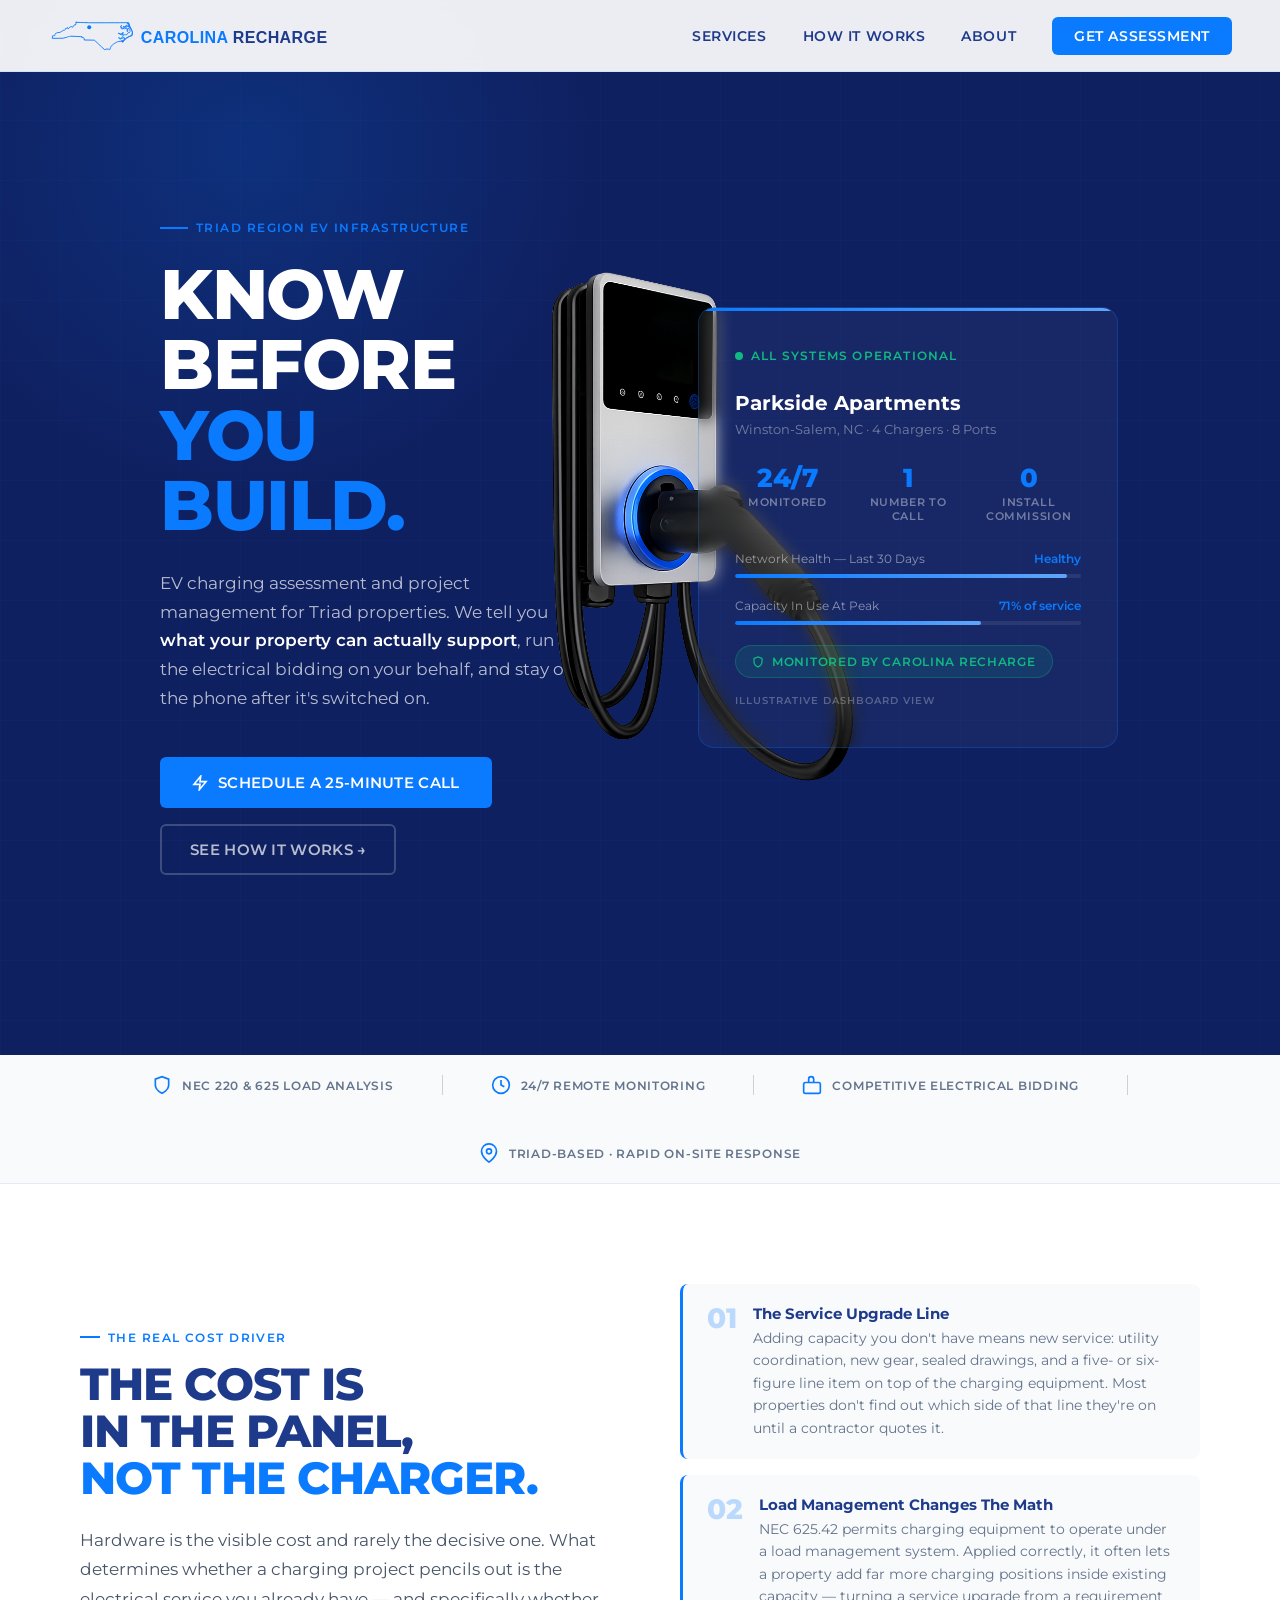
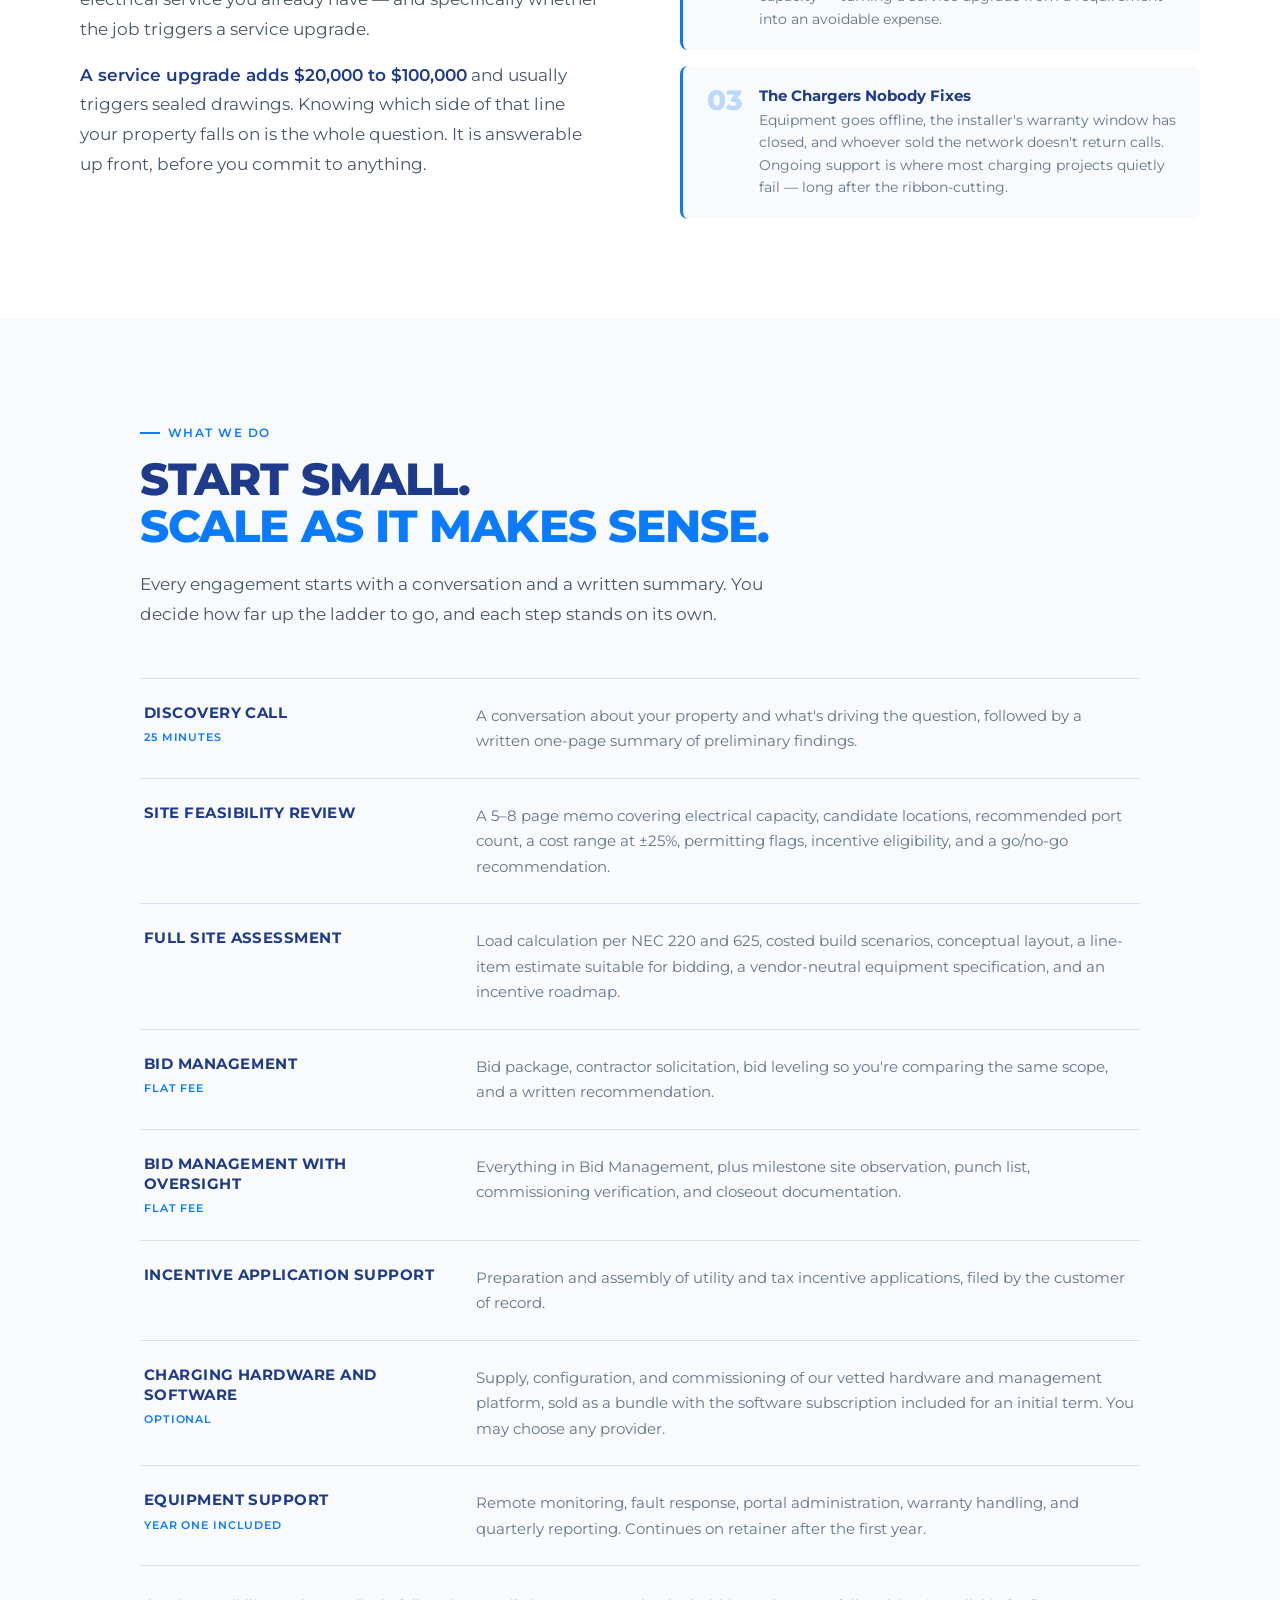
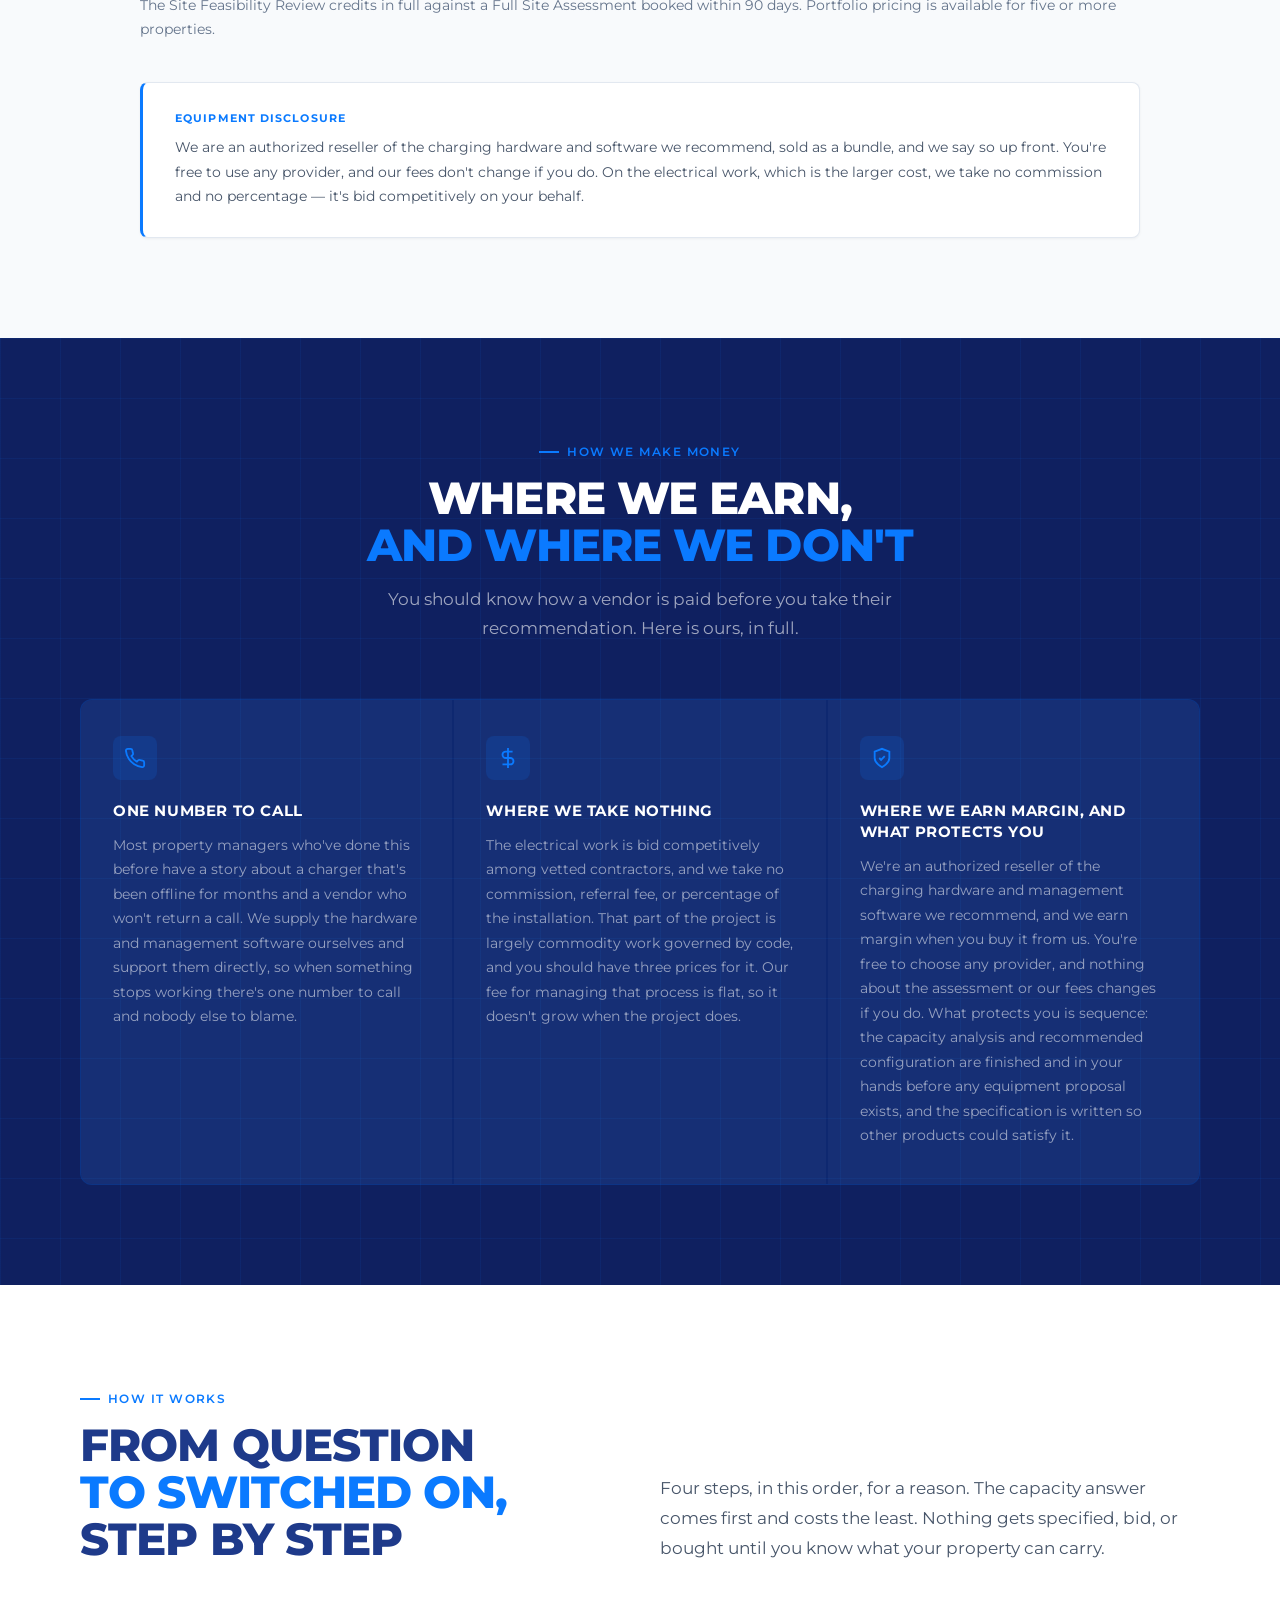
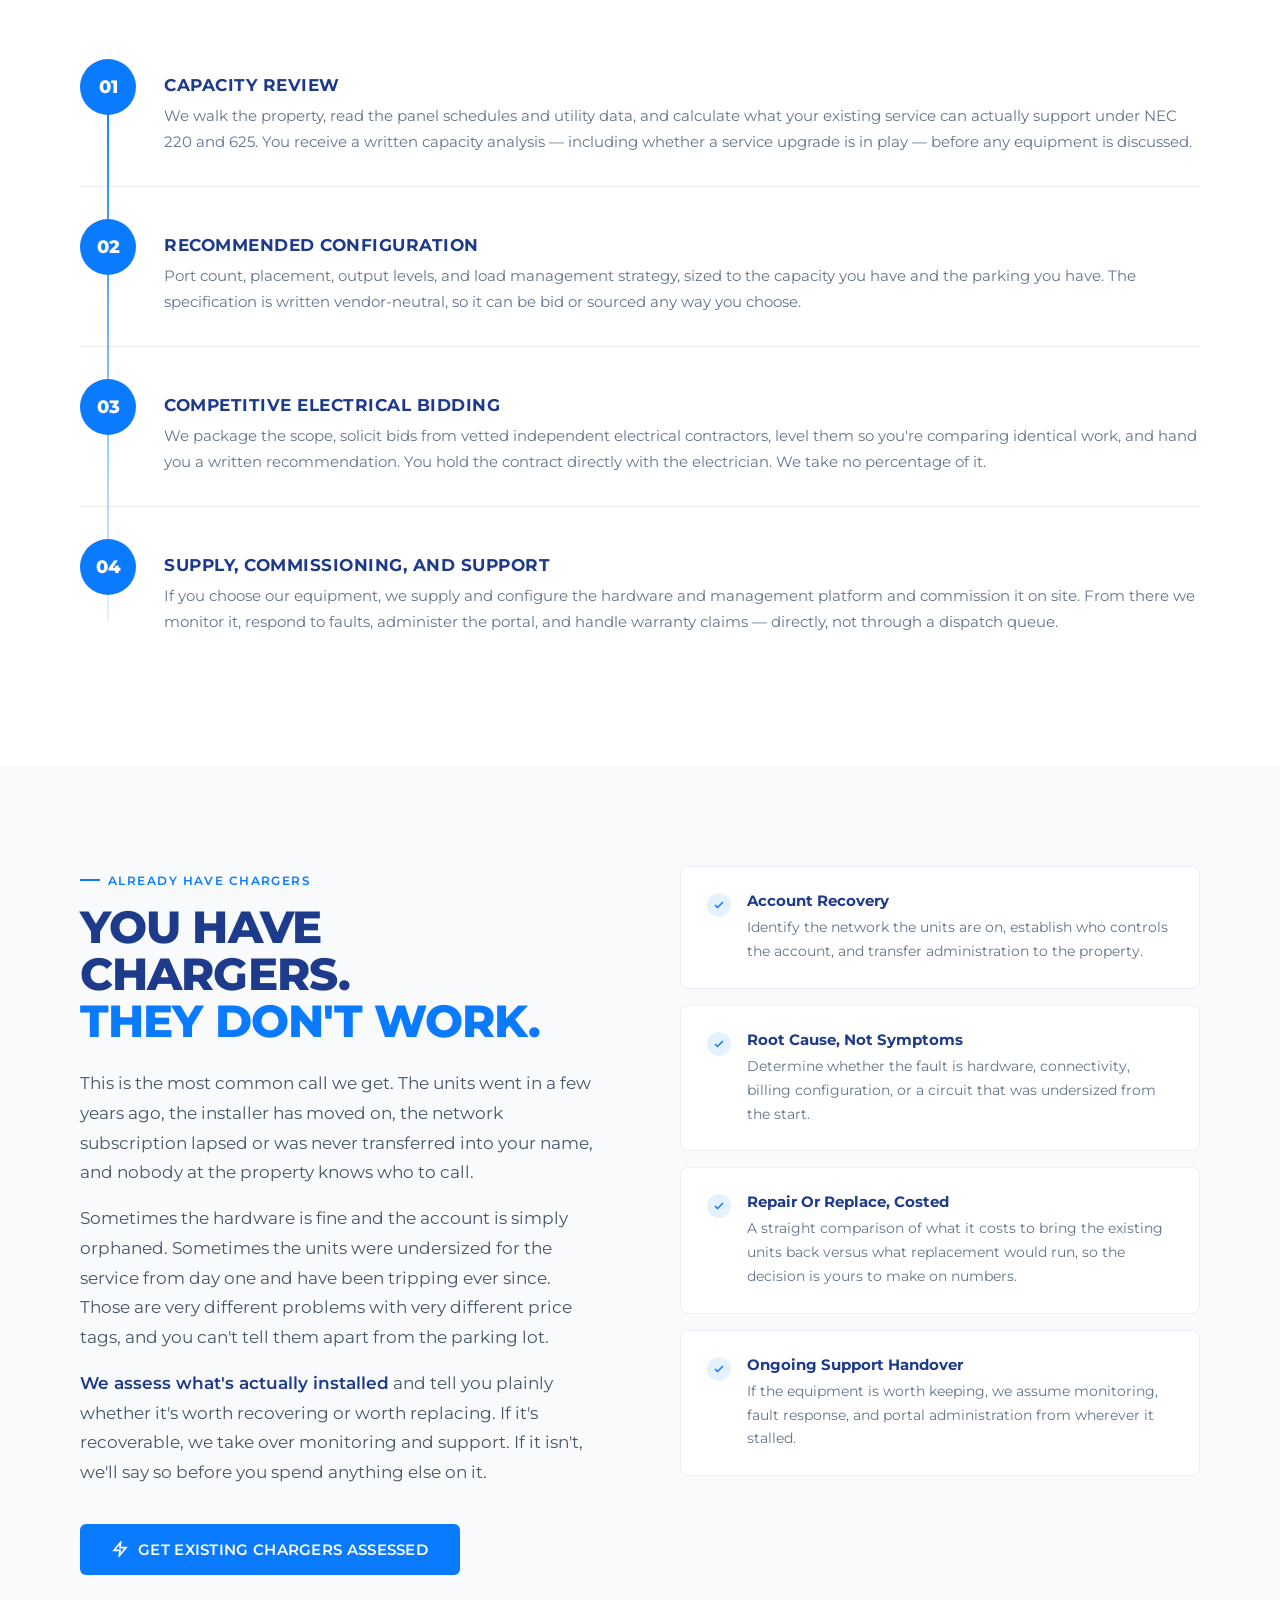
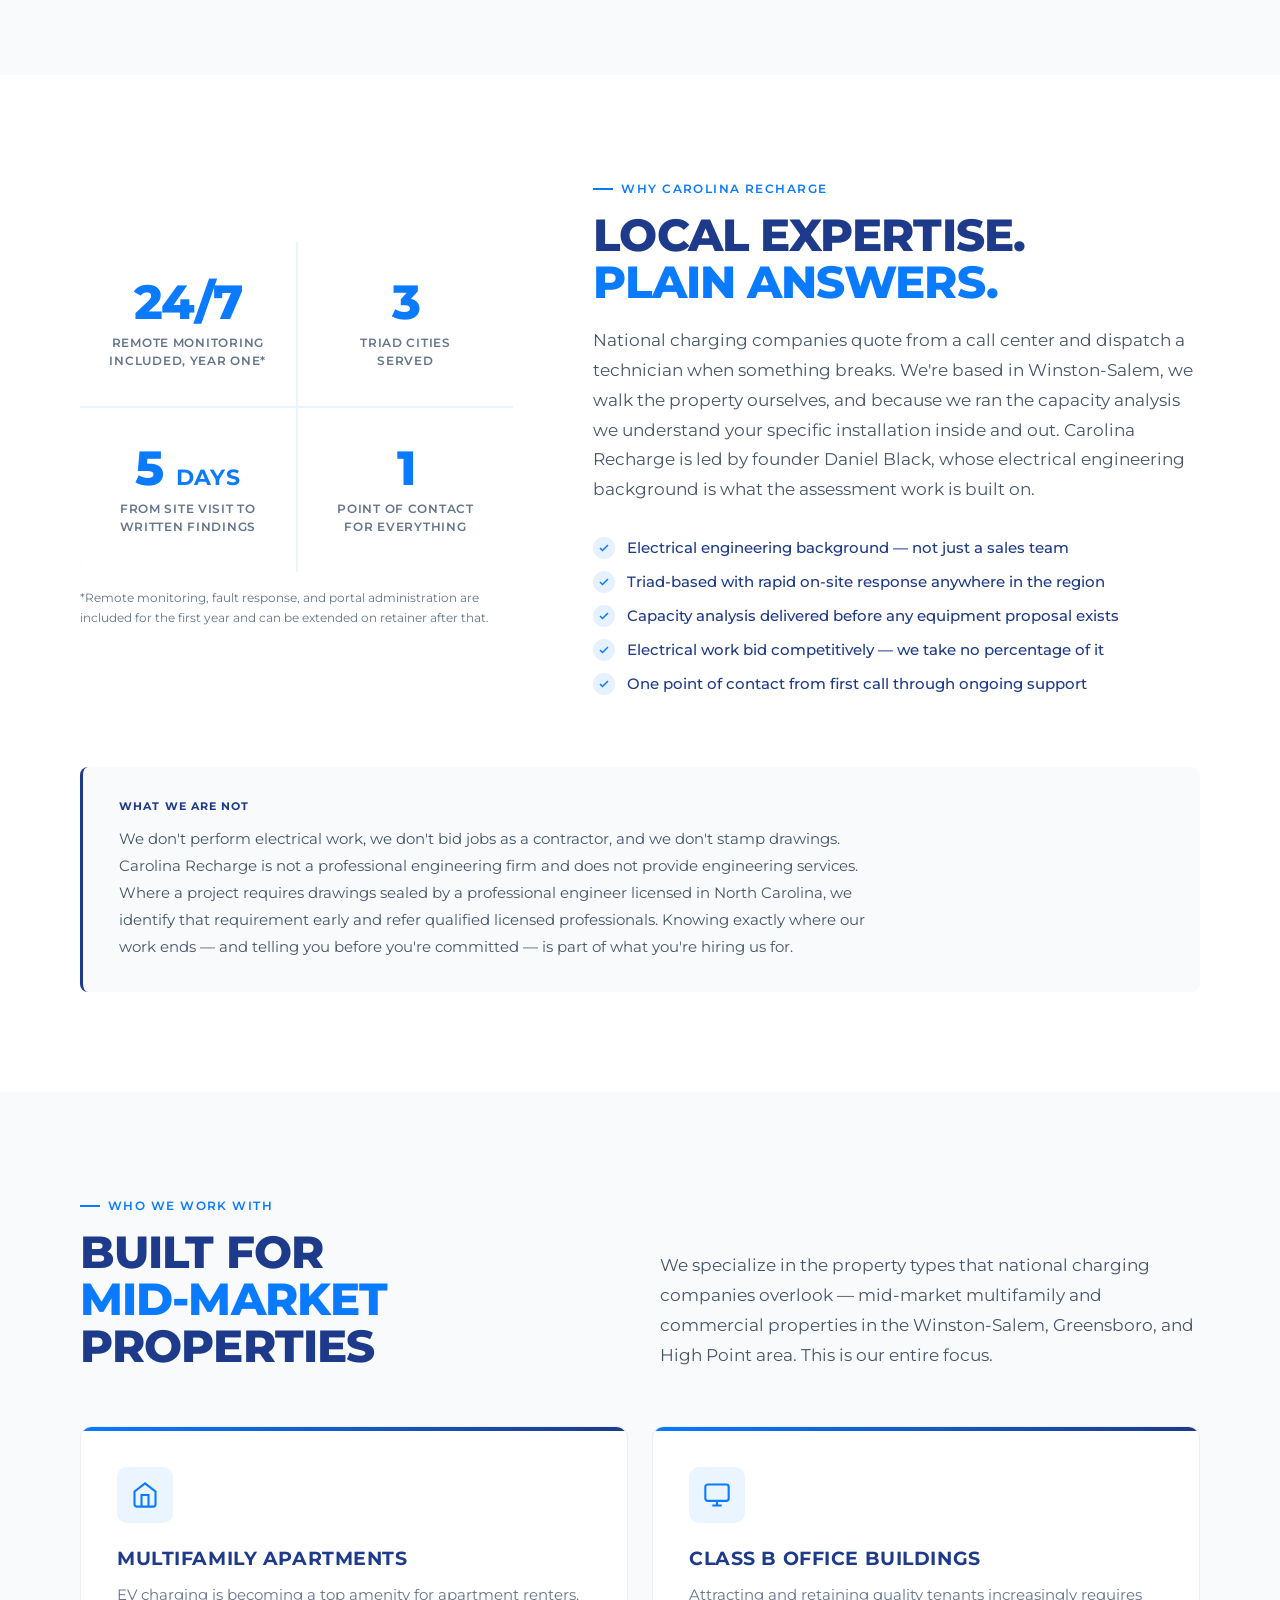
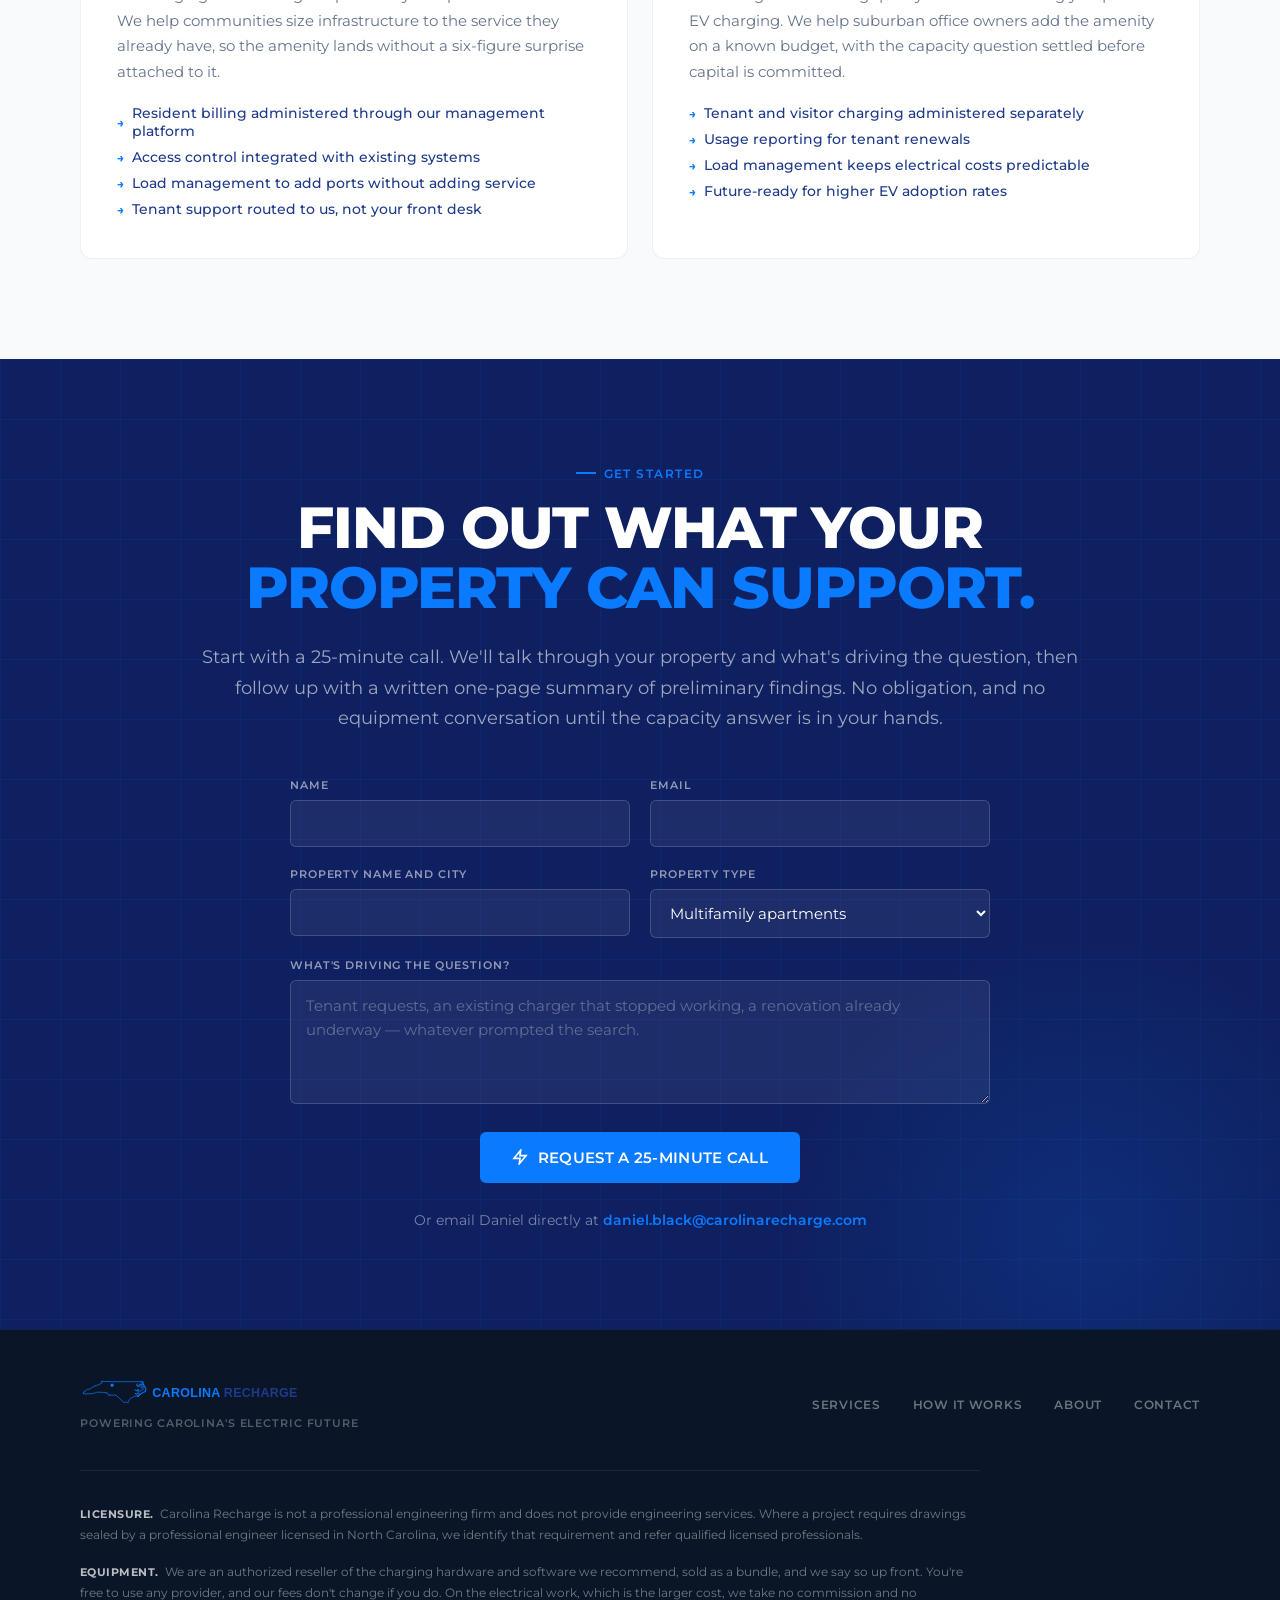
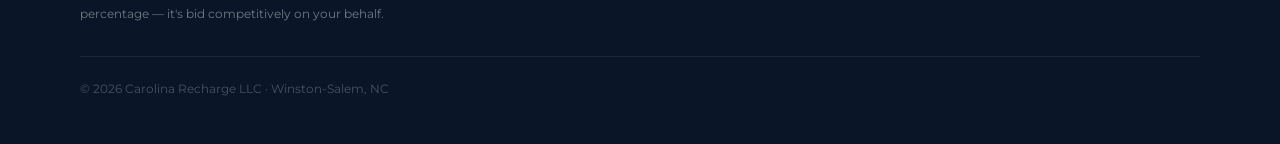
==== commit d7636aa3: "Update proof stat grid: monitoring term and findings turnaround - "24/7 Remote Network Monitoring" n" ====
--- a/index.html
+++ b/index.html
@@ -341,23 +341,26 @@
 <!-- ABOUT / PROOF -->
 <section class="proof" id="about">
   <div class="proof-inner">
-    <div class="proof-stats reveal">
-      <div class="proof-stat">
-        <div class="proof-stat-val">24/7</div>
-        <div class="proof-stat-label">Remote Network<br>Monitoring</div>
-      </div>
-      <div class="proof-stat">
-        <div class="proof-stat-val">3</div>
-        <div class="proof-stat-label">Triad Cities<br>Served</div>
-      </div>
-      <div class="proof-stat">
-        <div class="proof-stat-val">0</div>
-        <div class="proof-stat-label">Commission On<br>Electrical Work</div>
-      </div>
-      <div class="proof-stat">
-        <div class="proof-stat-val">1</div>
-        <div class="proof-stat-label">Point of Contact<br>for Everything</div>
-      </div>
+    <div class="proof-stats-col reveal">
+      <div class="proof-stats">
+        <div class="proof-stat">
+          <div class="proof-stat-val">24/7</div>
+          <div class="proof-stat-label">Remote Monitoring<br>Included, Year One*</div>
+        </div>
+        <div class="proof-stat">
+          <div class="proof-stat-val">3</div>
+          <div class="proof-stat-label">Triad Cities<br>Served</div>
+        </div>
+        <div class="proof-stat">
+          <div class="proof-stat-val">5 <span class="stat-unit">Days</span></div>
+          <div class="proof-stat-label">From Site Visit To<br>Written Findings</div>
+        </div>
+        <div class="proof-stat">
+          <div class="proof-stat-val">1</div>
+          <div class="proof-stat-label">Point of Contact<br>for Everything</div>
+        </div>
+      </div>
+      <p class="proof-note">*Remote monitoring, fault response, and portal administration are included for the first year and can be extended on retainer after that.</p>
     </div>
     <div class="proof-content">
       <div class="section-eyebrow reveal">Why Carolina Recharge</div>
--- a/styles.css
+++ b/styles.css
@@ -485,6 +485,7 @@
   display: grid; grid-template-columns: 1fr 1.4fr;
   gap: 80px; align-items: center;
 }
+.proof-stats-col { display: flex; flex-direction: column; }
 .proof-stats {
   display: grid; grid-template-columns: 1fr 1fr;
   gap: 2px;
@@ -493,6 +494,13 @@
 }
 .proof-stat { background: var(--color-white); padding: 36px 28px; text-align: center; }
 .proof-stat-val { font-size: 48px; font-weight: 800; color: var(--color-electric-blue); line-height: 1; margin-bottom: 8px; letter-spacing: -0.03em; }
+/* Unit suffix keeps multi-word values inside the quadrant without shrinking the figure */
+.stat-unit { font-size: 22px; font-weight: 700; letter-spacing: 0.02em; text-transform: uppercase; }
+.proof-note {
+  margin-top: 16px;
+  font-size: 12px; font-weight: 400; line-height: 1.65;
+  color: var(--color-slate-gray);
+}
 .proof-stat-label { font-size: 12px; font-weight: 600; color: var(--color-slate-gray); text-transform: uppercase; letter-spacing: 0.06em; line-height: 1.5; }
 .proof-content .section-title { margin-bottom: 20px; }
 .proof-body { font-size: 17px; font-weight: 400; color: #475569; line-height: 1.75; margin-bottom: 32px; }
@@ -861,6 +869,7 @@
 
   .proof-stat { padding: 26px 16px; }
   .proof-stat-val { font-size: 36px; }
+  .stat-unit { font-size: 17px; }
   .who-card { padding: 30px 26px; }
 
   .form-row { grid-template-columns: 1fr; gap: 20px; }
